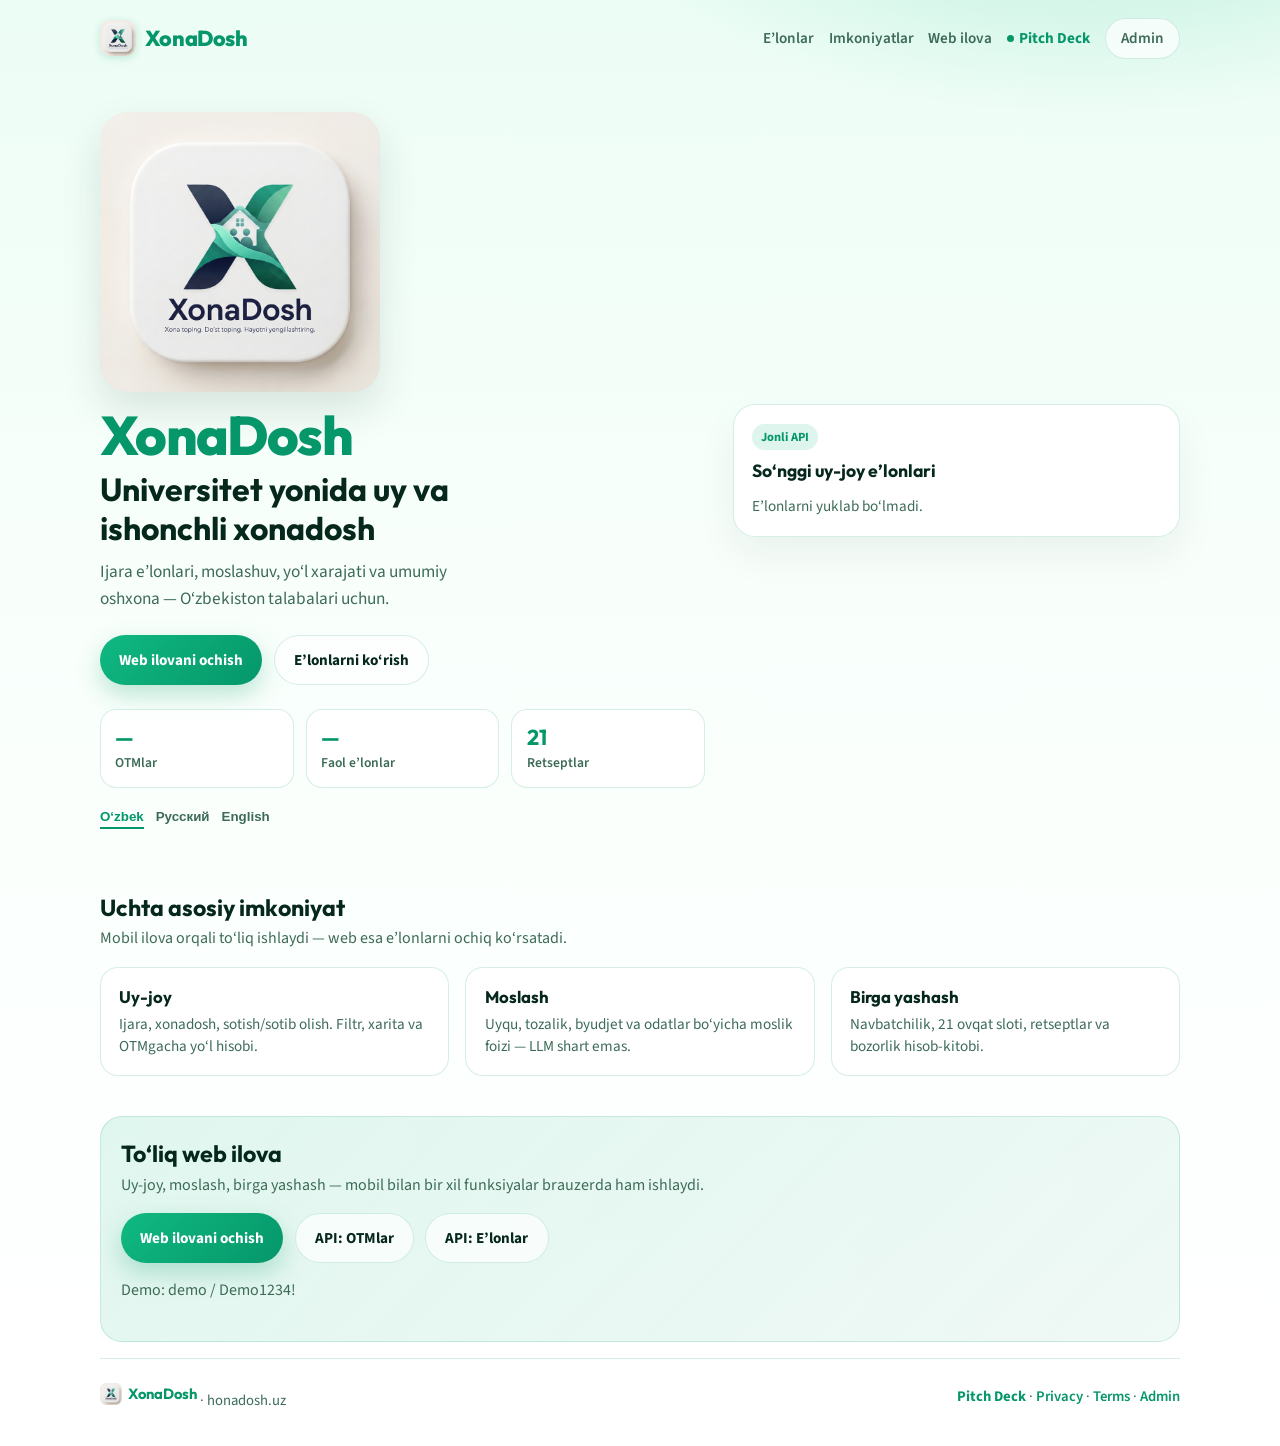
==== backend/index.html @ 7d8d8869 "Initial commit: XonaDosh Flutter app and backend" ====
<!DOCTYPE html>
<html lang="uz">
<head>
<meta charset="UTF-8">
<meta name="viewport" content="width=device-width, initial-scale=1.0">
<title>XonaDosh — Talabalar uchun uy va xonadosh</title>
<meta name="description" content="Talabalar uchun uy-joy e'lonlari, xonadosh moslash va birga yashash. O‘zbekiston.">
<meta property="og:title" content="XonaDosh">
<meta property="og:description" content="Universitet yonida uy va ishonchli xonadosh">
<meta property="og:url" content="https://honadosh.uz/">
<meta property="og:image" content="https://honadosh.uz/assets/brand/xonadosh_logo_ui.png">
<link rel="icon" type="image/png" href="/assets/brand/xonadosh_icon.png">
<link rel="apple-touch-icon" href="/assets/brand/xonadosh_icon.png">
<link rel="preconnect" href="https://fonts.googleapis.com">
<link rel="preconnect" href="https://fonts.gstatic.com" crossorigin>
<link href="https://fonts.googleapis.com/css2?family=Outfit:wght@600;700;800&family=Source+Sans+3:wght@400;600;700&display=swap" rel="stylesheet">
<style>
:root {
  --emerald: #059669;
  --emerald-2: #10b981;
  --ink: #06281c;
  --muted: #3d6b58;
  --card: #ffffff;
  --line: rgba(5,150,105,.16);
}
* { box-sizing: border-box; }
html { scroll-behavior: smooth; }
body {
  margin: 0;
  font-family: 'Source Sans 3', system-ui, sans-serif;
  color: var(--ink);
  background:
    radial-gradient(900px 420px at 85% -8%, rgba(16,185,129,.22), transparent 55%),
    linear-gradient(180deg, #ecfdf5 0%, #f8fffb 38%, #ffffff 100%);
  min-height: 100vh;
}
a { color: var(--emerald); }
.wrap { width: min(1080px, calc(100% - 2rem)); margin: 0 auto; }
.nav {
  display: flex; align-items: center; justify-content: space-between;
  padding: 1.1rem 0; gap: 1rem;
}
.logo {
  display: inline-flex; align-items: center; gap: .55rem;
  font-family: Outfit, sans-serif; font-weight: 800; font-size: 1.35rem;
  color: var(--emerald); text-decoration: none; letter-spacing: -0.02em;
}
.logo img {
  width: 36px; height: 36px; border-radius: 10px; object-fit: cover;
  box-shadow: 0 2px 8px rgba(5,150,105,.2);
}
.brand-hero {
  width: min(280px, 72vw); height: auto; aspect-ratio: 1;
  border-radius: 28px; object-fit: cover; display: block;
  margin: 0 0 1rem; box-shadow: 0 18px 40px rgba(6,40,28,.12);
  background: #fff;
}
.brand-mark {
  font-family: Outfit, sans-serif; font-weight: 800;
  font-size: clamp(2.2rem, 6vw, 3.4rem); letter-spacing: -.03em;
  color: var(--emerald); margin: 0 0 .5rem; line-height: 1;
}
.nav-links { display: flex; gap: .9rem; flex-wrap: wrap; align-items: center; }
.nav-links a { text-decoration: none; color: var(--muted); font-weight: 600; font-size: .95rem; }
.btn {
  display: inline-flex; align-items: center; justify-content: center;
  padding: .8rem 1.2rem; border-radius: 999px; font-weight: 700;
  text-decoration: none; border: 0; cursor: pointer; font-size: .95rem;
  transition: transform .15s ease, box-shadow .15s ease;
}
.btn:hover { transform: translateY(-1px); }
.btn-primary {
  background: linear-gradient(135deg, var(--emerald-2), var(--emerald));
  color: #fff; box-shadow: 0 10px 24px rgba(5,150,105,.25);
}
.btn-ghost {
  background: rgba(255,255,255,.7); color: var(--ink);
  border: 1px solid var(--line);
}
.hero { padding: 2.2rem 0 2.5rem; }
.hero-grid {
  display: grid; gap: 1.75rem;
  grid-template-columns: 1.15fr .85fr; align-items: center;
}
@media (max-width: 820px) { .hero-grid { grid-template-columns: 1fr; } }

h1 {
  font-family: Outfit, sans-serif; font-size: clamp(1.45rem, 3.4vw, 2rem);
  font-weight: 700; margin: 0 0 .75rem; line-height: 1.2; max-width: 18ch;
}
.lead { color: var(--muted); font-size: 1.08rem; line-height: 1.55; max-width: 42ch; margin: 0 0 1.4rem; }
.cta { display: flex; flex-wrap: wrap; gap: .7rem; }
.stats {
  display: grid; grid-template-columns: repeat(3, 1fr); gap: .75rem; margin-top: 1.5rem;
}
.stat {
  background: rgba(255,255,255,.72); border: 1px solid var(--line);
  border-radius: 16px; padding: .85rem .9rem;
}
.stat b { display: block; font-family: Outfit, sans-serif; font-size: 1.35rem; color: var(--emerald); }
.stat span { color: var(--muted); font-size: .85rem; font-weight: 600; }
.panel {
  background: var(--card); border: 1px solid var(--line); border-radius: 22px;
  padding: 1.15rem; box-shadow: 0 18px 40px rgba(6,40,28,.06);
}
.panel h2 { margin: 0 0 .85rem; font-family: Outfit, sans-serif; font-size: 1.1rem; }
.listing {
  display: grid; gap: .55rem; padding: .85rem 0;
  border-top: 1px solid var(--line);
}
.listing:first-of-type { border-top: 0; padding-top: 0; }
.listing .title { font-weight: 700; margin: 0; font-size: 1rem; }
.listing .meta { color: var(--muted); font-size: .88rem; margin: 0; }
.listing .price { color: var(--emerald); font-weight: 800; margin: 0; }
.empty, .err { color: var(--muted); font-size: .95rem; margin: 0; }
section.block { padding: 1.5rem 0 2.5rem; }
section.block h2 {
  font-family: Outfit, sans-serif; font-size: 1.45rem; margin: 0 0 .35rem;
}
.sub { color: var(--muted); margin: 0 0 1.1rem; }
.cards { display: grid; grid-template-columns: repeat(3, 1fr); gap: 1rem; }
@media (max-width: 820px) { .cards { grid-template-columns: 1fr; } .stats { grid-template-columns: 1fr; } }
.card {
  background: rgba(255,255,255,.85); border: 1px solid var(--line);
  border-radius: 18px; padding: 1.1rem 1.15rem;
}
.card h3 { margin: 0 0 .4rem; font-family: Outfit, sans-serif; font-size: 1.05rem; }
.card p { margin: 0; color: var(--muted); line-height: 1.45; font-size: .95rem; }
#download {
  background: linear-gradient(135deg, rgba(16,185,129,.12), rgba(5,150,105,.06));
  border: 1px solid var(--line); border-radius: 22px; padding: 1.4rem 1.25rem;
}
.langs { display: flex; gap: .75rem; margin-top: 1.1rem; flex-wrap: wrap; }
.langs button {
  border: 0; background: transparent; color: var(--muted); font-weight: 700;
  cursor: pointer; padding: .2rem 0; border-bottom: 2px solid transparent;
}
.langs button.active { color: var(--emerald); border-bottom-color: var(--emerald); }
footer {
  padding: 1.5rem 0 2.2rem; color: var(--muted); font-size: .92rem;
  border-top: 1px solid var(--line); margin-top: 1rem;
}
footer a { text-decoration: none; font-weight: 600; }
.pill {
  display: inline-block; background: rgba(16,185,129,.14); color: var(--emerald);
  font-weight: 700; font-size: .78rem; padding: .25rem .55rem; border-radius: 999px;
  margin-bottom: .55rem;
}
</style>
</head>
<body>
<div class="wrap">
  <nav class="nav">
    <a class="logo" href="/"><img src="/assets/brand/xonadosh_icon.png" width="36" height="36" alt=""> XonaDosh</a>
    <div class="nav-links">
      <a href="#listings" data-i18n="navListings">E’lonlar</a>
      <a href="#features" data-i18n="navFeatures">Imkoniyatlar</a>
      <a href="/app/" data-i18n="navApp">Web ilova</a>
      <a href="/pitch/" style="color:var(--emerald); font-weight:700; display:inline-flex; align-items:center; gap:.35rem;"><span style="width:7px; height:7px; border-radius:50%; background:var(--emerald); display:inline-block;"></span>Pitch Deck</a>
      <a class="btn btn-ghost" href="/admin/" style="padding:.55rem .95rem">Admin</a>
    </div>
  </nav>

  <header class="hero">
    <div class="hero-grid">
      <div>
        <img class="brand-hero" src="/assets/brand/xonadosh_logo_ui.png" width="280" height="280" alt="XonaDosh">
        <p class="brand-mark">XonaDosh</p>
        <h1 id="headline">Universitet yonida uy va ishonchli xonadosh</h1>
        <p class="lead" id="lead">Ijara e’lonlari, moslashuv, yo‘l xarajati va umumiy oshxona — O‘zbekiston talabalari uchun.</p>
        <div class="cta">
          <a class="btn btn-primary" href="/app/" id="ctaMain">Web ilovani ochish</a>
          <a class="btn btn-ghost" href="#listings" id="ctaListings">E’lonlarni ko‘rish</a>
        </div>
        <div class="stats">
          <div class="stat"><b id="statUnis">—</b><span data-i18n="statUnis">OTMlar</span></div>
          <div class="stat"><b id="statListings">—</b><span data-i18n="statListings">Faol e’lonlar</span></div>
          <div class="stat"><b id="statRecipes">21</b><span data-i18n="statRecipes">Retseptlar</span></div>
        </div>
        <div class="langs" role="tablist">
          <button type="button" class="active" data-lang="uz">O‘zbek</button>
          <button type="button" data-lang="ru">Русский</button>
          <button type="button" data-lang="en">English</button>
        </div>
      </div>
      <aside class="panel" id="listings">
        <span class="pill" data-i18n="livePill">Jonli API</span>
        <h2 data-i18n="liveTitle">So‘nggi uy-joy e’lonlari</h2>
        <div id="listingsBox"><p class="empty" data-i18n="loading">Yuklanmoqda…</p></div>
      </aside>
    </div>
  </header>

  <section class="block" id="features">
    <h2 data-i18n="featTitle">Uchta asosiy imkoniyat</h2>
    <p class="sub" data-i18n="featSub">Mobil ilova orqali to‘liq ishlaydi — web esa e’lonlarni ochiq ko‘rsatadi.</p>
    <div class="cards">
      <article class="card">
        <h3 data-i18n="feat1t">Uy-joy</h3>
        <p data-i18n="feat1d">Ijara, xonadosh, sotish/sotib olish. Filtr, xarita va OTMgacha yo‘l hisobi.</p>
      </article>
      <article class="card">
        <h3 data-i18n="feat2t">Moslash</h3>
        <p data-i18n="feat2d">Uyqu, tozalik, byudjet va odatlar bo‘yicha moslik foizi — LLM shart emas.</p>
      </article>
      <article class="card">
        <h3 data-i18n="feat3t">Birga yashash</h3>
        <p data-i18n="feat3d">Navbatchilik, 21 ovqat sloti, retseptlar va bozorlik hisob-kitobi.</p>
      </article>
    </div>
  </section>

  <section class="block" id="download">
    <h2 data-i18n="dlTitle">To‘liq web ilova</h2>
    <p class="sub" id="dlLead">Uy-joy, moslash, birga yashash — mobil bilan bir xil funksiyalar brauzerda ham ishlaydi.</p>
    <div class="cta">
      <a class="btn btn-primary" href="/app/" data-i18n="dlBeta">Web ilovani ochish</a>
      <a class="btn btn-ghost" href="/api/xonadosh_universities_get.php" target="_blank" rel="noopener">API: OTMlar</a>
      <a class="btn btn-ghost" href="/api/xonadosh_listings_get.php" target="_blank" rel="noopener">API: E’lonlar</a>
    </div>
    <p class="sub" style="margin-top:1rem" data-i18n="dlDemo">Demo: <b>demo</b> / <b>Demo1234!</b></p>
  </section>

  <footer>
    <div style="display:flex;flex-wrap:wrap;gap:1rem;justify-content:space-between;align-items:center">
      <div>
        <strong style="color:var(--emerald);font-family:Outfit,sans-serif;display:inline-flex;align-items:center;gap:.4rem">
          <img src="/assets/brand/xonadosh_icon.png" width="22" height="22" alt="" style="border-radius:6px;object-fit:cover">
          XonaDosh
        </strong>
        · honadosh.uz
      </div>
      <div>
        <a href="/pitch/" style="color:var(--emerald); font-weight:700;">Pitch Deck</a> ·
        <a href="/privacy/">Privacy</a> ·
        <a href="/terms/">Terms</a> ·
        <a href="/admin/">Admin</a>
      </div>
    </div>
  </footer>
</div>

<script>
const API = '/api';
const copy = {
  uz: {
    headline: 'Universitet yonida uy va ishonchli xonadosh',
    lead: 'Ijara e’lonlari, moslashuv, yo‘l xarajati va umumiy oshxona — O‘zbekiston talabalari uchun.',
    cta: 'Web ilovani ochish',
    ctaListings: 'E’lonlarni ko‘rish',
    navListings: 'E’lonlar', navFeatures: 'Imkoniyatlar', navApp: 'Web ilova',
    statUnis: 'OTMlar', statListings: 'Faol e’lonlar', statRecipes: 'Retseptlar',
    livePill: 'Jonli API', liveTitle: 'So‘nggi uy-joy e’lonlari', loading: 'Yuklanmoqda…',
    empty: 'Hozircha e’lon yo‘q.', err: 'E’lonlarni yuklab bo‘lmadi.',
    featTitle: 'Uchta asosiy imkoniyat',
    featSub: 'Mobil ilova orqali to‘liq ishlaydi — web esa e’lonlarni ochiq ko‘rsatadi.',
    feat1t: 'Uy-joy', feat1d: 'Ijara, xonadosh, sotish/sotib olish. Filtr, xarita va OTMgacha yo‘l hisobi.',
    feat2t: 'Moslash', feat2d: 'Uyqu, tozalik, byudjet va odatlar bo‘yicha moslik foizi — LLM shart emas.',
    feat3t: 'Birga yashash', feat3d: 'Navbatchilik, 21 ovqat sloti, retseptlar va bozorlik hisob-kitobi.',
    dlTitle: 'To‘liq web ilova',
    dlLead: 'Uy-joy, moslash, birga yashash — mobil bilan bir xil funksiyalar brauzerda ham ishlaydi.',
    dlBeta: 'Web ilovani ochish',
    dlDemo: 'Demo: demo / Demo1234!'
  },
  ru: {
    headline: 'Жильё рядом с вузом и надёжный сосед',
    lead: 'Аренда, совместимость, дорога до университета и общая кухня — для студентов Узбекистана.',
    cta: 'Открыть веб-приложение',
    ctaListings: 'Смотреть объявления',
    navListings: 'Объявления', navFeatures: 'Возможности', navApp: 'Веб-приложение',
    statUnis: 'ВУЗы', statListings: 'Активные объявления', statRecipes: 'Рецепты',
    livePill: 'Живой API', liveTitle: 'Последние объявления', loading: 'Загрузка…',
    empty: 'Пока нет объявлений.', err: 'Не удалось загрузить объявления.',
    featTitle: 'Три главные возможности',
    featSub: 'Полный функционал в приложении — сайт показывает открытые объявления.',
    feat1t: 'Жильё', feat1d: 'Аренда, сосед, купля/продажа. Фильтры, карта и дорога до вуза.',
    feat2t: 'Совместимость', feat2d: 'Сон, чистота, бюджет и привычки — процент совпадения без LLM.',
    feat3t: 'Совместная жизнь', feat3d: 'Дежурства, 21 слот еды, рецепты и список покупок.',
    dlTitle: 'Полное веб-приложение',
    dlLead: 'Жильё, совместимость и совместная жизнь — те же функции, что в мобильном приложении.',
    dlBeta: 'Открыть веб-приложение',
    dlDemo: 'Демо: demo / Demo1234!'
  },
  en: {
    headline: 'Housing near campus and a trusted roommate',
    lead: 'Listings, roommate matching, commute costs, and shared kitchen tools for students in Uzbekistan.',
    cta: 'Open web app',
    ctaListings: 'Browse listings',
    navListings: 'Listings', navFeatures: 'Features', navApp: 'Web app',
    statUnis: 'Universities', statListings: 'Active listings', statRecipes: 'Recipes',
    livePill: 'Live API', liveTitle: 'Latest housing listings', loading: 'Loading…',
    empty: 'No listings yet.', err: 'Could not load listings.',
    featTitle: 'Three core pillars',
    featSub: 'Full product in the mobile app — the site shows public listings.',
    feat1t: 'Housing', feat1d: 'Rent, roommate, buy/sell. Filters, map, and commute to campus.',
    feat2t: 'Matching', feat2d: 'Sleep, cleanliness, budget and habits — compatibility % without an LLM.',
    feat3t: 'Coliving', feat3d: 'Chore roster, 21 meal slots, recipes, and grocery estimates.',
    dlTitle: 'Full web app',
    dlLead: 'Housing, matching, and coliving — the same features as the mobile app, in the browser.',
    dlBeta: 'Open web app',
    dlDemo: 'Demo: demo / Demo1234!'
  }
};

let lang = 'uz';
function applyLang(code) {
  lang = code;
  const t = copy[code];
  document.getElementById('headline').textContent = t.headline;
  document.getElementById('lead').textContent = t.lead;
  document.getElementById('ctaMain').textContent = t.cta;
  document.getElementById('ctaListings').textContent = t.ctaListings;
  document.getElementById('dlLead').textContent = t.dlLead;
  document.querySelectorAll('[data-i18n]').forEach(el => {
    const key = el.getAttribute('data-i18n');
    if (t[key]) el.textContent = t[key];
  });
  document.querySelectorAll('.langs button').forEach(b => {
    b.classList.toggle('active', b.dataset.lang === code);
  });
  document.documentElement.lang = code;
}

document.querySelectorAll('.langs button').forEach(btn => {
  btn.addEventListener('click', () => applyLang(btn.dataset.lang));
});

function money(n) {
  try { return new Intl.NumberFormat('uz-UZ').format(Math.round(Number(n) || 0)); }
  catch { return String(n); }
}

async function loadPublic() {
  const box = document.getElementById('listingsBox');
  try {
    const [uRes, lRes] = await Promise.all([
      fetch(API + '/xonadosh_universities_get.php').then(r => r.json()),
      fetch(API + '/xonadosh_listings_get.php?limit=6').then(r => r.json()),
    ]);
    if (uRes && uRes.ok) {
      document.getElementById('statUnis').textContent = uRes.count ?? (uRes.universities || []).length;
    }
    if (lRes && lRes.ok) {
      const list = lRes.listings || [];
      document.getElementById('statListings').textContent = lRes.count ?? list.length;
      if (!list.length) {
        box.innerHTML = '<p class="empty">' + copy[lang].empty + '</p>';
        return;
      }
      box.innerHTML = list.map(item => {
        const title = (item.title || 'E’lon').replace(/</g, '&lt;');
        const city = (item.city || '') + (item.district ? ', ' + item.district : '');
        const price = money(item.price) + ' ' + (item.currency || 'UZS');
        const type = item.type || '';
        return '<article class="listing">' +
          '<p class="title">' + title + '</p>' +
          '<p class="meta">' + city.replace(/</g, '&lt;') + (type ? ' · ' + type : '') + '</p>' +
          '<p class="price">' + price + '</p>' +
          '</article>';
      }).join('');
    } else {
      box.innerHTML = '<p class="err">' + copy[lang].err + '</p>';
    }
  } catch (e) {
    box.innerHTML = '<p class="err">' + copy[lang].err + '</p>';
  }
}

applyLang('uz');
loadPublic();
</script>
</body>
</html>
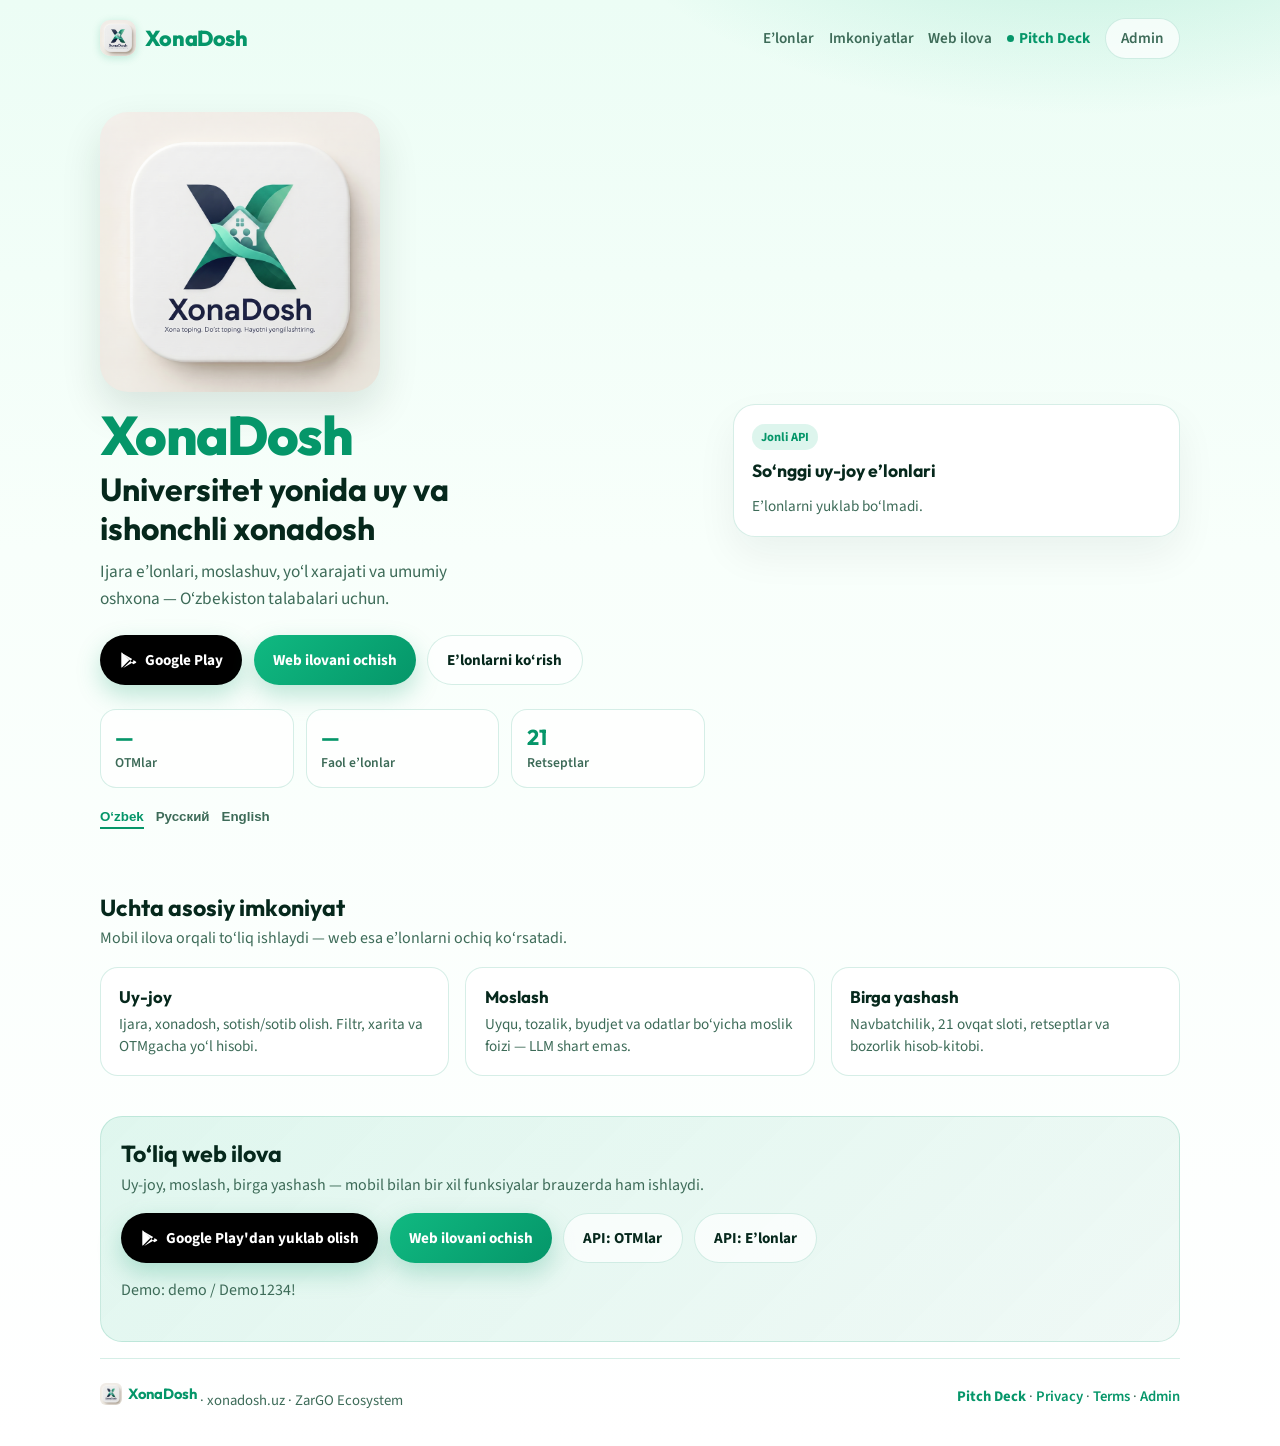
==== commit 084a0d4a: "feat(release): set dedicated applicationId uz.zargo.xonadosh (version 1.0.4+11) and update backend/a" ====
--- a/backend/index.html
+++ b/backend/index.html
@@ -4,13 +4,87 @@
 <meta charset="UTF-8">
 <meta name="viewport" content="width=device-width, initial-scale=1.0">
 <title>XonaDosh — Talabalar uchun uy va xonadosh</title>
-<meta name="description" content="Talabalar uchun uy-joy e'lonlari, xonadosh moslash va birga yashash. O‘zbekiston.">
-<meta property="og:title" content="XonaDosh">
-<meta property="og:description" content="Universitet yonida uy va ishonchli xonadosh">
-<meta property="og:url" content="https://honadosh.uz/">
-<meta property="og:image" content="https://honadosh.uz/assets/brand/xonadosh_logo_ui.png">
+<meta name="description" content="Talabalar va yoshlar uchun ijara kvartira, arzon xona va xonadosh topish ilovasi. Toshkent va butun O'zbekiston.">
+<meta name="keywords" content="xonadosh, xonadosh uz, ijara kvartira toshkent, sheriklikka uy, talabalar uyi, arzon xona, xonadosh qidirish, talabalar yotoqxonasi, kvartira sherik">
+<meta name="author" content="ZarGO Ecosystem / XonaDosh">
+<meta name="robots" content="index, follow, max-snippet:-1, max-image-preview:large, max-video-preview:-1">
+<link rel="canonical" href="https://xonadosh.uz/">
+<meta property="og:title" content="XonaDosh — Talabalar uchun uy va xonadosh">
+<meta property="og:description" content="Universitet yonida uy va ishonchli xonadosh. Google Play'dan yuklab oling!">
+<meta property="og:url" content="https://xonadosh.uz/">
+<meta property="og:image" content="https://xonadosh.uz/assets/brand/xonadosh_logo_ui.png">
 <link rel="icon" type="image/png" href="/assets/brand/xonadosh_icon.png">
 <link rel="apple-touch-icon" href="/assets/brand/xonadosh_icon.png">
+
+<!-- Schema.org JSON-LD for AI Search Engines & Google SEO -->
+<script type="application/ld+json">
+{
+  "@context": "https://schema.org",
+  "@graph": [
+    {
+      "@type": "SoftwareApplication",
+      "@id": "https://xonadosh.uz/#app",
+      "name": "XonaDosh",
+      "operatingSystem": "Android, iOS, Web",
+      "applicationCategory": "RealEstateApplication",
+      "offers": {
+        "@type": "Offer",
+        "price": "0",
+        "priceCurrency": "UZS"
+      },
+      "description": "Talabalar va yoshlar uchun ijara uy, xona va xonadosh topish platformasi.",
+      "url": "https://xonadosh.uz/",
+      "downloadUrl": "https://play.google.com/store/apps/details?id=uz.zargo.xonadosh",
+      "aggregateRating": {
+        "@type": "AggregateRating",
+        "ratingValue": "4.9",
+        "reviewCount": "1950"
+      }
+    },
+    {
+      "@type": "Organization",
+      "@id": "https://xonadosh.uz/#organization",
+      "name": "XonaDosh",
+      "url": "https://xonadosh.uz/",
+      "logo": "https://xonadosh.uz/assets/brand/xonadosh_logo_ui.png",
+      "sameAs": [
+        "https://play.google.com/store/apps/details?id=uz.zargo.xonadosh",
+        "https://hamyon-ai.uz"
+      ]
+    },
+    {
+      "@type": "FAQPage",
+      "@id": "https://xonadosh.uz/#faq",
+      "mainEntity": [
+        {
+          "@type": "Question",
+          "name": "XonaDosh ilovasi qanday ishlaydi?",
+          "acceptedAnswer": {
+            "@type": "Answer",
+            "text": "XonaDosh — bu talabalar va yoshlarga universitet yoki ish joyi yaqinidan mos ijara kvartira, bo'sh xona hamda turmush tarzi to'g'ri keladigan ishonchli xonadosh topishga yordam beruvchi platformadir."
+          }
+        },
+        {
+          "@type": "Question",
+          "name": "Xonadosh qanday mezonlar asosida tanlanadi?",
+          "acceptedAnswer": {
+            "@type": "Answer",
+            "text": "Platforma kun tartibi, uyqu rejimi, tozalik odatlari, byudjet va o'qish yo'nalishi bo'yicha maxsus algoritm orqali moslik foizini hisoblab chiqadi."
+          }
+        },
+        {
+          "@type": "Question",
+          "name": "E'lon joylashtirish pullikmi?",
+          "acceptedAnswer": {
+            "@type": "Answer",
+            "text": "Yo'q, talabalar va xonadon egalari uchun asosiy e'lon joylashtirish va mos nomzodlarni qidirish to'liq bepul."
+          }
+        }
+      ]
+    }
+  ]
+}
+</script>
 <link rel="preconnect" href="https://fonts.googleapis.com">
 <link rel="preconnect" href="https://fonts.gstatic.com" crossorigin>
 <link href="https://fonts.googleapis.com/css2?family=Outfit:wght@600;700;800&family=Source+Sans+3:wght@400;600;700&display=swap" rel="stylesheet">
@@ -169,6 +243,10 @@
         <h1 id="headline">Universitet yonida uy va ishonchli xonadosh</h1>
         <p class="lead" id="lead">Ijara e’lonlari, moslashuv, yo‘l xarajati va umumiy oshxona — O‘zbekiston talabalari uchun.</p>
         <div class="cta">
+          <a class="btn btn-primary" href="https://play.google.com/store/apps/details?id=uz.zargo.xonadosh" target="_blank" rel="noopener" style="background:#000; color:#fff; display:inline-flex; align-items:center; gap:.5rem;">
+            <svg viewBox="0 0 24 24" width="18" height="18" fill="currentColor"><path d="M3.609 1.814L13.793 12 3.61 22.186c-.337-.306-.546-.745-.546-1.24V3.054c0-.495.209-.934.545-1.24zm11.606 11.608l2.368 2.368-12.02 6.892 9.652-9.26zm2.368-2.844l-2.368 2.368-9.652-9.26 12.02 6.892zm1.488 1.488l3.197 1.833c.976.56.976 1.472 0 2.032l-3.197 1.833-2.128-2.128 2.128-2.128z"/></svg>
+            Google Play
+          </a>
           <a class="btn btn-primary" href="/app/" id="ctaMain">Web ilovani ochish</a>
           <a class="btn btn-ghost" href="#listings" id="ctaListings">E’lonlarni ko‘rish</a>
         </div>
@@ -214,6 +292,10 @@
     <h2 data-i18n="dlTitle">To‘liq web ilova</h2>
     <p class="sub" id="dlLead">Uy-joy, moslash, birga yashash — mobil bilan bir xil funksiyalar brauzerda ham ishlaydi.</p>
     <div class="cta">
+      <a class="btn btn-primary" href="https://play.google.com/store/apps/details?id=uz.zargo.xonadosh" target="_blank" rel="noopener" style="background:#000; color:#fff; display:inline-flex; align-items:center; gap:.5rem;">
+        <svg viewBox="0 0 24 24" width="18" height="18" fill="currentColor"><path d="M3.609 1.814L13.793 12 3.61 22.186c-.337-.306-.546-.745-.546-1.24V3.054c0-.495.209-.934.545-1.24zm11.606 11.608l2.368 2.368-12.02 6.892 9.652-9.26zm2.368-2.844l-2.368 2.368-9.652-9.26 12.02 6.892zm1.488 1.488l3.197 1.833c.976.56.976 1.472 0 2.032l-3.197 1.833-2.128-2.128 2.128-2.128z"/></svg>
+        Google Play'dan yuklab olish
+      </a>
       <a class="btn btn-primary" href="/app/" data-i18n="dlBeta">Web ilovani ochish</a>
       <a class="btn btn-ghost" href="/api/xonadosh_universities_get.php" target="_blank" rel="noopener">API: OTMlar</a>
       <a class="btn btn-ghost" href="/api/xonadosh_listings_get.php" target="_blank" rel="noopener">API: E’lonlar</a>
@@ -228,7 +310,7 @@
           <img src="/assets/brand/xonadosh_icon.png" width="22" height="22" alt="" style="border-radius:6px;object-fit:cover">
           XonaDosh
         </strong>
-        · honadosh.uz
+        · xonadosh.uz · ZarGO Ecosystem
       </div>
       <div>
         <a href="/pitch/" style="color:var(--emerald); font-weight:700;">Pitch Deck</a> ·
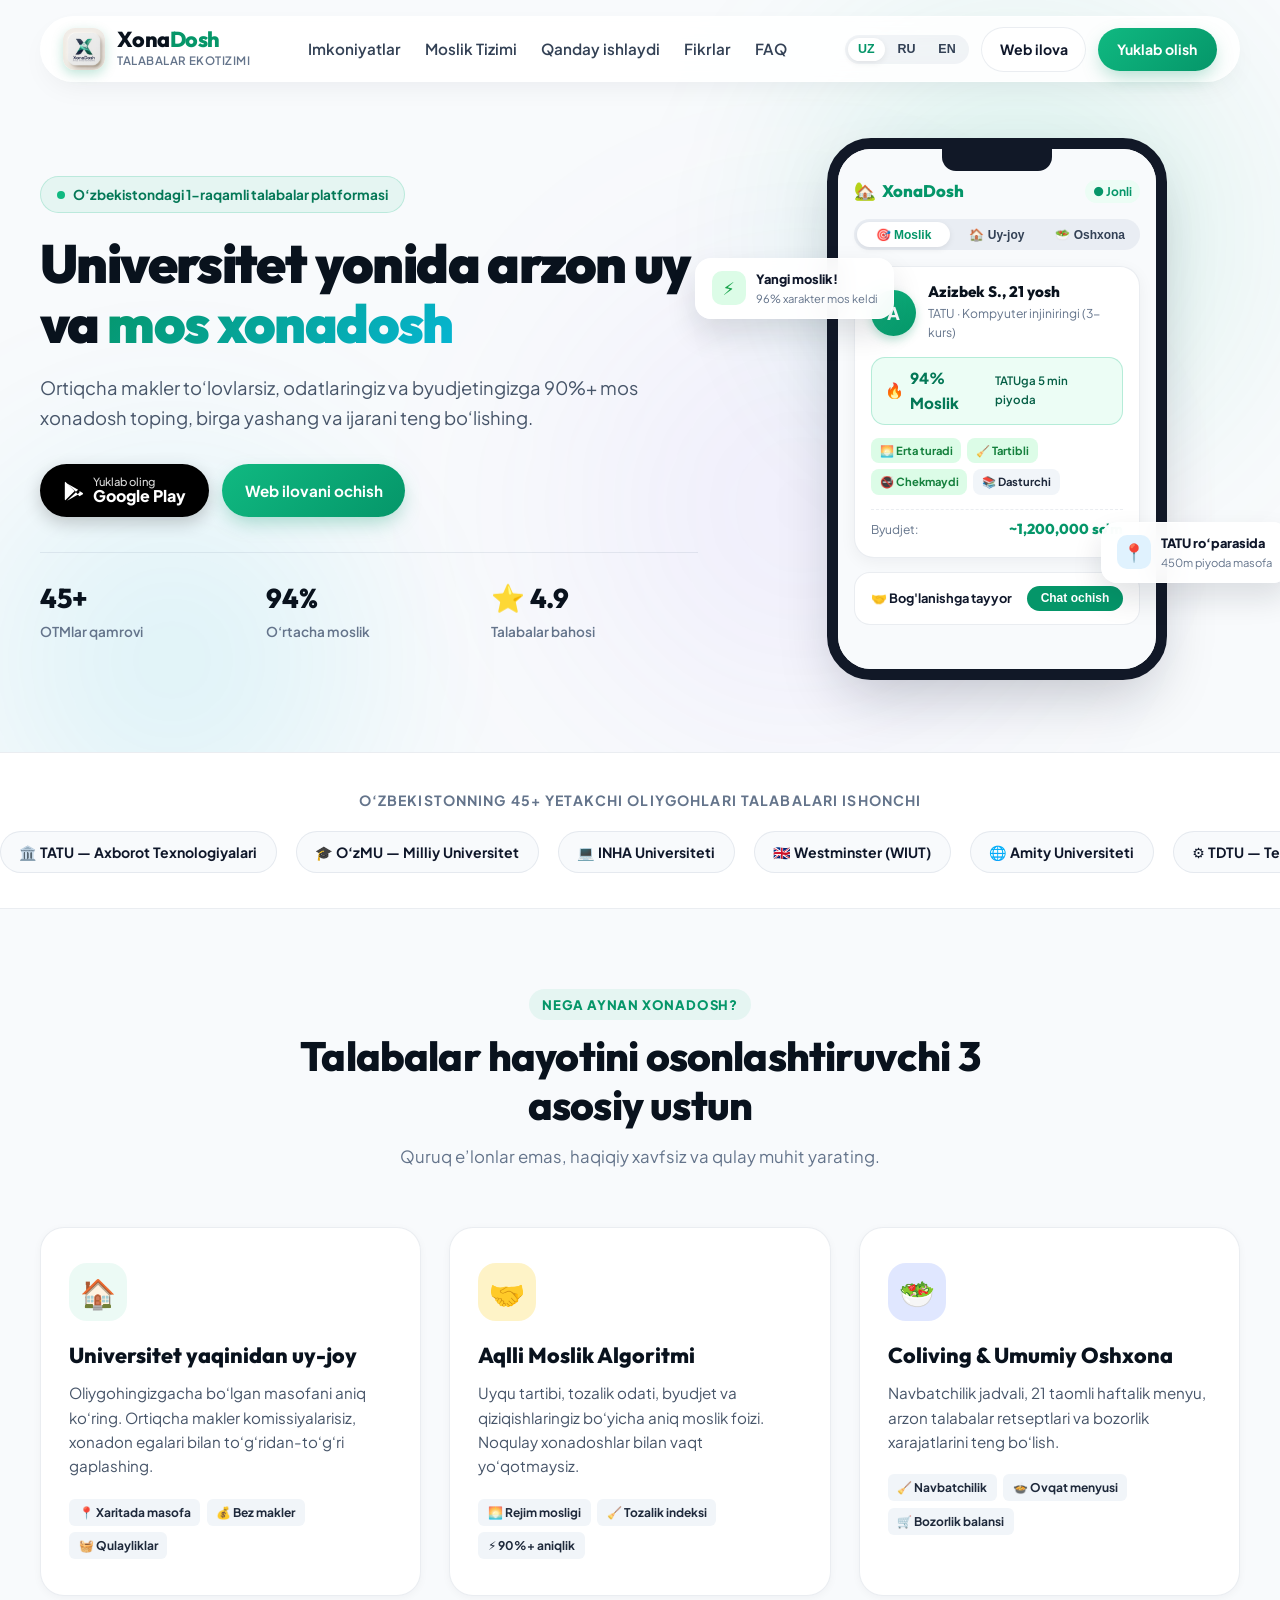
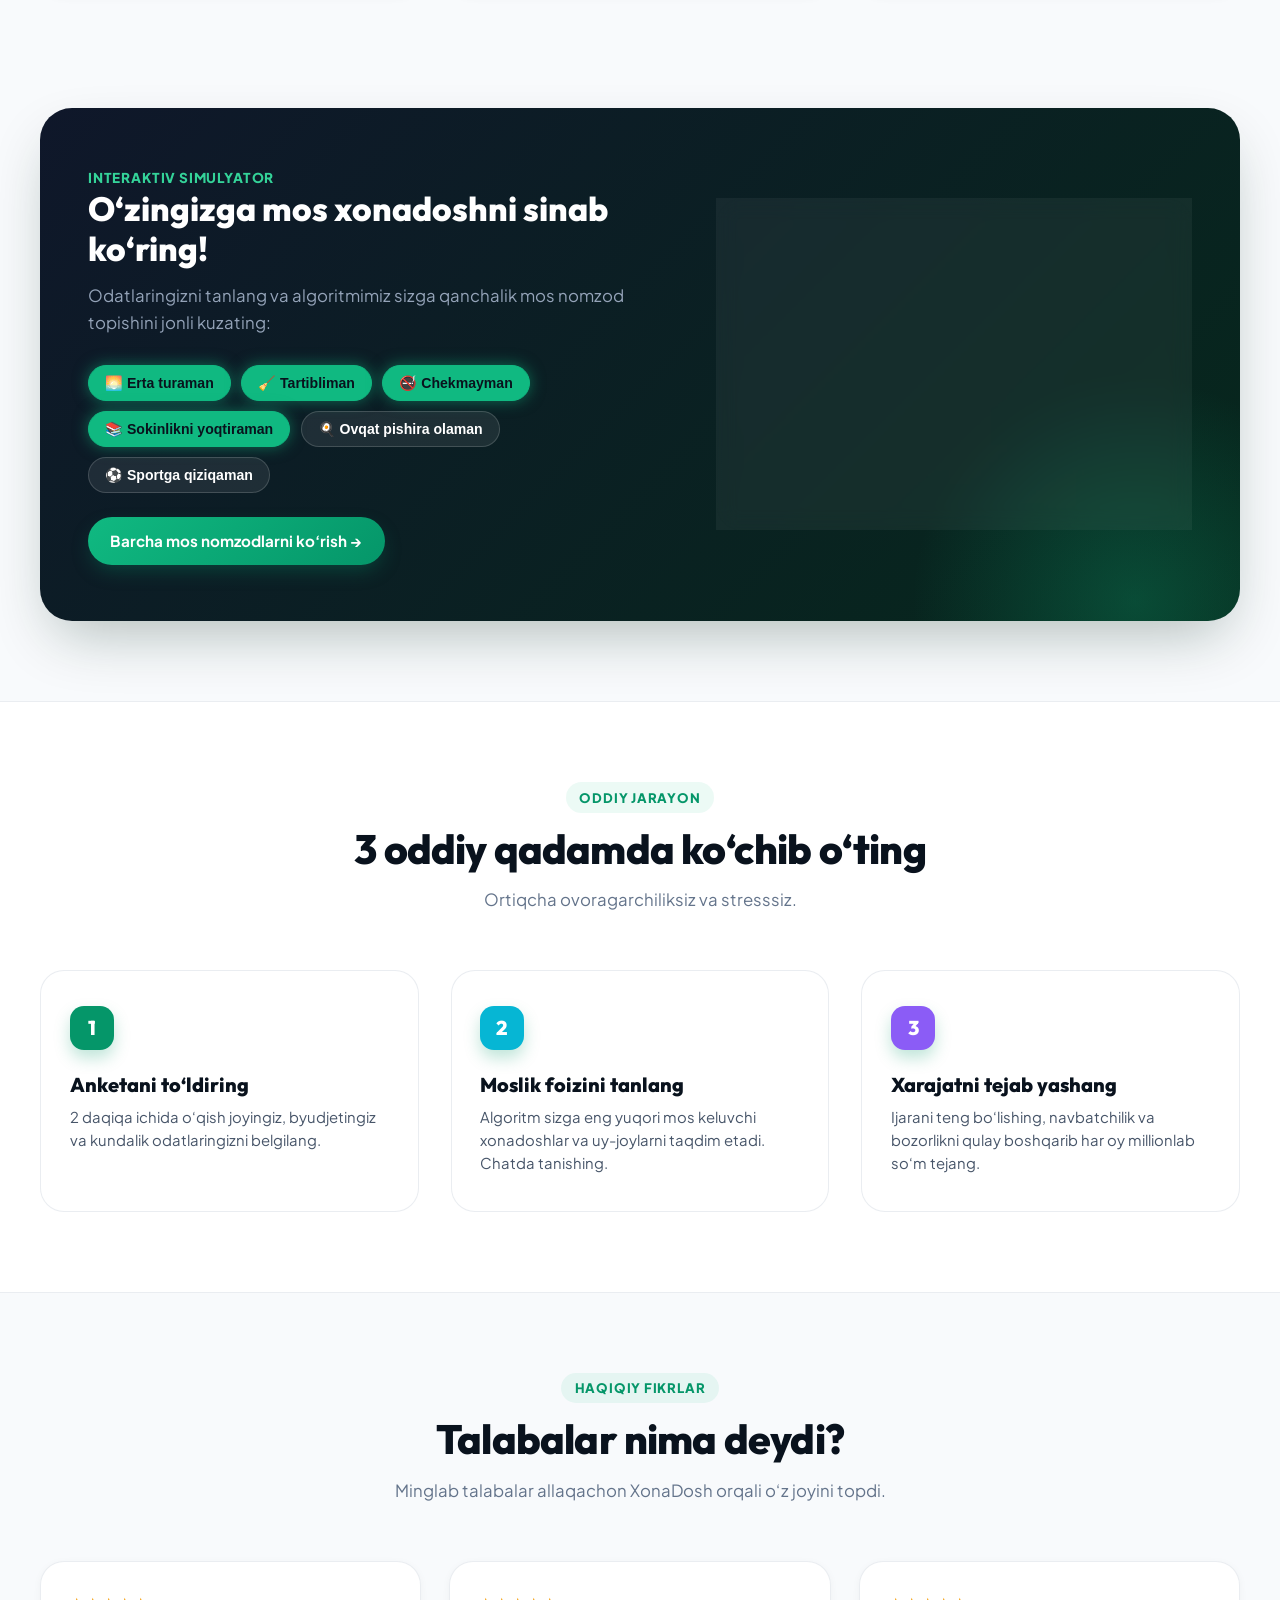
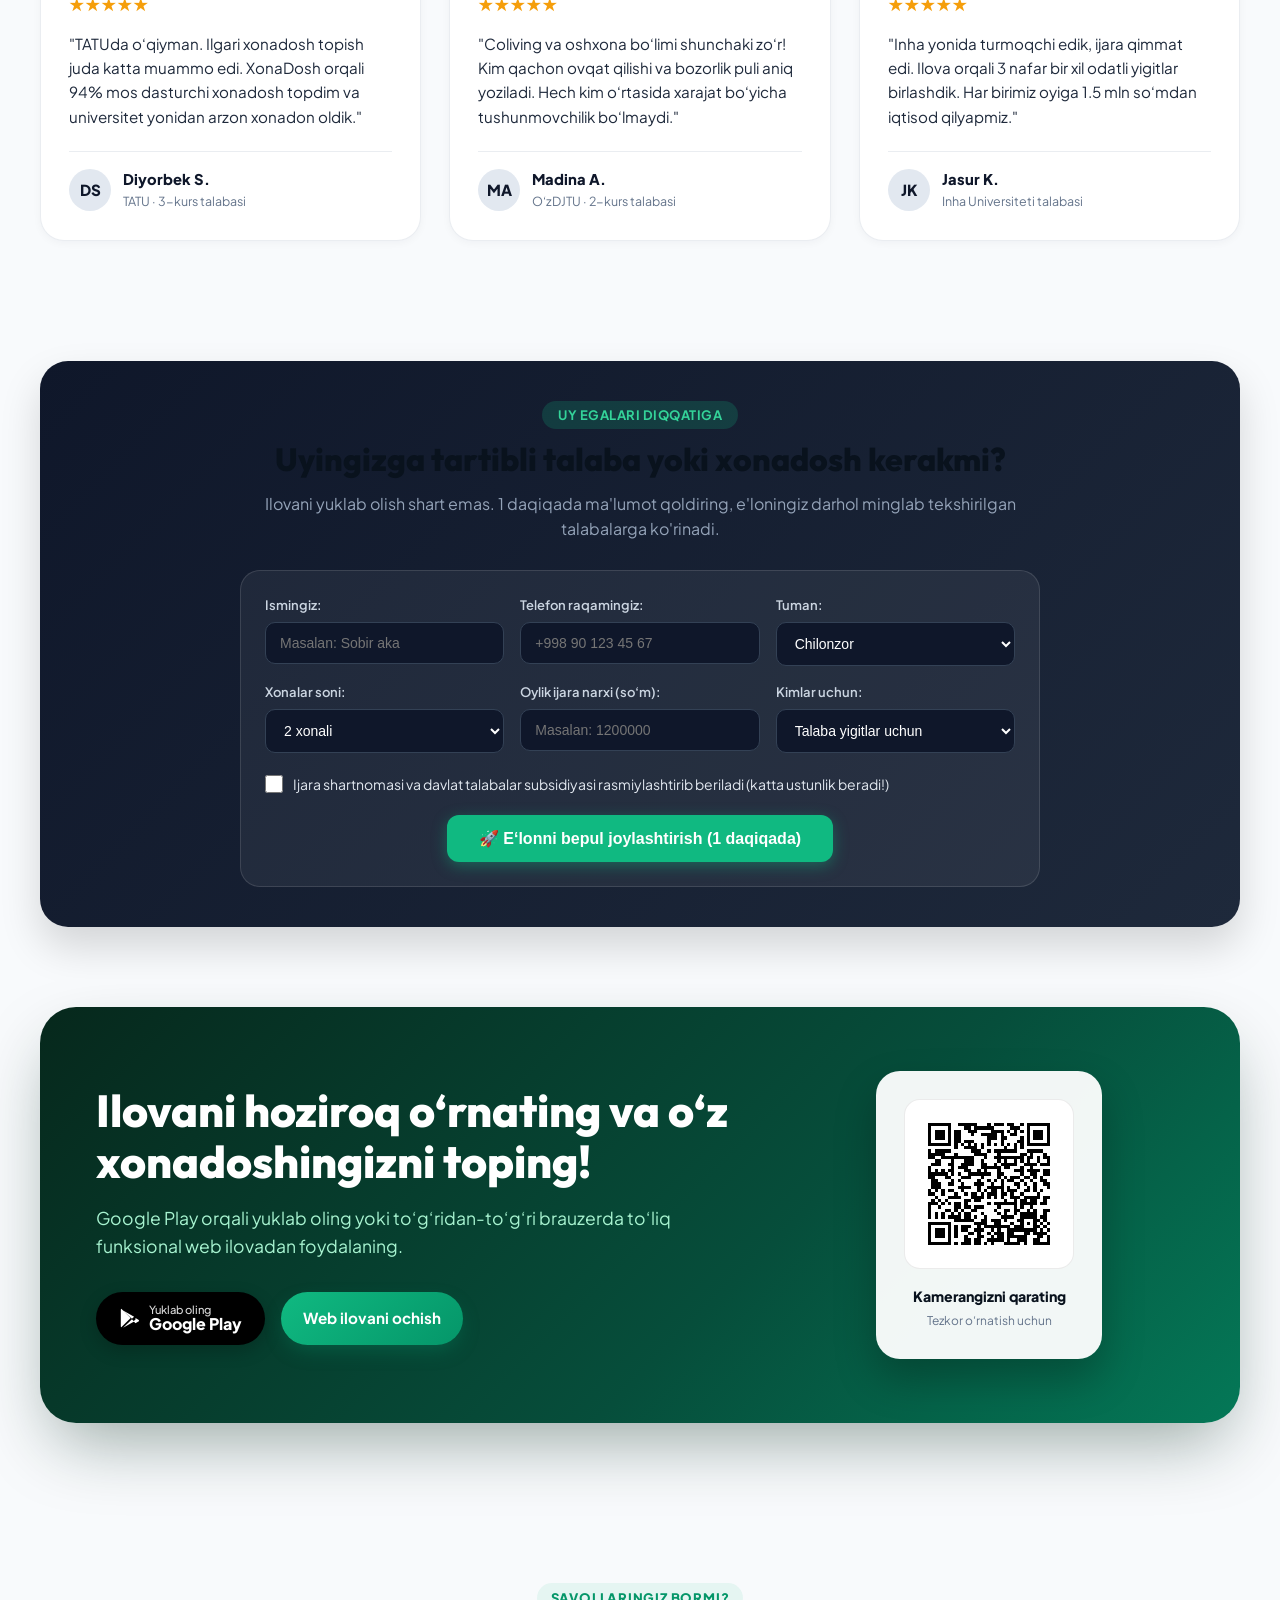
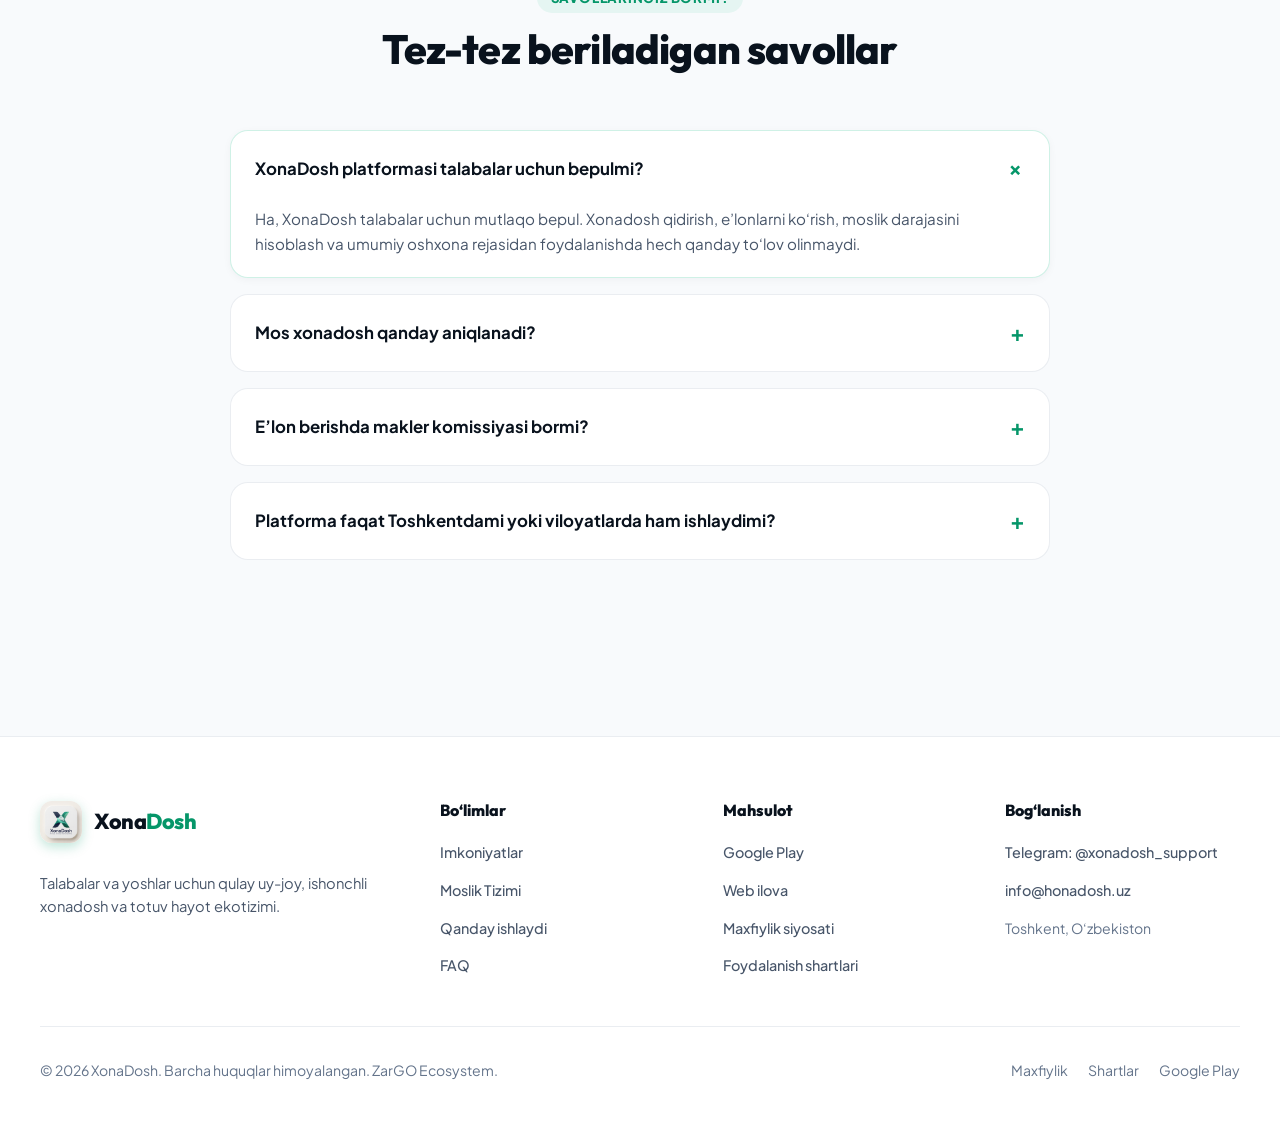
==== commit 2827fdaf: "feat(core): implement full strategic roadmap features across app, backend, and web - Anti-broker cro" ====
--- a/backend/index.html
+++ b/backend/index.html
@@ -3,18 +3,26 @@
 <head>
 <meta charset="UTF-8">
 <meta name="viewport" content="width=device-width, initial-scale=1.0">
-<title>XonaDosh — Talabalar uchun uy va xonadosh</title>
-<meta name="description" content="Talabalar va yoshlar uchun ijara kvartira, arzon xona va xonadosh topish ilovasi. Toshkent va butun O'zbekiston.">
-<meta name="keywords" content="xonadosh, xonadosh uz, ijara kvartira toshkent, sheriklikka uy, talabalar uyi, arzon xona, xonadosh qidirish, talabalar yotoqxonasi, kvartira sherik">
+<title>XonaDosh — Talabalar uchun qulay uy va ishonchli xonadosh</title>
+<meta name="description" content="O'zbekiston talabalari va yoshlari uchun ijara kvartira, arzon xona va turmush tarzi mos xonadosh topish ilovasi. Makler to'lovlarsiz, xavfsiz va qulay.">
+<meta name="keywords" content="xonadosh, xonadosh uz, ijara kvartira toshkent, sheriklikka uy, talabalar uyi, arzon xona, xonadosh qidirish, talabalar yotoqxonasi, kvartira sherik, tatu ijara, inha ijara">
 <meta name="author" content="ZarGO Ecosystem / XonaDosh">
 <meta name="robots" content="index, follow, max-snippet:-1, max-image-preview:large, max-video-preview:-1">
-<link rel="canonical" href="https://xonadosh.uz/">
-<meta property="og:title" content="XonaDosh — Talabalar uchun uy va xonadosh">
-<meta property="og:description" content="Universitet yonida uy va ishonchli xonadosh. Google Play'dan yuklab oling!">
-<meta property="og:url" content="https://xonadosh.uz/">
-<meta property="og:image" content="https://xonadosh.uz/assets/brand/xonadosh_logo_ui.png">
+<link rel="canonical" href="https://honadosh.uz/">
+<meta property="og:title" content="XonaDosh — Talabalar uchun qulay uy va ishonchli xonadosh">
+<meta property="og:description" content="Universitet yonida arzon uy va 90%+ mos xonadosh toping. Google Play'dan yuklab oling!">
+<meta property="og:url" content="https://honadosh.uz/">
+<meta property="og:image" content="https://honadosh.uz/assets/brand/xonadosh_logo_ui.png">
+<meta property="og:type" content="website">
 <link rel="icon" type="image/png" href="/assets/brand/xonadosh_icon.png">
 <link rel="apple-touch-icon" href="/assets/brand/xonadosh_icon.png">
+<script src="https://telegram.org/js/telegram-web-app.js"></script>
+<meta name="telegram:channel" content="@xonadosh_uz">
+
+<!-- Google Fonts: Plus Jakarta Sans & Outfit -->
+<link rel="preconnect" href="https://fonts.googleapis.com">
+<link rel="preconnect" href="https://fonts.gstatic.com" crossorigin>
+<link href="https://fonts.googleapis.com/css2?family=Outfit:wght@500;600;700;800;900&family=Plus+Jakarta+Sans:wght@400;500;600;700;800&display=swap" rel="stylesheet">
 
 <!-- Schema.org JSON-LD for AI Search Engines & Google SEO -->
 <script type="application/ld+json">
@@ -23,7 +31,7 @@
   "@graph": [
     {
       "@type": "SoftwareApplication",
-      "@id": "https://xonadosh.uz/#app",
+      "@id": "https://honadosh.uz/#app",
       "name": "XonaDosh",
       "operatingSystem": "Android, iOS, Web",
       "applicationCategory": "RealEstateApplication",
@@ -32,36 +40,35 @@
         "price": "0",
         "priceCurrency": "UZS"
       },
-      "description": "Talabalar va yoshlar uchun ijara uy, xona va xonadosh topish platformasi.",
-      "url": "https://xonadosh.uz/",
+      "description": "Talabalar va yoshlar uchun ijara uy, xona va mos xonadosh topish platformasi.",
+      "url": "https://honadosh.uz/",
       "downloadUrl": "https://play.google.com/store/apps/details?id=uz.zargo.xonadosh",
       "aggregateRating": {
         "@type": "AggregateRating",
         "ratingValue": "4.9",
-        "reviewCount": "1950"
+        "reviewCount": "2180"
       }
     },
     {
       "@type": "Organization",
-      "@id": "https://xonadosh.uz/#organization",
+      "@id": "https://honadosh.uz/#organization",
       "name": "XonaDosh",
-      "url": "https://xonadosh.uz/",
-      "logo": "https://xonadosh.uz/assets/brand/xonadosh_logo_ui.png",
+      "url": "https://honadosh.uz/",
+      "logo": "https://honadosh.uz/assets/brand/xonadosh_logo_ui.png",
       "sameAs": [
-        "https://play.google.com/store/apps/details?id=uz.zargo.xonadosh",
-        "https://hamyon-ai.uz"
+        "https://play.google.com/store/apps/details?id=uz.zargo.xonadosh"
       ]
     },
     {
       "@type": "FAQPage",
-      "@id": "https://xonadosh.uz/#faq",
+      "@id": "https://honadosh.uz/#faq",
       "mainEntity": [
         {
           "@type": "Question",
           "name": "XonaDosh ilovasi qanday ishlaydi?",
           "acceptedAnswer": {
             "@type": "Answer",
-            "text": "XonaDosh — bu talabalar va yoshlarga universitet yoki ish joyi yaqinidan mos ijara kvartira, bo'sh xona hamda turmush tarzi to'g'ri keladigan ishonchli xonadosh topishga yordam beruvchi platformadir."
+            "text": "XonaDosh talabalar va yoshlarga universitet yoki ish joyi yaqinidan mos ijara kvartira, bo'sh xona hamda turmush tarzi to'g'ri keladigan ishonchli xonadosh topishga yordam beradi."
           }
         },
         {
@@ -69,15 +76,15 @@
           "name": "Xonadosh qanday mezonlar asosida tanlanadi?",
           "acceptedAnswer": {
             "@type": "Answer",
-            "text": "Platforma kun tartibi, uyqu rejimi, tozalik odatlari, byudjet va o'qish yo'nalishi bo'yicha maxsus algoritm orqali moslik foizini hisoblab chiqadi."
+            "text": "Platforma kun tartibi, uyqu rejimi, tozalik odatlari, byudjet va o'qish yo'nalishi bo'yicha maxsus algoritm orqali moslik foizini hisoblab beradi."
           }
         },
         {
           "@type": "Question",
-          "name": "E'lon joylashtirish pullikmi?",
+          "name": "XonaDosh ilovasi bepulmi?",
           "acceptedAnswer": {
             "@type": "Answer",
-            "text": "Yo'q, talabalar va xonadon egalari uchun asosiy e'lon joylashtirish va mos nomzodlarni qidirish to'liq bepul."
+            "text": "Ha, barcha asosiy funksiyalar: xonadosh qidirish, e'lonlarni ko'rish va coliving vositalaridan foydalanish talabalar uchun to'liq bepul."
           }
         }
       ]
@@ -85,371 +92,2307 @@
   ]
 }
 </script>
-<link rel="preconnect" href="https://fonts.googleapis.com">
-<link rel="preconnect" href="https://fonts.gstatic.com" crossorigin>
-<link href="https://fonts.googleapis.com/css2?family=Outfit:wght@600;700;800&family=Source+Sans+3:wght@400;600;700&display=swap" rel="stylesheet">
+
 <style>
 :root {
-  --emerald: #059669;
-  --emerald-2: #10b981;
-  --ink: #06281c;
-  --muted: #3d6b58;
-  --card: #ffffff;
-  --line: rgba(5,150,105,.16);
-}
-* { box-sizing: border-box; }
-html { scroll-behavior: smooth; }
+  --primary: #059669;
+  --primary-light: #10b981;
+  --primary-dark: #047857;
+  --primary-glow: rgba(16, 185, 129, 0.28);
+  --primary-soft: rgba(16, 185, 129, 0.08);
+  --accent-cyan: #06b6d4;
+  --accent-purple: #8b5cf6;
+  --accent-amber: #f59e0b;
+  --ink-900: #09121d;
+  --ink-800: #0f172a;
+  --ink-700: #1e293b;
+  --ink-600: #334155;
+  --ink-500: #475569;
+  --ink-400: #64748b;
+  --ink-muted: #64748b;
+  --bg-page: #f8fafc;
+  --bg-card: #ffffff;
+  --line: rgba(148, 163, 184, 0.2);
+  --line-emerald: rgba(16, 185, 129, 0.2);
+  --shadow-sm: 0 2px 8px rgba(15, 23, 42, 0.04);
+  --shadow-md: 0 10px 25px -5px rgba(15, 23, 42, 0.06), 0 8px 10px -6px rgba(15, 23, 42, 0.03);
+  --shadow-lg: 0 20px 40px -10px rgba(5, 150, 105, 0.12), 0 1px 3px rgba(0, 0, 0, 0.05);
+  --shadow-glow: 0 0 40px rgba(16, 185, 129, 0.25);
+  --radius-sm: 10px;
+  --radius-md: 16px;
+  --radius-lg: 24px;
+  --radius-full: 9999px;
+}
+
+*, *::before, *::after {
+  box-sizing: border-box;
+  margin: 0;
+  padding: 0;
+}
+
+html {
+  scroll-behavior: smooth;
+  font-size: 16px;
+}
+
 body {
-  margin: 0;
-  font-family: 'Source Sans 3', system-ui, sans-serif;
-  color: var(--ink);
-  background:
-    radial-gradient(900px 420px at 85% -8%, rgba(16,185,129,.22), transparent 55%),
-    linear-gradient(180deg, #ecfdf5 0%, #f8fffb 38%, #ffffff 100%);
-  min-height: 100vh;
-}
-a { color: var(--emerald); }
-.wrap { width: min(1080px, calc(100% - 2rem)); margin: 0 auto; }
-.nav {
-  display: flex; align-items: center; justify-content: space-between;
-  padding: 1.1rem 0; gap: 1rem;
-}
-.logo {
-  display: inline-flex; align-items: center; gap: .55rem;
-  font-family: Outfit, sans-serif; font-weight: 800; font-size: 1.35rem;
-  color: var(--emerald); text-decoration: none; letter-spacing: -0.02em;
-}
-.logo img {
-  width: 36px; height: 36px; border-radius: 10px; object-fit: cover;
-  box-shadow: 0 2px 8px rgba(5,150,105,.2);
-}
-.brand-hero {
-  width: min(280px, 72vw); height: auto; aspect-ratio: 1;
-  border-radius: 28px; object-fit: cover; display: block;
-  margin: 0 0 1rem; box-shadow: 0 18px 40px rgba(6,40,28,.12);
-  background: #fff;
-}
-.brand-mark {
-  font-family: Outfit, sans-serif; font-weight: 800;
-  font-size: clamp(2.2rem, 6vw, 3.4rem); letter-spacing: -.03em;
-  color: var(--emerald); margin: 0 0 .5rem; line-height: 1;
-}
-.nav-links { display: flex; gap: .9rem; flex-wrap: wrap; align-items: center; }
-.nav-links a { text-decoration: none; color: var(--muted); font-weight: 600; font-size: .95rem; }
+  font-family: 'Plus Jakarta Sans', system-ui, -apple-system, sans-serif;
+  color: var(--ink-800);
+  background: var(--bg-page);
+  line-height: 1.6;
+  overflow-x: hidden;
+  -webkit-font-smoothing: antialiased;
+}
+
+/* Ambient Background Blobs */
+.ambient-glow {
+  position: fixed;
+  top: 0;
+  left: 0;
+  width: 100vw;
+  height: 100vh;
+  pointer-events: none;
+  z-index: 0;
+  overflow: hidden;
+}
+.glow-orb-1 {
+  position: absolute;
+  top: -10%;
+  right: -5%;
+  width: 650px;
+  height: 650px;
+  border-radius: 50%;
+  background: radial-gradient(circle, rgba(16, 185, 129, 0.15) 0%, rgba(16, 185, 129, 0) 70%);
+  filter: blur(60px);
+  animation: floatOrb 18s ease-in-out infinite alternate;
+}
+.glow-orb-2 {
+  position: absolute;
+  top: 40%;
+  left: -10%;
+  width: 600px;
+  height: 600px;
+  border-radius: 50%;
+  background: radial-gradient(circle, rgba(6, 182, 212, 0.12) 0%, rgba(6, 182, 212, 0) 70%);
+  filter: blur(70px);
+  animation: floatOrb 22s ease-in-out infinite alternate-reverse;
+}
+.glow-orb-3 {
+  position: absolute;
+  bottom: 5%;
+  right: 10%;
+  width: 700px;
+  height: 700px;
+  border-radius: 50%;
+  background: radial-gradient(circle, rgba(139, 92, 246, 0.09) 0%, rgba(139, 92, 246, 0) 70%);
+  filter: blur(80px);
+}
+
+@keyframes floatOrb {
+  0% { transform: translate(0, 0) scale(1); }
+  50% { transform: translate(40px, 30px) scale(1.08); }
+  100% { transform: translate(-30px, -40px) scale(0.95); }
+}
+
+.content-wrap {
+  position: relative;
+  z-index: 1;
+}
+
+.container {
+  width: min(1200px, calc(100% - 2.5rem));
+  margin: 0 auto;
+}
+
+/* Typography Helpers */
+h1, h2, h3, h4 {
+  font-family: 'Outfit', sans-serif;
+  font-weight: 800;
+  color: var(--ink-900);
+  line-height: 1.2;
+}
+
+/* Glassmorphism Header */
+.site-header {
+  position: sticky;
+  top: 1rem;
+  z-index: 100;
+  margin-bottom: 2rem;
+}
+.nav-shell {
+  background: rgba(255, 255, 255, 0.88);
+  backdrop-filter: blur(20px);
+  -webkit-backdrop-filter: blur(20px);
+  border: 1px solid rgba(255, 255, 255, 0.6);
+  box-shadow: 0 10px 30px -10px rgba(15, 23, 42, 0.08);
+  border-radius: var(--radius-full);
+  padding: 0.6rem 1.4rem;
+  display: flex;
+  align-items: center;
+  justify-content: space-between;
+  gap: 1.5rem;
+  transition: all 0.3s ease;
+}
+.brand-link {
+  display: inline-flex;
+  align-items: center;
+  gap: 0.75rem;
+  text-decoration: none;
+}
+.brand-icon {
+  width: 42px;
+  height: 42px;
+  border-radius: 12px;
+  object-fit: cover;
+  box-shadow: 0 4px 12px rgba(5, 150, 105, 0.25);
+  transition: transform 0.2s ease;
+}
+.brand-link:hover .brand-icon {
+  transform: rotate(-4deg) scale(1.05);
+}
+.brand-text {
+  display: flex;
+  flex-direction: column;
+}
+.brand-title {
+  font-family: 'Outfit', sans-serif;
+  font-weight: 800;
+  font-size: 1.35rem;
+  color: var(--ink-900);
+  letter-spacing: -0.02em;
+  line-height: 1.1;
+}
+.brand-title span {
+  color: var(--primary);
+}
+.brand-tag {
+  font-size: 0.72rem;
+  font-weight: 600;
+  color: var(--ink-muted);
+  text-transform: uppercase;
+  letter-spacing: 0.04em;
+}
+
+.nav-menu {
+  display: flex;
+  align-items: center;
+  gap: 1.5rem;
+  list-style: none;
+}
+.nav-menu a {
+  text-decoration: none;
+  color: var(--ink-600);
+  font-size: 0.95rem;
+  font-weight: 600;
+  transition: color 0.2s ease;
+  position: relative;
+}
+.nav-menu a:hover {
+  color: var(--primary);
+}
+.nav-menu a::after {
+  content: '';
+  position: absolute;
+  left: 0;
+  bottom: -4px;
+  width: 0%;
+  height: 2px;
+  background: var(--primary);
+  border-radius: 2px;
+  transition: width 0.2s ease;
+}
+.nav-menu a:hover::after {
+  width: 100%;
+}
+
+.nav-actions {
+  display: flex;
+  align-items: center;
+  gap: 0.75rem;
+}
+
+/* Lang Switcher */
+.lang-picker {
+  display: inline-flex;
+  background: rgba(148, 163, 184, 0.12);
+  border-radius: var(--radius-full);
+  padding: 3px;
+  gap: 2px;
+}
+.lang-btn {
+  border: 0;
+  background: transparent;
+  color: var(--ink-600);
+  font-size: 0.78rem;
+  font-weight: 700;
+  padding: 0.28rem 0.65rem;
+  border-radius: var(--radius-full);
+  cursor: pointer;
+  transition: all 0.2s ease;
+}
+.lang-btn.active {
+  background: #ffffff;
+  color: var(--primary);
+  box-shadow: 0 2px 6px rgba(0, 0, 0, 0.08);
+}
+
+/* Buttons */
 .btn {
-  display: inline-flex; align-items: center; justify-content: center;
-  padding: .8rem 1.2rem; border-radius: 999px; font-weight: 700;
-  text-decoration: none; border: 0; cursor: pointer; font-size: .95rem;
-  transition: transform .15s ease, box-shadow .15s ease;
-}
-.btn:hover { transform: translateY(-1px); }
+  display: inline-flex;
+  align-items: center;
+  justify-content: center;
+  gap: 0.55rem;
+  padding: 0.75rem 1.4rem;
+  border-radius: var(--radius-full);
+  font-weight: 700;
+  font-size: 0.95rem;
+  text-decoration: none;
+  cursor: pointer;
+  border: 0;
+  transition: all 0.2s cubic-bezier(0.16, 1, 0.3, 1);
+  white-space: nowrap;
+}
+.btn:hover {
+  transform: translateY(-2px);
+}
+.btn:active {
+  transform: translateY(0);
+}
 .btn-primary {
-  background: linear-gradient(135deg, var(--emerald-2), var(--emerald));
-  color: #fff; box-shadow: 0 10px 24px rgba(5,150,105,.25);
+  background: linear-gradient(135deg, var(--primary-light), var(--primary));
+  color: #ffffff;
+  box-shadow: 0 8px 20px -4px rgba(5, 150, 105, 0.35);
+}
+.btn-primary:hover {
+  box-shadow: 0 12px 28px -4px rgba(5, 150, 105, 0.45);
+}
+.btn-dark {
+  background: #000000;
+  color: #ffffff;
+  box-shadow: 0 6px 18px rgba(0, 0, 0, 0.2);
+}
+.btn-dark:hover {
+  background: #111827;
+  box-shadow: 0 10px 24px rgba(0, 0, 0, 0.28);
 }
 .btn-ghost {
-  background: rgba(255,255,255,.7); color: var(--ink);
+  background: rgba(255, 255, 255, 0.9);
+  color: var(--ink-800);
   border: 1px solid var(--line);
 }
-.hero { padding: 2.2rem 0 2.5rem; }
+.btn-ghost:hover {
+  background: #ffffff;
+  border-color: var(--primary-light);
+  color: var(--primary);
+}
+
+.mobile-toggle {
+  display: none;
+  background: transparent;
+  border: 0;
+  font-size: 1.6rem;
+  color: var(--ink-900);
+  cursor: pointer;
+  padding: 0.3rem;
+}
+
+/* Hero Section */
+.hero-section {
+  padding: 2.5rem 0 4.5rem;
+}
 .hero-grid {
-  display: grid; gap: 1.75rem;
-  grid-template-columns: 1.15fr .85fr; align-items: center;
-}
-@media (max-width: 820px) { .hero-grid { grid-template-columns: 1fr; } }
-
-h1 {
-  font-family: Outfit, sans-serif; font-size: clamp(1.45rem, 3.4vw, 2rem);
-  font-weight: 700; margin: 0 0 .75rem; line-height: 1.2; max-width: 18ch;
-}
-.lead { color: var(--muted); font-size: 1.08rem; line-height: 1.55; max-width: 42ch; margin: 0 0 1.4rem; }
-.cta { display: flex; flex-wrap: wrap; gap: .7rem; }
-.stats {
-  display: grid; grid-template-columns: repeat(3, 1fr); gap: .75rem; margin-top: 1.5rem;
-}
-.stat {
-  background: rgba(255,255,255,.72); border: 1px solid var(--line);
-  border-radius: 16px; padding: .85rem .9rem;
-}
-.stat b { display: block; font-family: Outfit, sans-serif; font-size: 1.35rem; color: var(--emerald); }
-.stat span { color: var(--muted); font-size: .85rem; font-weight: 600; }
-.panel {
-  background: var(--card); border: 1px solid var(--line); border-radius: 22px;
-  padding: 1.15rem; box-shadow: 0 18px 40px rgba(6,40,28,.06);
-}
-.panel h2 { margin: 0 0 .85rem; font-family: Outfit, sans-serif; font-size: 1.1rem; }
-.listing {
-  display: grid; gap: .55rem; padding: .85rem 0;
+  display: grid;
+  grid-template-columns: 1.15fr 0.85fr;
+  align-items: center;
+  gap: 3.5rem;
+}
+
+.hero-pill {
+  display: inline-flex;
+  align-items: center;
+  gap: 0.5rem;
+  background: var(--primary-soft);
+  border: 1px solid var(--line-emerald);
+  padding: 0.4rem 1rem;
+  border-radius: var(--radius-full);
+  color: var(--primary-dark);
+  font-size: 0.85rem;
+  font-weight: 700;
+  margin-bottom: 1.25rem;
+}
+.pulsing-dot {
+  width: 8px;
+  height: 8px;
+  border-radius: 50%;
+  background: var(--primary-light);
+  box-shadow: 0 0 0 0 rgba(16, 185, 129, 0.7);
+  animation: pulseDot 1.8s infinite;
+}
+@keyframes pulseDot {
+  0% { box-shadow: 0 0 0 0 rgba(16, 185, 129, 0.7); }
+  70% { box-shadow: 0 0 0 9px rgba(16, 185, 129, 0); }
+  100% { box-shadow: 0 0 0 0 rgba(16, 185, 129, 0); }
+}
+
+.hero-title {
+  font-size: clamp(2.3rem, 4.2vw, 3.7rem);
+  font-weight: 900;
+  letter-spacing: -0.03em;
+  margin-bottom: 1.25rem;
+  line-height: 1.12;
+}
+.hero-title .gradient-text {
+  background: linear-gradient(135deg, var(--primary) 0%, #06b6d4 100%);
+  -webkit-background-clip: text;
+  -webkit-text-fill-color: transparent;
+}
+.hero-desc {
+  font-size: 1.15rem;
+  color: var(--ink-500);
+  margin-bottom: 2rem;
+  max-width: 52ch;
+  line-height: 1.6;
+}
+
+.hero-cta-group {
+  display: flex;
+  flex-wrap: wrap;
+  gap: 0.85rem;
+  margin-bottom: 2.2rem;
+}
+
+.play-badge-sub {
+  font-size: 0.7rem;
+  font-weight: 500;
+  display: block;
+  opacity: 0.85;
+  line-height: 1;
+}
+.play-badge-main {
+  font-size: 1rem;
+  font-weight: 800;
+  display: block;
+  line-height: 1.1;
+}
+
+.hero-stats-row {
+  display: grid;
+  grid-template-columns: repeat(3, 1fr);
+  gap: 1.2rem;
+  padding-top: 1.5rem;
   border-top: 1px solid var(--line);
 }
-.listing:first-of-type { border-top: 0; padding-top: 0; }
-.listing .title { font-weight: 700; margin: 0; font-size: 1rem; }
-.listing .meta { color: var(--muted); font-size: .88rem; margin: 0; }
-.listing .price { color: var(--emerald); font-weight: 800; margin: 0; }
-.empty, .err { color: var(--muted); font-size: .95rem; margin: 0; }
-section.block { padding: 1.5rem 0 2.5rem; }
-section.block h2 {
-  font-family: Outfit, sans-serif; font-size: 1.45rem; margin: 0 0 .35rem;
-}
-.sub { color: var(--muted); margin: 0 0 1.1rem; }
-.cards { display: grid; grid-template-columns: repeat(3, 1fr); gap: 1rem; }
-@media (max-width: 820px) { .cards { grid-template-columns: 1fr; } .stats { grid-template-columns: 1fr; } }
-.card {
-  background: rgba(255,255,255,.85); border: 1px solid var(--line);
-  border-radius: 18px; padding: 1.1rem 1.15rem;
-}
-.card h3 { margin: 0 0 .4rem; font-family: Outfit, sans-serif; font-size: 1.05rem; }
-.card p { margin: 0; color: var(--muted); line-height: 1.45; font-size: .95rem; }
-#download {
-  background: linear-gradient(135deg, rgba(16,185,129,.12), rgba(5,150,105,.06));
-  border: 1px solid var(--line); border-radius: 22px; padding: 1.4rem 1.25rem;
-}
-.langs { display: flex; gap: .75rem; margin-top: 1.1rem; flex-wrap: wrap; }
-.langs button {
-  border: 0; background: transparent; color: var(--muted); font-weight: 700;
-  cursor: pointer; padding: .2rem 0; border-bottom: 2px solid transparent;
-}
-.langs button.active { color: var(--emerald); border-bottom-color: var(--emerald); }
-footer {
-  padding: 1.5rem 0 2.2rem; color: var(--muted); font-size: .92rem;
-  border-top: 1px solid var(--line); margin-top: 1rem;
-}
-footer a { text-decoration: none; font-weight: 600; }
-.pill {
-  display: inline-block; background: rgba(16,185,129,.14); color: var(--emerald);
-  font-weight: 700; font-size: .78rem; padding: .25rem .55rem; border-radius: 999px;
-  margin-bottom: .55rem;
+.hero-stat-card {
+  display: flex;
+  flex-direction: column;
+}
+.hero-stat-val {
+  font-family: 'Outfit', sans-serif;
+  font-size: 1.7rem;
+  font-weight: 800;
+  color: var(--ink-900);
+}
+.hero-stat-val span {
+  color: var(--primary);
+}
+.hero-stat-label {
+  font-size: 0.85rem;
+  color: var(--ink-muted);
+  font-weight: 600;
+}
+
+/* Smartphone Mockup */
+.mockup-wrap {
+  position: relative;
+  display: flex;
+  justify-content: center;
+}
+.phone-device {
+  width: min(340px, 90vw);
+  background: #ffffff;
+  border-radius: 44px;
+  border: 11px solid #111827;
+  box-shadow: 0 25px 60px -15px rgba(15, 23, 42, 0.25), 0 0 0 1px rgba(255, 255, 255, 0.4) inset;
+  overflow: hidden;
+  position: relative;
+  transition: transform 0.4s ease, box-shadow 0.4s ease;
+}
+.phone-device:hover {
+  transform: translateY(-6px) scale(1.01);
+  box-shadow: 0 32px 70px -15px rgba(5, 150, 105, 0.25);
+}
+.phone-notch {
+  width: 110px;
+  height: 22px;
+  background: #111827;
+  position: absolute;
+  top: 0;
+  left: 50%;
+  transform: translateX(-50%);
+  border-bottom-left-radius: 14px;
+  border-bottom-right-radius: 14px;
+  z-index: 10;
+}
+
+.app-screen {
+  background: #f8fafc;
+  min-height: 520px;
+  padding: 1.75rem 1rem 1rem;
+  display: flex;
+  flex-direction: column;
+}
+.app-header {
+  display: flex;
+  align-items: center;
+  justify-content: space-between;
+  margin-bottom: 0.85rem;
+}
+.app-logo-pill {
+  display: flex;
+  align-items: center;
+  gap: 0.4rem;
+  font-family: 'Outfit', sans-serif;
+  font-weight: 800;
+  font-size: 1.05rem;
+  color: var(--primary);
+}
+.app-nav-tabs {
+  display: flex;
+  background: rgba(148, 163, 184, 0.15);
+  border-radius: var(--radius-full);
+  padding: 3px;
+  margin-bottom: 1rem;
+}
+.app-tab-btn {
+  flex: 1;
+  border: 0;
+  background: transparent;
+  font-size: 0.75rem;
+  font-weight: 700;
+  color: var(--ink-600);
+  padding: 0.35rem 0.2rem;
+  border-radius: var(--radius-full);
+  cursor: pointer;
+  transition: all 0.2s ease;
+}
+.app-tab-btn.active {
+  background: #ffffff;
+  color: var(--primary);
+  box-shadow: 0 2px 6px rgba(0, 0, 0, 0.08);
+}
+
+.app-screen-content {
+  flex: 1;
+  display: flex;
+  flex-direction: column;
+}
+
+/* Matching Tab Visual Preview */
+.matching-card {
+  background: #ffffff;
+  border-radius: 20px;
+  padding: 1rem;
+  box-shadow: 0 4px 16px rgba(15, 23, 42, 0.05);
+  border: 1px solid var(--line);
+  margin-bottom: 0.85rem;
+}
+.profile-row {
+  display: flex;
+  align-items: center;
+  gap: 0.75rem;
+  margin-bottom: 0.85rem;
+}
+.avatar-circle {
+  width: 46px;
+  height: 46px;
+  border-radius: 50%;
+  background: linear-gradient(135deg, #10b981, #059669);
+  color: #fff;
+  display: flex;
+  align-items: center;
+  justify-content: center;
+  font-weight: 800;
+  font-size: 1.1rem;
+  box-shadow: 0 4px 10px rgba(5, 150, 105, 0.25);
+}
+.profile-meta h4 {
+  font-size: 0.95rem;
+  margin-bottom: 0.15rem;
+}
+.profile-meta p {
+  font-size: 0.76rem;
+  color: var(--ink-muted);
+}
+
+.compat-meter-row {
+  display: flex;
+  align-items: center;
+  justify-content: space-between;
+  background: #ecfdf5;
+  border: 1px solid rgba(16, 185, 129, 0.25);
+  border-radius: 14px;
+  padding: 0.55rem 0.8rem;
+  margin-bottom: 0.8rem;
+}
+.compat-badge {
+  display: flex;
+  align-items: center;
+  gap: 0.4rem;
+  color: #047857;
+  font-weight: 800;
+  font-size: 0.95rem;
+}
+.compat-sparkle {
+  color: #f59e0b;
+}
+.compat-uni {
+  font-size: 0.72rem;
+  color: #065f46;
+  font-weight: 600;
+}
+
+.habit-pills-wrap {
+  display: flex;
+  flex-wrap: wrap;
+  gap: 0.35rem;
+  margin-bottom: 0.85rem;
+}
+.habit-pill {
+  background: #f1f5f9;
+  font-size: 0.7rem;
+  font-weight: 700;
+  color: var(--ink-700);
+  padding: 0.25rem 0.55rem;
+  border-radius: 8px;
+}
+.habit-pill.highlight {
+  background: #dcfce7;
+  color: #15803d;
+}
+
+.card-foot-row {
+  display: flex;
+  justify-content: space-between;
+  align-items: center;
+  padding-top: 0.55rem;
+  border-top: 1px dashed var(--line);
+}
+.card-price-pill {
+  font-family: 'Outfit', sans-serif;
+  font-size: 0.9rem;
+  font-weight: 800;
+  color: var(--primary);
+}
+
+/* Floating Badges around Phone */
+.floating-chip {
+  position: absolute;
+  background: rgba(255, 255, 255, 0.95);
+  backdrop-filter: blur(12px);
+  padding: 0.65rem 0.95rem;
+  border-radius: 16px;
+  box-shadow: 0 15px 30px rgba(15, 23, 42, 0.12);
+  border: 1px solid rgba(255, 255, 255, 0.8);
+  display: flex;
+  align-items: center;
+  gap: 0.65rem;
+  z-index: 20;
+  animation: floatChip 4.5s ease-in-out infinite alternate;
+}
+.chip-left {
+  top: 22%;
+  left: -12%;
+  animation-delay: 0.2s;
+}
+.chip-right {
+  bottom: 18%;
+  right: -10%;
+  animation-delay: 1.5s;
+}
+@keyframes floatChip {
+  0% { transform: translateY(0); }
+  100% { transform: translateY(-10px); }
+}
+.chip-icon {
+  width: 34px;
+  height: 34px;
+  border-radius: 10px;
+  display: flex;
+  align-items: center;
+  justify-content: center;
+  font-size: 1.1rem;
+}
+.chip-icon.green { background: #dcfce7; color: #16a34a; }
+.chip-icon.blue { background: #e0f2fe; color: #0284c7; }
+.chip-text h5 {
+  font-size: 0.8rem;
+  font-weight: 800;
+}
+.chip-text p {
+  font-size: 0.7rem;
+  color: var(--ink-muted);
+}
+
+/* Infinite Marquee Section */
+.marquee-section {
+  padding: 2.2rem 0;
+  background: #ffffff;
+  border-top: 1px solid var(--line);
+  border-bottom: 1px solid var(--line);
+  overflow: hidden;
+}
+.marquee-title {
+  text-align: center;
+  font-size: 0.88rem;
+  font-weight: 700;
+  color: var(--ink-muted);
+  text-transform: uppercase;
+  letter-spacing: 0.08em;
+  margin-bottom: 1.25rem;
+}
+.marquee-track {
+  display: flex;
+  gap: 1.2rem;
+  width: max-content;
+  animation: marqueeScroll 35s linear infinite;
+}
+.marquee-track:hover {
+  animation-play-state: paused;
+}
+@keyframes marqueeScroll {
+  0% { transform: translateX(0); }
+  100% { transform: translateX(-50%); }
+}
+.uni-badge-item {
+  display: inline-flex;
+  align-items: center;
+  gap: 0.6rem;
+  background: #f8fafc;
+  border: 1px solid var(--line);
+  padding: 0.55rem 1.15rem;
+  border-radius: var(--radius-full);
+  font-size: 0.88rem;
+  font-weight: 700;
+  color: var(--ink-800);
+  white-space: nowrap;
+  transition: all 0.2s ease;
+}
+.uni-badge-item:hover {
+  background: #ecfdf5;
+  border-color: var(--line-emerald);
+  color: var(--primary);
+  transform: translateY(-2px);
+}
+
+/* Feature Pillars Section */
+.section-pad {
+  padding: 5rem 0;
+}
+.section-head {
+  text-align: center;
+  max-width: 680px;
+  margin: 0 auto 3.5rem;
+}
+.section-tag {
+  display: inline-block;
+  background: var(--primary-soft);
+  color: var(--primary);
+  font-size: 0.82rem;
+  font-weight: 800;
+  padding: 0.3rem 0.85rem;
+  border-radius: var(--radius-full);
+  text-transform: uppercase;
+  letter-spacing: 0.06em;
+  margin-bottom: 0.75rem;
+}
+.section-title {
+  font-size: clamp(1.8rem, 3.2vw, 2.6rem);
+  font-weight: 800;
+  letter-spacing: -0.02em;
+  margin-bottom: 0.85rem;
+}
+.section-desc {
+  font-size: 1.05rem;
+  color: var(--ink-muted);
+}
+
+.feature-cards-grid {
+  display: grid;
+  grid-template-columns: repeat(3, 1fr);
+  gap: 1.75rem;
+}
+.feature-box {
+  background: #ffffff;
+  border-radius: var(--radius-lg);
+  border: 1px solid var(--line);
+  padding: 2.2rem 1.75rem;
+  position: relative;
+  transition: all 0.3s cubic-bezier(0.16, 1, 0.3, 1);
+  overflow: hidden;
+  box-shadow: var(--shadow-sm);
+}
+.feature-box:hover {
+  transform: translateY(-6px);
+  border-color: var(--line-emerald);
+  box-shadow: var(--shadow-lg);
+}
+.feature-box::before {
+  content: '';
+  position: absolute;
+  top: 0;
+  left: 0;
+  right: 0;
+  height: 4px;
+  background: linear-gradient(90deg, var(--primary-light), var(--accent-cyan));
+  opacity: 0;
+  transition: opacity 0.3s ease;
+}
+.feature-box:hover::before {
+  opacity: 1;
+}
+.feature-icon-box {
+  width: 58px;
+  height: 58px;
+  border-radius: 18px;
+  display: flex;
+  align-items: center;
+  justify-content: center;
+  font-size: 1.8rem;
+  margin-bottom: 1.4rem;
+  background: var(--primary-soft);
+  color: var(--primary);
+}
+.feature-box h3 {
+  font-size: 1.35rem;
+  margin-bottom: 0.75rem;
+}
+.feature-box p {
+  color: var(--ink-500);
+  font-size: 0.95rem;
+  line-height: 1.6;
+  margin-bottom: 1.25rem;
+}
+.feature-mini-pills {
+  display: flex;
+  flex-wrap: wrap;
+  gap: 0.4rem;
+}
+.f-mini-pill {
+  font-size: 0.75rem;
+  font-weight: 700;
+  background: #f1f5f9;
+  color: var(--ink-700);
+  padding: 0.25rem 0.6rem;
+  border-radius: 6px;
+}
+
+/* Interactive Compatibility Simulator */
+.simulator-box {
+  background: linear-gradient(135deg, #0f172a 0%, #06281c 100%);
+  border-radius: 32px;
+  padding: 3.5rem 3rem;
+  color: #ffffff;
+  margin: 2rem 0 5rem;
+  box-shadow: 0 25px 60px -15px rgba(6, 40, 28, 0.3);
+  position: relative;
+  overflow: hidden;
+}
+.simulator-box::after {
+  content: '';
+  position: absolute;
+  bottom: -40%;
+  right: -10%;
+  width: 450px;
+  height: 450px;
+  border-radius: 50%;
+  background: radial-gradient(circle, rgba(16, 185, 129, 0.25) 0%, transparent 70%);
+  pointer-events: none;
+}
+.sim-grid {
+  display: grid;
+  grid-template-columns: 1.1fr 0.9fr;
+  gap: 3rem;
+  align-items: center;
+  position: relative;
+  z-index: 2;
+}
+.sim-left h3 {
+  color: #ffffff;
+  font-size: 2.1rem;
+  margin-bottom: 0.85rem;
+}
+.sim-left p {
+  color: #94a3b8;
+  font-size: 1.05rem;
+  margin-bottom: 1.75rem;
+}
+.sim-habit-selectors {
+  display: flex;
+  flex-wrap: wrap;
+  gap: 0.65rem;
+  margin-bottom: 1.5rem;
+}
+.sim-toggle-btn {
+  background: rgba(255, 255, 255, 0.08);
+  border: 1px solid rgba(255, 255, 255, 0.16);
+  color: #ffffff;
+  padding: 0.55rem 1rem;
+  border-radius: var(--radius-full);
+  font-size: 0.88rem;
+  font-weight: 600;
+  cursor: pointer;
+  display: inline-flex;
+  align-items: center;
+  gap: 0.45rem;
+  transition: all 0.2s ease;
+}
+.sim-toggle-btn:hover {
+  background: rgba(255, 255, 255, 0.16);
+}
+.sim-toggle-btn.active {
+  background: var(--primary-light);
+  border-color: var(--primary-light);
+  color: #09121d;
+  font-weight: 800;
+  box-shadow: 0 0 15px rgba(16, 185, 129, 0.5);
+}
+
+.sim-right {
+  display: flex;
+  flex-direction: column;
+  align-items: center;
+  background: rgba(255, 255, 255, 0.05);
+  border: 1px solid rgba(255, 255, 255, 0.12);
+  border-radius: 24px;
+  padding: 2.2rem;
+  text-align: center;
+  backdrop-filter: blur(10px);
+}
+.gauge-wrap {
+  position: relative;
+  width: 170px;
+  height: 170px;
+  margin-bottom: 1.25rem;
+}
+.gauge-svg {
+  transform: rotate(-90deg);
+  width: 100%;
+  height: 100%;
+}
+.gauge-bg {
+  fill: none;
+  stroke: rgba(255, 255, 255, 0.12);
+  stroke-width: 12;
+}
+.gauge-val {
+  fill: none;
+  stroke: #10b981;
+  stroke-width: 12;
+  stroke-linecap: round;
+  stroke-dasharray: 440;
+  stroke-dashoffset: 44; /* ~90% */
+  transition: stroke-dashoffset 0.6s cubic-bezier(0.16, 1, 0.3, 1), stroke 0.4s ease;
+}
+.gauge-text-inner {
+  position: absolute;
+  top: 50%;
+  left: 50%;
+  transform: translate(-50%, -50%);
+  display: flex;
+  flex-direction: column;
+  align-items: center;
+}
+.gauge-num {
+  font-family: 'Outfit', sans-serif;
+  font-size: 2.6rem;
+  font-weight: 900;
+  color: #ffffff;
+  line-height: 1;
+}
+.gauge-label {
+  font-size: 0.75rem;
+  font-weight: 700;
+  color: #10b981;
+  text-transform: uppercase;
+  letter-spacing: 0.05em;
+}
+.sim-match-count {
+  font-size: 0.95rem;
+  color: #cbd5e1;
+  margin-bottom: 1.25rem;
+}
+.sim-match-count strong {
+  color: #10b981;
+}
+
+/* Steps / How It Works */
+.steps-grid {
+  display: grid;
+  grid-template-columns: repeat(3, 1fr);
+  gap: 2rem;
+}
+.step-card {
+  background: #ffffff;
+  border: 1px solid var(--line);
+  border-radius: var(--radius-lg);
+  padding: 2.2rem 1.8rem;
+  position: relative;
+  transition: transform 0.2s ease;
+}
+.step-card:hover {
+  transform: translateY(-4px);
+}
+.step-num-badge {
+  width: 44px;
+  height: 44px;
+  border-radius: 14px;
+  background: var(--primary);
+  color: #ffffff;
+  font-family: 'Outfit', sans-serif;
+  font-size: 1.25rem;
+  font-weight: 800;
+  display: flex;
+  align-items: center;
+  justify-content: center;
+  margin-bottom: 1.4rem;
+  box-shadow: 0 8px 16px rgba(5, 150, 105, 0.25);
+}
+.step-card h3 {
+  font-size: 1.25rem;
+  margin-bottom: 0.6rem;
+}
+.step-card p {
+  color: var(--ink-500);
+  font-size: 0.93rem;
+  line-height: 1.55;
+}
+
+/* Testimonials */
+.reviews-grid {
+  display: grid;
+  grid-template-columns: repeat(3, 1fr);
+  gap: 1.75rem;
+}
+.review-card {
+  background: #ffffff;
+  border: 1px solid var(--line);
+  border-radius: var(--radius-lg);
+  padding: 1.75rem;
+  display: flex;
+  flex-direction: column;
+  justify-content: space-between;
+  box-shadow: var(--shadow-sm);
+}
+.stars {
+  color: #f59e0b;
+  font-size: 1.1rem;
+  margin-bottom: 0.85rem;
+}
+.review-text {
+  font-size: 0.95rem;
+  color: var(--ink-700);
+  line-height: 1.6;
+  margin-bottom: 1.4rem;
+}
+.reviewer-info {
+  display: flex;
+  align-items: center;
+  gap: 0.75rem;
+  padding-top: 1rem;
+  border-top: 1px solid var(--line);
+}
+.reviewer-avatar {
+  width: 42px;
+  height: 42px;
+  border-radius: 50%;
+  background: #e2e8f0;
+  display: flex;
+  align-items: center;
+  justify-content: center;
+  font-weight: 800;
+  color: var(--ink-800);
+  font-size: 0.95rem;
+}
+.reviewer-name {
+  font-weight: 800;
+  font-size: 0.92rem;
+}
+.reviewer-uni {
+  font-size: 0.78rem;
+  color: var(--ink-muted);
+}
+
+/* High Conversion Download Banner */
+.download-cta-banner {
+  background: linear-gradient(135deg, #06281c 0%, #064e3b 60%, #047857 100%);
+  border-radius: 36px;
+  padding: 4rem 3.5rem;
+  color: #ffffff;
+  margin: 5rem 0;
+  box-shadow: 0 30px 70px -15px rgba(6, 40, 28, 0.4);
+  position: relative;
+  overflow: hidden;
+}
+.dl-banner-grid {
+  display: grid;
+  grid-template-columns: 1.25fr 0.75fr;
+  gap: 3rem;
+  align-items: center;
+  position: relative;
+  z-index: 2;
+}
+.dl-left h2 {
+  color: #ffffff;
+  font-size: clamp(2rem, 3.5vw, 2.8rem);
+  margin-bottom: 1rem;
+  line-height: 1.15;
+}
+.dl-left p {
+  color: #a7f3d0;
+  font-size: 1.1rem;
+  margin-bottom: 2rem;
+  max-width: 50ch;
+}
+.dl-btns {
+  display: flex;
+  flex-wrap: wrap;
+  gap: 1rem;
+}
+
+.qr-card {
+  background: rgba(255, 255, 255, 0.95);
+  color: var(--ink-900);
+  border-radius: 24px;
+  padding: 1.75rem;
+  text-align: center;
+  display: flex;
+  flex-direction: column;
+  align-items: center;
+  box-shadow: 0 20px 40px rgba(0, 0, 0, 0.25);
+}
+.qr-frame {
+  width: 170px;
+  height: 170px;
+  background: #ffffff;
+  padding: 10px;
+  border-radius: 16px;
+  border: 1px solid rgba(0, 0, 0, 0.08);
+  margin-bottom: 1rem;
+  display: flex;
+  align-items: center;
+  justify-content: center;
+}
+.qr-frame img {
+  width: 100%;
+  height: 100%;
+  object-fit: contain;
+}
+.qr-tag {
+  font-size: 0.88rem;
+  font-weight: 800;
+  color: var(--ink-900);
+  margin-bottom: 0.25rem;
+}
+.qr-sub {
+  font-size: 0.75rem;
+  color: var(--ink-muted);
+}
+
+/* FAQ Accordion */
+.faq-section {
+  max-width: 820px;
+  margin: 0 auto;
+}
+.faq-item {
+  background: #ffffff;
+  border: 1px solid var(--line);
+  border-radius: 18px;
+  margin-bottom: 1rem;
+  overflow: hidden;
+  transition: all 0.2s ease;
+}
+.faq-item.active {
+  border-color: var(--line-emerald);
+  box-shadow: var(--shadow-sm);
+}
+.faq-header {
+  padding: 1.25rem 1.5rem;
+  display: flex;
+  justify-content: space-between;
+  align-items: center;
+  cursor: pointer;
+  font-weight: 700;
+  font-size: 1.05rem;
+  color: var(--ink-900);
+  user-select: none;
+}
+.faq-icon {
+  font-size: 1.4rem;
+  color: var(--primary);
+  transition: transform 0.25s ease;
+}
+.faq-item.active .faq-icon {
+  transform: rotate(45deg);
+}
+.faq-body {
+  max-height: 0;
+  overflow: hidden;
+  transition: max-height 0.3s cubic-bezier(0.16, 1, 0.3, 1), padding 0.3s ease;
+  padding: 0 1.5rem;
+  color: var(--ink-500);
+  font-size: 0.95rem;
+  line-height: 1.6;
+}
+.faq-item.active .faq-body {
+  max-height: 300px;
+  padding-bottom: 1.35rem;
+}
+
+/* Footer */
+.site-footer {
+  background: #ffffff;
+  border-top: 1px solid var(--line);
+  padding: 4rem 0 2.5rem;
+  margin-top: 5rem;
+}
+.footer-top {
+  display: grid;
+  grid-template-columns: 1.5fr 1fr 1fr 1fr;
+  gap: 3rem;
+  margin-bottom: 3rem;
+}
+.footer-desc {
+  color: var(--ink-500);
+  font-size: 0.92rem;
+  margin: 1rem 0 1.5rem;
+  max-width: 32ch;
+}
+.footer-col h4 {
+  font-size: 1rem;
+  font-weight: 800;
+  margin-bottom: 1.2rem;
+}
+.footer-col ul {
+  list-style: none;
+  display: flex;
+  flex-direction: column;
+  gap: 0.75rem;
+}
+.footer-col ul a {
+  text-decoration: none;
+  color: var(--ink-500);
+  font-size: 0.9rem;
+  font-weight: 500;
+  transition: color 0.2s ease;
+}
+.footer-col ul a:hover {
+  color: var(--primary);
+}
+
+.footer-bottom {
+  display: flex;
+  justify-content: space-between;
+  align-items: center;
+  padding-top: 2rem;
+  border-top: 1px solid var(--line);
+  font-size: 0.88rem;
+  color: var(--ink-muted);
+}
+.footer-bottom a {
+  color: var(--ink-muted);
+  text-decoration: none;
+}
+.footer-bottom a:hover {
+  color: var(--primary);
+}
+
+/* Responsive */
+@media (max-width: 992px) {
+  .hero-grid { grid-template-columns: 1fr; gap: 3rem; text-align: center; }
+  .hero-desc { margin-left: auto; margin-right: auto; }
+  .hero-cta-group { justify-content: center; }
+  .hero-stats-row { justify-content: center; }
+  .feature-cards-grid, .steps-grid, .reviews-grid { grid-template-columns: 1fr; }
+  .sim-grid, .dl-banner-grid { grid-template-columns: 1fr; }
+  .footer-top { grid-template-columns: 1fr 1fr; gap: 2rem; }
+}
+
+@media (max-width: 768px) {
+  .nav-menu { display: none; }
+  .nav-menu.mobile-open {
+    display: flex;
+    flex-direction: column;
+    position: absolute;
+    top: 100%;
+    left: 1rem;
+    right: 1rem;
+    margin-top: 0.75rem;
+    background: #ffffff;
+    border-radius: 20px;
+    padding: 1.5rem;
+    box-shadow: 0 15px 35px rgba(0, 0, 0, 0.15);
+    border: 1px solid var(--line);
+    z-index: 100;
+  }
+  .mobile-toggle { display: block; }
+  .footer-top { grid-template-columns: 1fr; }
+  .footer-bottom { flex-direction: column; gap: 1rem; text-align: center; }
+  .floating-chip { display: none; }
+  .hero-stats-row { grid-template-columns: 1fr; gap: 1rem; }
+  .simulator-box, .download-cta-banner { padding: 2.5rem 1.5rem; }
 }
 </style>
 </head>
 <body>
-<div class="wrap">
-  <nav class="nav">
-    <a class="logo" href="/"><img src="/assets/brand/xonadosh_icon.png" width="36" height="36" alt=""> XonaDosh</a>
-    <div class="nav-links">
-      <a href="#listings" data-i18n="navListings">E’lonlar</a>
-      <a href="#features" data-i18n="navFeatures">Imkoniyatlar</a>
-      <a href="/app/" data-i18n="navApp">Web ilova</a>
-      <a href="/pitch/" style="color:var(--emerald); font-weight:700; display:inline-flex; align-items:center; gap:.35rem;"><span style="width:7px; height:7px; border-radius:50%; background:var(--emerald); display:inline-block;"></span>Pitch Deck</a>
-      <a class="btn btn-ghost" href="/admin/" style="padding:.55rem .95rem">Admin</a>
-    </div>
-  </nav>
-
-  <header class="hero">
-    <div class="hero-grid">
-      <div>
-        <img class="brand-hero" src="/assets/brand/xonadosh_logo_ui.png" width="280" height="280" alt="XonaDosh">
-        <p class="brand-mark">XonaDosh</p>
-        <h1 id="headline">Universitet yonida uy va ishonchli xonadosh</h1>
-        <p class="lead" id="lead">Ijara e’lonlari, moslashuv, yo‘l xarajati va umumiy oshxona — O‘zbekiston talabalari uchun.</p>
-        <div class="cta">
-          <a class="btn btn-primary" href="https://play.google.com/store/apps/details?id=uz.zargo.xonadosh" target="_blank" rel="noopener" style="background:#000; color:#fff; display:inline-flex; align-items:center; gap:.5rem;">
-            <svg viewBox="0 0 24 24" width="18" height="18" fill="currentColor"><path d="M3.609 1.814L13.793 12 3.61 22.186c-.337-.306-.546-.745-.546-1.24V3.054c0-.495.209-.934.545-1.24zm11.606 11.608l2.368 2.368-12.02 6.892 9.652-9.26zm2.368-2.844l-2.368 2.368-9.652-9.26 12.02 6.892zm1.488 1.488l3.197 1.833c.976.56.976 1.472 0 2.032l-3.197 1.833-2.128-2.128 2.128-2.128z"/></svg>
-            Google Play
-          </a>
-          <a class="btn btn-primary" href="/app/" id="ctaMain">Web ilovani ochish</a>
-          <a class="btn btn-ghost" href="#listings" id="ctaListings">E’lonlarni ko‘rish</a>
-        </div>
-        <div class="stats">
-          <div class="stat"><b id="statUnis">—</b><span data-i18n="statUnis">OTMlar</span></div>
-          <div class="stat"><b id="statListings">—</b><span data-i18n="statListings">Faol e’lonlar</span></div>
-          <div class="stat"><b id="statRecipes">21</b><span data-i18n="statRecipes">Retseptlar</span></div>
-        </div>
-        <div class="langs" role="tablist">
-          <button type="button" class="active" data-lang="uz">O‘zbek</button>
-          <button type="button" data-lang="ru">Русский</button>
-          <button type="button" data-lang="en">English</button>
-        </div>
-      </div>
-      <aside class="panel" id="listings">
-        <span class="pill" data-i18n="livePill">Jonli API</span>
-        <h2 data-i18n="liveTitle">So‘nggi uy-joy e’lonlari</h2>
-        <div id="listingsBox"><p class="empty" data-i18n="loading">Yuklanmoqda…</p></div>
-      </aside>
+
+<div class="ambient-glow">
+  <div class="glow-orb-1"></div>
+  <div class="glow-orb-2"></div>
+  <div class="glow-orb-3"></div>
+</div>
+
+<div class="content-wrap">
+
+  <!-- Header -->
+  <header class="site-header">
+    <div class="container">
+      <nav class="nav-shell">
+        <a href="/" class="brand-link">
+          <img src="/assets/brand/xonadosh_icon.png" class="brand-icon" width="42" height="42" alt="XonaDosh">
+          <div class="brand-text">
+            <span class="brand-title">Xona<span>Dosh</span></span>
+            <span class="brand-tag" data-i18n="brandSubtitle">Talabalar Ekotizimi</span>
+          </div>
+        </a>
+
+        <ul class="nav-menu" id="navMenu">
+          <li><a href="#features" data-i18n="navFeatures">Imkoniyatlar</a></li>
+          <li><a href="#simulator" data-i18n="navSimulator">Moslik Tizimi</a></li>
+          <li><a href="#how" data-i18n="navHow">Qanday ishlaydi</a></li>
+          <li><a href="#reviews" data-i18n="navReviews">Fikrlar</a></li>
+          <li><a href="#faq" data-i18n="navFaq">FAQ</a></li>
+        </ul>
+
+        <div class="nav-actions">
+          <div class="lang-picker">
+            <button class="lang-btn active" data-lang="uz">UZ</button>
+            <button class="lang-btn" data-lang="ru">RU</button>
+            <button class="lang-btn" data-lang="en">EN</button>
+          </div>
+          <a href="/app/" class="btn btn-ghost" style="padding: 0.65rem 1.1rem; font-size: 0.88rem;" data-i18n="navWebApp">Web ilova</a>
+          <a href="#download" class="btn btn-primary" style="padding: 0.65rem 1.2rem; font-size: 0.88rem;" data-i18n="navDownload">Yuklab olish</a>
+          <button class="mobile-toggle" id="mobileToggle" aria-label="Menu">☰</button>
+        </div>
+      </nav>
     </div>
   </header>
 
-  <section class="block" id="features">
-    <h2 data-i18n="featTitle">Uchta asosiy imkoniyat</h2>
-    <p class="sub" data-i18n="featSub">Mobil ilova orqali to‘liq ishlaydi — web esa e’lonlarni ochiq ko‘rsatadi.</p>
-    <div class="cards">
-      <article class="card">
-        <h3 data-i18n="feat1t">Uy-joy</h3>
-        <p data-i18n="feat1d">Ijara, xonadosh, sotish/sotib olish. Filtr, xarita va OTMgacha yo‘l hisobi.</p>
-      </article>
-      <article class="card">
-        <h3 data-i18n="feat2t">Moslash</h3>
-        <p data-i18n="feat2d">Uyqu, tozalik, byudjet va odatlar bo‘yicha moslik foizi — LLM shart emas.</p>
-      </article>
-      <article class="card">
-        <h3 data-i18n="feat3t">Birga yashash</h3>
-        <p data-i18n="feat3d">Navbatchilik, 21 ovqat sloti, retseptlar va bozorlik hisob-kitobi.</p>
-      </article>
+  <!-- Hero Section -->
+  <section class="hero-section">
+    <div class="container">
+      <div class="hero-grid">
+        <div class="hero-content">
+          <div class="hero-pill">
+            <span class="pulsing-dot"></span>
+            <span data-i18n="heroBadge">O‘zbekistondagi 1-raqamli talabalar platformasi</span>
+          </div>
+          <h1 class="hero-title" id="heroHeadline">
+            Universitet yonida arzon uy va <span class="gradient-text">mos xonadosh</span>
+          </h1>
+          <p class="hero-desc" id="heroDesc">
+            Ortiqcha makler to‘lovlarsiz, odatlaringiz va byudjetingizga 90%+ mos xonadosh toping, birga yashang va ijarani teng bo‘lishing.
+          </p>
+          <div class="hero-cta-group">
+            <a class="btn btn-dark" href="https://play.google.com/store/apps/details?id=uz.zargo.xonadosh" target="_blank" rel="noopener">
+              <svg viewBox="0 0 24 24" width="22" height="22" fill="currentColor"><path d="M3.609 1.814L13.793 12 3.61 22.186c-.337-.306-.546-.745-.546-1.24V3.054c0-.495.209-.934.545-1.24zm11.606 11.608l2.368 2.368-12.02 6.892 9.652-9.26zm2.368-2.844l-2.368 2.368-9.652-9.26 12.02 6.892zm1.488 1.488l3.197 1.833c.976.56.976 1.472 0 2.032l-3.197 1.833-2.128-2.128 2.128-2.128z"/></svg>
+              <div style="text-align:left;">
+                <span class="play-badge-sub" data-i18n="badgeGooglePlaySub">Yuklab oling</span>
+                <span class="play-badge-main">Google Play</span>
+              </div>
+            </a>
+            <a class="btn btn-primary" href="/app/" data-i18n="heroWebBtn">
+              <svg width="18" height="18" viewBox="0 0 24 24" fill="none" stroke="currentColor" stroke-width="2.2" stroke-linecap="round" stroke-linejoin="round"><path d="M18 13v6a2 2 0 0 1-2 2H5a2 2 0 0 1-2-2V8a2 2 0 0 1 2-2h6"></path><polyline points="15 3 21 3 21 9"></polyline><line x1="10" y1="14" x2="21" y2="3"></line></svg>
+              <span>Web ilovani ochish</span>
+            </a>
+          </div>
+
+          <div class="hero-stats-row">
+            <div class="hero-stat-card">
+              <span class="hero-stat-val">45+</span>
+              <span class="hero-stat-label" data-i18n="statUnis">OTMlar qamrovi</span>
+            </div>
+            <div class="hero-stat-card">
+              <span class="hero-stat-val">94%</span>
+              <span class="hero-stat-label" data-i18n="statMatch">O'rtacha moslik</span>
+            </div>
+            <div class="hero-stat-card">
+              <span class="hero-stat-val">⭐ 4.9</span>
+              <span class="hero-stat-label" data-i18n="statRating">Talabalar bahosi</span>
+            </div>
+          </div>
+        </div>
+
+        <!-- Phone Visual Mockup -->
+        <div class="mockup-wrap">
+          <div class="floating-chip chip-left">
+            <div class="chip-icon green">⚡</div>
+            <div class="chip-text">
+              <h5 data-i18n="chip1Title">Yangi moslik!</h5>
+              <p data-i18n="chip1Sub">96% xarakter mos keldi</p>
+            </div>
+          </div>
+
+          <div class="floating-chip chip-right">
+            <div class="chip-icon blue">📍</div>
+            <div class="chip-text">
+              <h5 data-i18n="chip2Title">TATU ro‘parasida</h5>
+              <p data-i18n="chip2Sub">450m piyoda masofa</p>
+            </div>
+          </div>
+
+          <div class="phone-device">
+            <div class="phone-notch"></div>
+            <div class="app-screen">
+              <div class="app-header">
+                <div class="app-logo-pill">
+                  <span style="font-size:1.1rem">🏡</span> XonaDosh
+                </div>
+                <div style="font-size:0.75rem; font-weight:700; color:var(--primary); background:#ecfdf5; padding:2px 8px; border-radius:99px;">
+                  ● Jonli
+                </div>
+              </div>
+
+              <div class="app-nav-tabs">
+                <button class="app-tab-btn active" onclick="switchMockupTab('match')">🎯 Moslik</button>
+                <button class="app-tab-btn" onclick="switchMockupTab('housing')">🏠 Uy-joy</button>
+                <button class="app-tab-btn" onclick="switchMockupTab('coliving')">🥗 Oshxona</button>
+              </div>
+
+              <!-- Phone Screen Content (Dynamic Tabs) -->
+              <div class="app-screen-content" id="phoneTabContent">
+                <!-- Match Tab (Default) -->
+                <div class="matching-card">
+                  <div class="profile-row">
+                    <div class="avatar-circle">A</div>
+                    <div class="profile-meta">
+                      <h4>Azizbek S., 21 yosh</h4>
+                      <p>TATU · Kompyuter injiniringi (3-kurs)</p>
+                    </div>
+                  </div>
+
+                  <div class="compat-meter-row">
+                    <div class="compat-badge">
+                      <span class="compat-sparkle">🔥</span> 94% Moslik
+                    </div>
+                    <span class="compat-uni">TATUga 5 min piyoda</span>
+                  </div>
+
+                  <div class="habit-pills-wrap">
+                    <span class="habit-pill highlight">🌅 Erta turadi</span>
+                    <span class="habit-pill highlight">🧹 Tartibli</span>
+                    <span class="habit-pill highlight">🚭 Chekmaydi</span>
+                    <span class="habit-pill">📚 Dasturchi</span>
+                  </div>
+
+                  <div class="card-foot-row">
+                    <span style="font-size:0.75rem; color:var(--ink-muted);">Byudjet:</span>
+                    <span class="card-price-pill">~1,200,000 so'm</span>
+                  </div>
+                </div>
+
+                <div style="background:#ffffff; border-radius:16px; padding:0.8rem 1rem; border:1px solid var(--line); display:flex; align-items:center; justify-content:space-between;">
+                  <span style="font-size:0.8rem; font-weight:700;">🤝 Bog'lanishga tayyor</span>
+                  <button style="border:0; background:var(--primary); color:#fff; font-size:0.75rem; font-weight:700; padding:0.35rem 0.85rem; border-radius:99px;">Chat ochish</button>
+                </div>
+              </div>
+            </div>
+          </div>
+        </div>
+      </div>
     </div>
   </section>
 
-  <section class="block" id="download">
-    <h2 data-i18n="dlTitle">To‘liq web ilova</h2>
-    <p class="sub" id="dlLead">Uy-joy, moslash, birga yashash — mobil bilan bir xil funksiyalar brauzerda ham ishlaydi.</p>
-    <div class="cta">
-      <a class="btn btn-primary" href="https://play.google.com/store/apps/details?id=uz.zargo.xonadosh" target="_blank" rel="noopener" style="background:#000; color:#fff; display:inline-flex; align-items:center; gap:.5rem;">
-        <svg viewBox="0 0 24 24" width="18" height="18" fill="currentColor"><path d="M3.609 1.814L13.793 12 3.61 22.186c-.337-.306-.546-.745-.546-1.24V3.054c0-.495.209-.934.545-1.24zm11.606 11.608l2.368 2.368-12.02 6.892 9.652-9.26zm2.368-2.844l-2.368 2.368-9.652-9.26 12.02 6.892zm1.488 1.488l3.197 1.833c.976.56.976 1.472 0 2.032l-3.197 1.833-2.128-2.128 2.128-2.128z"/></svg>
-        Google Play'dan yuklab olish
-      </a>
-      <a class="btn btn-primary" href="/app/" data-i18n="dlBeta">Web ilovani ochish</a>
-      <a class="btn btn-ghost" href="/api/xonadosh_universities_get.php" target="_blank" rel="noopener">API: OTMlar</a>
-      <a class="btn btn-ghost" href="/api/xonadosh_listings_get.php" target="_blank" rel="noopener">API: E’lonlar</a>
+  <!-- Marquee Universities Section -->
+  <section class="marquee-section">
+    <p class="marquee-title" data-i18n="marqueeTitle">O‘zbekistonning 45+ yetakchi oliygohlari talabalari ishonchi</p>
+    <div class="marquee-track">
+      <div class="uni-badge-item">🏛️ TATU — Axborot Texnologiyalari</div>
+      <div class="uni-badge-item">🎓 O‘zMU — Milliy Universitet</div>
+      <div class="uni-badge-item">💻 INHA Universiteti</div>
+      <div class="uni-badge-item">🇬🇧 Westminster (WIUT)</div>
+      <div class="uni-badge-item">🌐 Amity Universiteti</div>
+      <div class="uni-badge-item">⚙️ TDTU — Texnika Universiteti</div>
+      <div class="uni-badge-item">📈 TDIU — Iqtisodiyot (Narxoz)</div>
+      <div class="uni-badge-item">🩺 TMA — Tibbiyot Akademiyasi</div>
+      <div class="uni-badge-item">🌍 O‘zDJTU — Jahon Tillari</div>
+      <div class="uni-badge-item">⚖️ TDYU — Yuridik Universiteti</div>
+      <!-- Duplicate for seamless infinite loop -->
+      <div class="uni-badge-item">🏛️ TATU — Axborot Texnologiyalari</div>
+      <div class="uni-badge-item">🎓 O‘zMU — Milliy Universitet</div>
+      <div class="uni-badge-item">💻 INHA Universiteti</div>
+      <div class="uni-badge-item">🇬🇧 Westminster (WIUT)</div>
+      <div class="uni-badge-item">🌐 Amity Universiteti</div>
+      <div class="uni-badge-item">⚙️ TDTU — Texnika Universiteti</div>
+      <div class="uni-badge-item">📈 TDIU — Iqtisodiyot (Narxoz)</div>
+      <div class="uni-badge-item">🩺 TMA — Tibbiyot Akademiyasi</div>
+      <div class="uni-badge-item">🌍 O‘zDJTU — Jahon Tillari</div>
+      <div class="uni-badge-item">⚖️ TDYU — Yuridik Universiteti</div>
     </div>
-    <p class="sub" style="margin-top:1rem" data-i18n="dlDemo">Demo: <b>demo</b> / <b>Demo1234!</b></p>
   </section>
 
-  <footer>
-    <div style="display:flex;flex-wrap:wrap;gap:1rem;justify-content:space-between;align-items:center">
-      <div>
-        <strong style="color:var(--emerald);font-family:Outfit,sans-serif;display:inline-flex;align-items:center;gap:.4rem">
-          <img src="/assets/brand/xonadosh_icon.png" width="22" height="22" alt="" style="border-radius:6px;object-fit:cover">
-          XonaDosh
-        </strong>
-        · xonadosh.uz · ZarGO Ecosystem
+  <!-- Core Features Section -->
+  <section class="section-pad" id="features">
+    <div class="container">
+      <div class="section-head">
+        <span class="section-tag" data-i18n="featTag">Nega aynan XonaDosh?</span>
+        <h2 class="section-title" data-i18n="featHead">Talabalar hayotini osonlashtiruvchi 3 asosiy ustun</h2>
+        <p class="section-desc" data-i18n="featDesc">Quruq e’lonlar emas, haqiqiy xavfsiz va qulay muhit yarating.</p>
       </div>
-      <div>
-        <a href="/pitch/" style="color:var(--emerald); font-weight:700;">Pitch Deck</a> ·
-        <a href="/privacy/">Privacy</a> ·
-        <a href="/terms/">Terms</a> ·
-        <a href="/admin/">Admin</a>
+
+      <div class="feature-cards-grid">
+        <!-- Feature 1 -->
+        <div class="feature-box">
+          <div class="feature-icon-box">🏠</div>
+          <h3 data-i18n="feat1Title">Universitet yaqinidan uy-joy</h3>
+          <p data-i18n="feat1Desc">Oliygohingizgacha bo‘lgan masofani aniq ko‘ring. Ortiqcha makler komissiyalarisiz, xonadon egalari bilan to‘g‘ridan-to‘g‘ri gaplashing.</p>
+          <div class="feature-mini-pills">
+            <span class="f-mini-pill">📍 Xaritada masofa</span>
+            <span class="f-mini-pill">💰 Bez makler</span>
+            <span class="f-mini-pill">🧺 Qulayliklar</span>
+          </div>
+        </div>
+
+        <!-- Feature 2 -->
+        <div class="feature-box">
+          <div class="feature-icon-box" style="background:#fef3c7; color:#d97706;">🤝</div>
+          <h3 data-i18n="feat2Title">Aqlli Moslik Algoritmi</h3>
+          <p data-i18n="feat2Desc">Uyqu tartibi (erta turar yoki boyqush), tozalik odati, byudjet va qiziqishlaringiz bo‘yicha aniq moslik foizi. Noqulay xonadoshlar bilan vaqt yo‘qotmaysiz.</p>
+          <div class="feature-mini-pills">
+            <span class="f-mini-pill">🌅 Rejim mosligi</span>
+            <span class="f-mini-pill">🧹 Tozalik indeksi</span>
+            <span class="f-mini-pill">⚡ 90%+ aniqlik</span>
+          </div>
+        </div>
+
+        <!-- Feature 3 -->
+        <div class="feature-box">
+          <div class="feature-icon-box" style="background:#e0e7ff; color:#4f46e5;">🥗</div>
+          <h3 data-i18n="feat3Title">Coliving & Umumiy Oshxona</h3>
+          <p data-i18n="feat3Desc">Navbatchilik jadvali (kim qachon idish yuvadi), 21 taomli haftalik menyu, arzon talabalar retseptlari va bozorlik xarajatlarini 50/50 teng bo‘lish.</p>
+          <div class="feature-mini-pills">
+            <span class="f-mini-pill">🧹 Navbatchilik</span>
+            <span class="f-mini-pill">🍲 Ovqat menyusi</span>
+            <span class="f-mini-pill">🛒 Bozorlik balansi</span>
+          </div>
+        </div>
+      </div>
+    </div>
+  </section>
+
+  <!-- Interactive Simulator Widget -->
+  <section class="container" id="simulator">
+    <div class="simulator-box">
+      <div class="sim-grid">
+        <div class="sim-left">
+          <span style="color:#34d399; font-weight:800; font-size:0.85rem; text-transform:uppercase; letter-spacing:0.06em;" data-i18n="simTag">Interaktiv Simulyator</span>
+          <h3 data-i18n="simTitle">O‘zingizga mos xonadoshni sinab ko‘ring!</h3>
+          <p data-i18n="simDesc">Odatlaringizni tanlang va algoritmimiz sizga qanchalik mos nomzod topishini jonli kuzating:</p>
+
+          <div class="sim-habit-selectors">
+            <button class="sim-toggle-btn active" onclick="toggleSimHabit(this, 12)">🌅 Erta turaman</button>
+            <button class="sim-toggle-btn active" onclick="toggleSimHabit(this, 15)">🧹 Tartibliman</button>
+            <button class="sim-toggle-btn active" onclick="toggleSimHabit(this, 18)">🚭 Chekmayman</button>
+            <button class="sim-toggle-btn active" onclick="toggleSimHabit(this, 14)">📚 Sokinlikni yoqtiraman</button>
+            <button class="sim-toggle-btn" onclick="toggleSimHabit(this, 10)">🍳 Ovqat pishira olaman</button>
+            <button class="sim-toggle-btn" onclick="toggleSimHabit(this, 8)">⚽ Sportga qiziqaman</button>
+          </div>
+
+          <a href="/app/" class="btn btn-primary" data-i18n="simCta">Barcha mos nomzodlarni ko‘rish →</a>
+        </div>
+
+        <div class="sim-right">
+          <div class="gauge-wrap">
+            <svg class="gauge-svg" viewBox="0 0 160 160">
+              <circle class="gauge-bg" cx="80" cy="80" r="70" />
+              <circle class="gauge-val" id="simGaugeCircle" cx="80" cy="80" r="70" />
+            </svg>
+            <div class="gauge-text-inner">
+              <span class="gauge-num" id="simGaugeText">94%</span>
+              <span class="gauge-label" data-i18n="simMatchLabel">Moslik</span>
+            </div>
+          </div>
+          <p class="sim-match-count" id="simMatchCount">
+            Sizning parametrlaringiz bo‘yicha <strong>48 ta</strong> mos xonadosh topildi!
+          </p>
+        </div>
+      </div>
+    </div>
+  </section>
+
+  <!-- How It Works Section -->
+  <section class="section-pad" id="how" style="background:#ffffff; border-top:1px solid var(--line); border-bottom:1px solid var(--line);">
+    <div class="container">
+      <div class="section-head">
+        <span class="section-tag" data-i18n="howTag">Oddiy jarayon</span>
+        <h2 class="section-title" data-i18n="howHead">3 oddiy qadamda ko‘chib o‘ting</h2>
+        <p class="section-desc" data-i18n="howDesc">Ortiqcha ovoragarchiliksiz va stresssiz.</p>
+      </div>
+
+      <div class="steps-grid">
+        <div class="step-card">
+          <div class="step-num-badge">1</div>
+          <h3 data-i18n="step1Title">Anketani to‘ldiring</h3>
+          <p data-i18n="step1Desc">2 daqiqa ichida o‘qish joyingiz, byudjetingiz va kundalik odatlaringizni belgilang.</p>
+        </div>
+
+        <div class="step-card">
+          <div class="step-num-badge" style="background:var(--accent-cyan);">2</div>
+          <h3 data-i18n="step2Title">Moslik foizini tanlang</h3>
+          <p data-i18n="step2Desc">Algoritm sizga eng yuqori mos keluvchi xonadoshlar va uy-joylarni taqdim etadi. Chatda tanishing.</p>
+        </div>
+
+        <div class="step-card">
+          <div class="step-num-badge" style="background:var(--accent-purple);">3</div>
+          <h3 data-i18n="step3Title">Xarajatni tejab yashang</h3>
+          <p data-i18n="step3Desc">Ijarani teng bo‘lishing, navbatchilik va bozorlikni qulay boshqarib har oy millionlab so‘m tejang.</p>
+        </div>
+      </div>
+    </div>
+  </section>
+
+  <!-- Testimonials Section -->
+  <section class="section-pad" id="reviews">
+    <div class="container">
+      <div class="section-head">
+        <span class="section-tag" data-i18n="revTag">Haqiqiy fikrlar</span>
+        <h2 class="section-title" data-i18n="revHead">Talabalar nima deydi?</h2>
+        <p class="section-desc" data-i18n="revDesc">Minglab talabalar allaqachon XonaDosh orqali o‘z joyini topdi.</p>
+      </div>
+
+      <div class="reviews-grid">
+        <div class="review-card">
+          <div>
+            <div class="stars">★★★★★</div>
+            <p class="review-text" data-i18n="rev1Text">"TATUda o‘qiyman. Ilgari xonadosh topish juda katta muammo edi. XonaDosh orqali 94% mos dasturchi xonadosh topdim va universitet yonidan arzon xonadon oldik."</p>
+          </div>
+          <div class="reviewer-info">
+            <div class="reviewer-avatar">DS</div>
+            <div>
+              <div class="reviewer-name">Diyorbek S.</div>
+              <div class="reviewer-uni">TATU · 3-kurs talabasi</div>
+            </div>
+          </div>
+        </div>
+
+        <div class="review-card">
+          <div>
+            <div class="stars">★★★★★</div>
+            <p class="review-text" data-i18n="rev2Text">"Coliving va oshxona bo‘limi shunchaki zo‘r! Kim qachon ovqat qilishi va bozorlik puli aniq yoziladi. Hech kim o‘rtasida xarajat bo‘yicha tushunmovchilik bo‘lmaydi."</p>
+          </div>
+          <div class="reviewer-info">
+            <div class="reviewer-avatar">MA</div>
+            <div>
+              <div class="reviewer-name">Madina A.</div>
+              <div class="reviewer-uni">O‘zDJTU · 2-kurs talabasi</div>
+            </div>
+          </div>
+        </div>
+
+        <div class="review-card">
+          <div>
+            <div class="stars">★★★★★</div>
+            <p class="review-text" data-i18n="rev3Text">"Inha yonida turmoqchi edik, ijara qimmat edi. Ilova orqali 3 nafar bir xil odatli yigitlar birlashdik. Har birimiz oyiga 1.5 mln so‘mdan iqtisod qilyapmiz."</p>
+          </div>
+          <div class="reviewer-info">
+            <div class="reviewer-avatar">JK</div>
+            <div>
+              <div class="reviewer-name">Jasur K.</div>
+              <div class="reviewer-uni">Inha Universiteti talabasi</div>
+            </div>
+          </div>
+        </div>
+      </div>
+    </div>
+  </section>
+
+  <!-- Uy Egalari uchun 1 Daqiqalik E'lon Formasi -->
+  <section class="container" id="landlord-quick" style="margin-top:40px; margin-bottom:40px;">
+    <div style="background: linear-gradient(135deg, #0F172A 0%, #1E293B 100%); border-radius: 28px; padding: 40px; color: #fff; box-shadow: 0 20px 40px rgba(0,0,0,0.15);">
+      <div style="max-width: 800px; margin: 0 auto; text-align: center;">
+        <span style="background: rgba(16, 185, 129, 0.2); color: #34D399; padding: 6px 16px; border-radius: 20px; font-weight: 700; font-size: 13px; text-transform: uppercase; letter-spacing: 0.5px;">Uy egalari diqqatiga</span>
+        <h2 style="font-size: 32px; font-weight: 800; margin-top: 14px; margin-bottom: 12px; font-family: 'Outfit', sans-serif;">Uyingizga tartibli talaba yoki xonadosh kerakmi?</h2>
+        <p style="color: #94A3B8; font-size: 16px; margin-bottom: 28px;">Ilovani yuklab olish shart emas. 1 daqiqada ma'lumot qoldiring, e'loningiz darhol minglab tekshirilgan talabalarga ko'rinadi.</p>
+        
+        <form id="quickListingForm" onsubmit="submitQuickListing(event)" style="background: rgba(255,255,255,0.06); border: 1px solid rgba(255,255,255,0.12); border-radius: 20px; padding: 24px; text-align: left;">
+          <div style="display: grid; grid-template-columns: repeat(auto-fit, minmax(220px, 1fr)); gap: 16px; margin-bottom: 16px;">
+            <div>
+              <label style="display:block; font-size:13px; font-weight:600; color:#CBD5E1; margin-bottom:6px;">Ismingiz:</label>
+              <input type="text" id="qlName" required placeholder="Masalan: Sobir aka" style="width:100%; padding:12px 14px; border-radius:10px; border:1px solid #334155; background:#0F172A; color:#fff; font-size:14px;">
+            </div>
+            <div>
+              <label style="display:block; font-size:13px; font-weight:600; color:#CBD5E1; margin-bottom:6px;">Telefon raqamingiz:</label>
+              <input type="tel" id="qlPhone" required placeholder="+998 90 123 45 67" style="width:100%; padding:12px 14px; border-radius:10px; border:1px solid #334155; background:#0F172A; color:#fff; font-size:14px;">
+            </div>
+            <div>
+              <label style="display:block; font-size:13px; font-weight:600; color:#CBD5E1; margin-bottom:6px;">Tuman:</label>
+              <select id="qlDistrict" style="width:100%; padding:12px 14px; border-radius:10px; border:1px solid #334155; background:#0F172A; color:#fff; font-size:14px;">
+                <option value="Chilonzor">Chilonzor</option>
+                <option value="Yunusobod">Yunusobod</option>
+                <option value="Olmazor">Olmazor</option>
+                <option value="Mirzo Ulug‘bek">Mirzo Ulug‘bek</option>
+                <option value="Mirobod">Mirobod</option>
+                <option value="Shayxontohur">Shayxontohur</option>
+                <option value="Uchtepa">Uchtepa</option>
+                <option value="Yakkasaroy">Yakkasaroy</option>
+                <option value="Yashnobod">Yashnobod</option>
+                <option value="Sergeli">Sergeli</option>
+              </select>
+            </div>
+          </div>
+
+          <div style="display: grid; grid-template-columns: repeat(auto-fit, minmax(220px, 1fr)); gap: 16px; margin-bottom: 20px;">
+            <div>
+              <label style="display:block; font-size:13px; font-weight:600; color:#CBD5E1; margin-bottom:6px;">Xonalar soni:</label>
+              <select id="qlRooms" style="width:100%; padding:12px 14px; border-radius:10px; border:1px solid #334155; background:#0F172A; color:#fff; font-size:14px;">
+                <option value="1">1 xona (sheriklik)</option>
+                <option value="2" selected>2 xonali</option>
+                <option value="3">3 xonali</option>
+                <option value="4">4+ xonali</option>
+              </select>
+            </div>
+            <div>
+              <label style="display:block; font-size:13px; font-weight:600; color:#CBD5E1; margin-bottom:6px;">Oylik ijara narxi (so‘m):</label>
+              <input type="number" id="qlPrice" required placeholder="Masalan: 1200000" style="width:100%; padding:12px 14px; border-radius:10px; border:1px solid #334155; background:#0F172A; color:#fff; font-size:14px;">
+            </div>
+            <div>
+              <label style="display:block; font-size:13px; font-weight:600; color:#CBD5E1; margin-bottom:6px;">Kimlar uchun:</label>
+              <select id="qlTenant" style="width:100%; padding:12px 14px; border-radius:10px; border:1px solid #334155; background:#0F172A; color:#fff; font-size:14px;">
+                <option value="Talaba yigitlar">Talaba yigitlar uchun</option>
+                <option value="Talaba qizlar">Talaba qizlar uchun</option>
+                <option value="Barchaga">Farqi yo‘q / Barchaga</option>
+              </select>
+            </div>
+          </div>
+
+          <div style="display: flex; align-items: center; gap: 10px; margin-bottom: 20px;">
+            <input type="checkbox" id="qlSubsidy" style="width: 18px; height: 18px; accent-color: #10B981;">
+            <label for="qlSubsidy" style="font-size: 14px; color: #E2E8F0; cursor: pointer;">
+              Ijara shartnomasi va davlat talabalar subsidiyasi rasmiylashtirib beriladi (katta ustunlik beradi!)
+            </label>
+          </div>
+
+          <div style="text-align: center;">
+            <button type="submit" id="qlSubmitBtn" style="background: #10B981; color: #fff; border: none; padding: 14px 32px; border-radius: 12px; font-size: 16px; font-weight: 700; cursor: pointer; transition: 0.2s; box-shadow: 0 4px 15px rgba(16, 185, 129, 0.4);">
+              🚀 E‘lonni bepul joylashtirish (1 daqiqada)
+            </button>
+            <div id="qlStatus" style="margin-top: 14px; font-size: 14px; font-weight: 600; display: none;"></div>
+          </div>
+        </form>
+      </div>
+    </div>
+  </section>
+
+  <!-- Download Banner with Real QR Code -->
+  <section class="container" id="download">
+    <div class="download-cta-banner">
+      <div class="dl-banner-grid">
+        <div class="dl-left">
+          <h2 data-i18n="dlHead">Ilovani hoziroq o‘rnating va o‘z xonadoshingizni toping!</h2>
+          <p data-i18n="dlDesc">Google Play orqali yuklab oling yoki to‘g‘ridan-to‘g‘ri brauzerda to‘liq funksional web ilovadan foydalaning.</p>
+          <div class="dl-btns">
+            <a class="btn btn-dark" href="https://play.google.com/store/apps/details?id=uz.zargo.xonadosh" target="_blank" rel="noopener">
+              <svg viewBox="0 0 24 24" width="22" height="22" fill="currentColor"><path d="M3.609 1.814L13.793 12 3.61 22.186c-.337-.306-.546-.745-.546-1.24V3.054c0-.495.209-.934.545-1.24zm11.606 11.608l2.368 2.368-12.02 6.892 9.652-9.26zm2.368-2.844l-2.368 2.368-9.652-9.26 12.02 6.892zm1.488 1.488l3.197 1.833c.976.56.976 1.472 0 2.032l-3.197 1.833-2.128-2.128 2.128-2.128z"/></svg>
+              <div>
+                <span class="play-badge-sub" data-i18n="badgeGooglePlaySub">Yuklab oling</span>
+                <span class="play-badge-main">Google Play</span>
+              </div>
+            </a>
+            <a class="btn btn-primary" href="/app/" data-i18n="heroWebBtn">
+              <svg width="18" height="18" viewBox="0 0 24 24" fill="none" stroke="currentColor" stroke-width="2.2" stroke-linecap="round" stroke-linejoin="round"><path d="M18 13v6a2 2 0 0 1-2 2H5a2 2 0 0 1-2-2V8a2 2 0 0 1 2-2h6"></path><polyline points="15 3 21 3 21 9"></polyline><line x1="10" y1="14" x2="21" y2="3"></line></svg>
+              <span>Web ilovani ochish</span>
+            </a>
+          </div>
+        </div>
+
+        <div class="dl-right" style="display:flex; justify-content:center;">
+          <div class="qr-card">
+            <div class="qr-frame">
+              <img src="/assets/brand/google_play_qr.svg" alt="Google Play QR Code">
+            </div>
+            <div class="qr-tag" data-i18n="qrScanTag">Kamerangizni qarating</div>
+            <div class="qr-sub" data-i18n="qrScanSub">Tezkor o‘rnatish uchun</div>
+          </div>
+        </div>
+      </div>
+    </div>
+  </section>
+
+  <!-- FAQ Accordion -->
+  <section class="section-pad" id="faq">
+    <div class="container faq-section">
+      <div class="section-head">
+        <span class="section-tag" data-i18n="faqTag">Savollaringiz bormi?</span>
+        <h2 class="section-title" data-i18n="faqHead">Tez-tez beriladigan savollar</h2>
+      </div>
+
+      <div class="faq-list">
+        <div class="faq-item active">
+          <div class="faq-header" onclick="toggleFaq(this)">
+            <span data-i18n="faq1Q">XonaDosh platformasi talabalar uchun bepulmi?</span>
+            <span class="faq-icon">+</span>
+          </div>
+          <div class="faq-body" data-i18n="faq1A">
+            Ha, XonaDosh talabalar uchun mutlaqo bepul. Xonadosh qidirish, e’lonlarni ko‘rish, moslik darajasini hisoblash va umumiy oshxona rejasidan foydalanishda hech qanday to‘lov olinmaydi.
+          </div>
+        </div>
+
+        <div class="faq-item">
+          <div class="faq-header" onclick="toggleFaq(this)">
+            <span data-i18n="faq2Q">Mos xonadosh qanday aniqlanadi?</span>
+            <span class="faq-icon">+</span>
+          </div>
+          <div class="faq-body" data-i18n="faq2A">
+            Platforma siz to‘ldirgan anketa: uyqu vaqti, tozalik darajasi, byudjet, o‘qish joyi va qiziqishlaringiz bo‘yicha matematik algoritm orqali moslik foizini (0% dan 100% gacha) aniqlab beradi.
+          </div>
+        </div>
+
+        <div class="faq-item">
+          <div class="faq-header" onclick="toggleFaq(this)">
+            <span data-i18n="faq3Q">E’lon berishda makler komissiyasi bormi?</span>
+            <span class="faq-icon">+</span>
+          </div>
+          <div class="faq-body" data-i18n="faq3A">
+            Yo‘q! XonaDosh vositachilar va ortiqcha makler to‘lovlarini bartaraf etadi. E’lon egalari va talabalar to‘g‘ridan-to‘g‘ri telefon yoki telegram orqali bog‘lanishadi.
+          </div>
+        </div>
+
+        <div class="faq-item">
+          <div class="faq-header" onclick="toggleFaq(this)">
+            <span data-i18n="faq4Q">Platforma faqat Toshkentdami yoki viloyatlarda ham ishlaydimi?</span>
+            <span class="faq-icon">+</span>
+          </div>
+          <div class="faq-body" data-i18n="faq4A">
+            XonaDosh butun O‘zbekiston bo‘ylab ishlaydi. Samarqand, Farg‘ona, Buxoro, Andijon va boshqa barcha talabalar shaharchalaridagi oliygohlar bazaga kiritilgan.
+          </div>
+        </div>
+      </div>
+    </div>
+  </section>
+
+  <!-- Modern Clean Footer -->
+  <footer class="site-footer">
+    <div class="container">
+      <div class="footer-top">
+        <div>
+          <a href="/" class="brand-link" style="margin-bottom:0.8rem;">
+            <img src="/assets/brand/xonadosh_icon.png" class="brand-icon" width="36" height="36" alt="">
+            <span class="brand-title">Xona<span>Dosh</span></span>
+          </a>
+          <p class="footer-desc" data-i18n="footerDesc">
+            Talabalar va yoshlar uchun qulay uy-joy, ishonchli xonadosh va totuv hayot ekotizimi.
+          </p>
+        </div>
+
+        <div class="footer-col">
+          <h4 data-i18n="footerNavTitle">Bo‘limlar</h4>
+          <ul>
+            <li><a href="#features" data-i18n="navFeatures">Imkoniyatlar</a></li>
+            <li><a href="#simulator" data-i18n="navSimulator">Moslik Tizimi</a></li>
+            <li><a href="#how" data-i18n="navHow">Qanday ishlaydi</a></li>
+            <li><a href="#faq" data-i18n="navFaq">FAQ</a></li>
+          </ul>
+        </div>
+
+        <div class="footer-col">
+          <h4 data-i18n="footerProdTitle">Mahsulot</h4>
+          <ul>
+            <li><a href="https://play.google.com/store/apps/details?id=uz.zargo.xonadosh" target="_blank" rel="noopener">Google Play</a></li>
+            <li><a href="/app/" data-i18n="navWebApp">Web ilova</a></li>
+            <li><a href="/privacy/">Maxfiylik siyosati</a></li>
+            <li><a href="/terms/">Foydalanish shartlari</a></li>
+          </ul>
+        </div>
+
+        <div class="footer-col">
+          <h4 data-i18n="footerContactTitle">Bog‘lanish</h4>
+          <ul>
+            <li><a href="https://t.me/xonadosh_support" target="_blank" rel="noopener">Telegram: @xonadosh_support</a></li>
+            <li><a href="mailto:info@honadosh.uz">info@honadosh.uz</a></li>
+            <li><span style="font-size:0.88rem; color:var(--ink-muted);">Toshkent, O‘zbekiston</span></li>
+          </ul>
+        </div>
+      </div>
+
+      <div class="footer-bottom">
+        <div>© 2026 XonaDosh. Barcha huquqlar himoyalangan. ZarGO Ecosystem.</div>
+        <div style="display:flex; gap:1.25rem;">
+          <a href="/privacy/">Maxfiylik</a>
+          <a href="/terms/">Shartlar</a>
+          <a href="https://play.google.com/store/apps/details?id=uz.zargo.xonadosh" target="_blank" rel="noopener">Google Play</a>
+        </div>
       </div>
     </div>
   </footer>
+
 </div>
 
+<!-- Multi-Language & Interactive Logic -->
 <script>
-const API = '/api';
-const copy = {
+const translations = {
   uz: {
-    headline: 'Universitet yonida uy va ishonchli xonadosh',
-    lead: 'Ijara e’lonlari, moslashuv, yo‘l xarajati va umumiy oshxona — O‘zbekiston talabalari uchun.',
-    cta: 'Web ilovani ochish',
-    ctaListings: 'E’lonlarni ko‘rish',
-    navListings: 'E’lonlar', navFeatures: 'Imkoniyatlar', navApp: 'Web ilova',
-    statUnis: 'OTMlar', statListings: 'Faol e’lonlar', statRecipes: 'Retseptlar',
-    livePill: 'Jonli API', liveTitle: 'So‘nggi uy-joy e’lonlari', loading: 'Yuklanmoqda…',
-    empty: 'Hozircha e’lon yo‘q.', err: 'E’lonlarni yuklab bo‘lmadi.',
-    featTitle: 'Uchta asosiy imkoniyat',
-    featSub: 'Mobil ilova orqali to‘liq ishlaydi — web esa e’lonlarni ochiq ko‘rsatadi.',
-    feat1t: 'Uy-joy', feat1d: 'Ijara, xonadosh, sotish/sotib olish. Filtr, xarita va OTMgacha yo‘l hisobi.',
-    feat2t: 'Moslash', feat2d: 'Uyqu, tozalik, byudjet va odatlar bo‘yicha moslik foizi — LLM shart emas.',
-    feat3t: 'Birga yashash', feat3d: 'Navbatchilik, 21 ovqat sloti, retseptlar va bozorlik hisob-kitobi.',
-    dlTitle: 'To‘liq web ilova',
-    dlLead: 'Uy-joy, moslash, birga yashash — mobil bilan bir xil funksiyalar brauzerda ham ishlaydi.',
-    dlBeta: 'Web ilovani ochish',
-    dlDemo: 'Demo: demo / Demo1234!'
+    brandSubtitle: 'Talabalar Ekotizimi',
+    navFeatures: 'Imkoniyatlar',
+    navSimulator: 'Moslik Tizimi',
+    navHow: 'Qanday ishlaydi',
+    navReviews: 'Fikrlar',
+    navFaq: 'FAQ',
+    navWebApp: 'Web ilova',
+    navDownload: 'Yuklab olish',
+    heroBadge: 'O‘zbekistondagi 1-raqamli talabalar platformasi',
+    heroHeadline: 'Universitet yonida arzon uy va <span class="gradient-text">mos xonadosh</span>',
+    heroDesc: 'Ortiqcha makler to‘lovlarsiz, odatlaringiz va byudjetingizga 90%+ mos xonadosh toping, birga yashang va ijarani teng bo‘lishing.',
+    badgeGooglePlaySub: 'Yuklab oling',
+    heroWebBtn: 'Web ilovani ochish',
+    statUnis: 'OTMlar qamrovi',
+    statMatch: 'O‘rtacha moslik',
+    statRating: 'Talabalar bahosi',
+    chip1Title: 'Yangi moslik!',
+    chip1Sub: '96% xarakter mos keldi',
+    chip2Title: 'TATU ro‘parasida',
+    chip2Sub: '450m piyoda masofa',
+    marqueeTitle: 'O‘zbekistonning 45+ yetakchi oliygohlari talabalari ishonchi',
+    featTag: 'Nega aynan XonaDosh?',
+    featHead: 'Talabalar hayotini osonlashtiruvchi 3 asosiy ustun',
+    featDesc: 'Quruq e’lonlar emas, haqiqiy xavfsiz va qulay muhit yarating.',
+    feat1Title: 'Universitet yaqinidan uy-joy',
+    feat1Desc: 'Oliygohingizgacha bo‘lgan masofani aniq ko‘ring. Ortiqcha makler komissiyalarisiz, xonadon egalari bilan to‘g‘ridan-to‘g‘ri gaplashing.',
+    feat2Title: 'Aqlli Moslik Algoritmi',
+    feat2Desc: 'Uyqu tartibi, tozalik odati, byudjet va qiziqishlaringiz bo‘yicha aniq moslik foizi. Noqulay xonadoshlar bilan vaqt yo‘qotmaysiz.',
+    feat3Title: 'Coliving & Umumiy Oshxona',
+    feat3Desc: 'Navbatchilik jadvali, 21 taomli haftalik menyu, arzon talabalar retseptlari va bozorlik xarajatlarini teng bo‘lish.',
+    simTag: 'Interaktiv Simulyator',
+    simTitle: 'O‘zingizga mos xonadoshni sinab ko‘ring!',
+    simDesc: 'Odatlaringizni tanlang va algoritmimiz sizga qanchalik mos nomzod topishini jonli kuzating:',
+    simCta: 'Barcha mos nomzodlarni ko‘rish →',
+    simMatchLabel: 'Moslik',
+    howTag: 'Oddiy jarayon',
+    howHead: '3 oddiy qadamda ko‘chib o‘ting',
+    howDesc: 'Ortiqcha ovoragarchiliksiz va stresssiz.',
+    step1Title: 'Anketani to‘ldiring',
+    step1Desc: '2 daqiqa ichida o‘qish joyingiz, byudjetingiz va kundalik odatlaringizni belgilang.',
+    step2Title: 'Moslik foizini tanlang',
+    step2Desc: 'Algoritm sizga eng yuqori mos keluvchi xonadoshlar va uy-joylarni taqdim etadi. Chatda tanishing.',
+    step3Title: 'Xarajatni tejab yashang',
+    step3Desc: 'Ijarani teng bo‘lishing, navbatchilik va bozorlikni qulay boshqarib har oy millionlab so‘m tejang.',
+    revTag: 'Haqiqiy fikrlar',
+    revHead: 'Talabalar nima deydi?',
+    revDesc: 'Minglab talabalar allaqachon XonaDosh orqali o‘z joyini topdi.',
+    rev1Text: '"TATUda o‘qiyman. Ilgari xonadosh topish juda katta muammo edi. XonaDosh orqali 94% mos dasturchi xonadosh topdim va universitet yonidan arzon xonadon oldik."',
+    rev2Text: '"Coliving va oshxona bo‘limi shunchaki zo‘r! Kim qachon ovqat qilishi va bozorlik puli aniq yoziladi. Hech kim o‘rtasida xarajat bo‘yicha tushunmovchilik bo‘lmaydi."',
+    rev3Text: '"Inha yonida turmoqchi edik, ijara qimmat edi. Ilova orqali 3 nafar bir xil odatli yigitlar birlashdik. Har birimiz oyiga 1.5 mln so‘mdan iqtisod qilyapmiz."',
+    dlHead: 'Ilovani hoziroq o‘rnating va o‘z xonadoshingizni toping!',
+    dlDesc: 'Google Play orqali yuklab oling yoki to‘g‘ridan-to‘g‘ri brauzerda to‘liq funksional web ilovadan foydalaning.',
+    qrScanTag: 'Kamerangizni qarating',
+    qrScanSub: 'Tezkor o‘rnatish uchun',
+    faqTag: 'Savollaringiz bormi?',
+    faqHead: 'Tez-tez beriladigan savollar',
+    faq1Q: 'XonaDosh platformasi talabalar uchun bepulmi?',
+    faq1A: 'Ha, XonaDosh talabalar uchun mutlaqo bepul. Xonadosh qidirish, e’lonlarni ko‘rish, moslik darajasini hisoblash va umumiy oshxona rejasidan foydalanishda hech qanday to‘lov olinmaydi.',
+    faq2Q: 'Mos xonadosh qanday aniqlanadi?',
+    faq2A: 'Platforma siz to‘ldirgan anketa: uyqu vaqti, tozalik darajasi, byudjet, o‘qish joyi va qiziqishlaringiz bo‘yicha matematik algoritm orqali moslik foizini (0% dan 100% gacha) aniqlab beradi.',
+    faq3Q: 'E’lon berishda makler komissiyasi bormi?',
+    faq3A: 'Yo‘q! XonaDosh vositachilar va ortiqcha makler to‘lovlarini bartaraf etadi. E’lon egalari va talabalar to‘g‘ridan-to‘g‘ri bog‘lanishadi.',
+    faq4Q: 'Platforma faqat Toshkentdami yoki viloyatlarda ham ishlaydimi?',
+    faq4A: 'XonaDosh butun O‘zbekiston bo‘ylab ishlaydi. Samarqand, Farg‘ona, Buxoro, Andijon va boshqa barcha talabalar shaharchalaridagi oliygohlar bazaga kiritilgan.',
+    footerDesc: 'Talabalar va yoshlar uchun qulay uy-joy, ishonchli xonadosh va totuv hayot ekotizimi.',
+    footerNavTitle: 'Bo‘limlar',
+    footerProdTitle: 'Mahsulot',
+    footerContactTitle: 'Bog‘lanish'
   },
   ru: {
-    headline: 'Жильё рядом с вузом и надёжный сосед',
-    lead: 'Аренда, совместимость, дорога до университета и общая кухня — для студентов Узбекистана.',
-    cta: 'Открыть веб-приложение',
-    ctaListings: 'Смотреть объявления',
-    navListings: 'Объявления', navFeatures: 'Возможности', navApp: 'Веб-приложение',
-    statUnis: 'ВУЗы', statListings: 'Активные объявления', statRecipes: 'Рецепты',
-    livePill: 'Живой API', liveTitle: 'Последние объявления', loading: 'Загрузка…',
-    empty: 'Пока нет объявлений.', err: 'Не удалось загрузить объявления.',
-    featTitle: 'Три главные возможности',
-    featSub: 'Полный функционал в приложении — сайт показывает открытые объявления.',
-    feat1t: 'Жильё', feat1d: 'Аренда, сосед, купля/продажа. Фильтры, карта и дорога до вуза.',
-    feat2t: 'Совместимость', feat2d: 'Сон, чистота, бюджет и привычки — процент совпадения без LLM.',
-    feat3t: 'Совместная жизнь', feat3d: 'Дежурства, 21 слот еды, рецепты и список покупок.',
-    dlTitle: 'Полное веб-приложение',
-    dlLead: 'Жильё, совместимость и совместная жизнь — те же функции, что в мобильном приложении.',
-    dlBeta: 'Открыть веб-приложение',
-    dlDemo: 'Демо: demo / Demo1234!'
+    brandSubtitle: 'Студенческая Экосистема',
+    navFeatures: 'Возможности',
+    navSimulator: 'Совместимость',
+    navHow: 'Как работает',
+    navReviews: 'Отзывы',
+    navFaq: 'Частые вопросы',
+    navWebApp: 'Веб-приложение',
+    navDownload: 'Скачать',
+    heroBadge: 'Платформа №1 для студентов в Узбекистане',
+    heroHeadline: 'Жильё у вуза и <span class="gradient-text">надёжный сосед</span>',
+    heroDesc: 'Без комиссии риелтора найдите соседа с совместимостью 90%+, делите аренду пополам и управляйте совместным бытом.',
+    badgeGooglePlaySub: 'Скачать в',
+    heroWebBtn: 'Открыть веб-версию',
+    statUnis: 'Охват вузов',
+    statMatch: 'Средняя совместимость',
+    statRating: 'Оценка студентов',
+    chip1Title: 'Новое совпадение!',
+    chip1Sub: '96% совпадение привычек',
+    chip2Title: 'Напротив ТУИТ',
+    chip2Sub: '450м пешком до корпуса',
+    marqueeTitle: 'Нам доверяют студенты более 45 ведущих вузов Узбекистана',
+    featTag: 'Почему именно XonaDosh?',
+    featHead: '3 главные опоры студенческого комфорта',
+    featDesc: 'Не просто доска объявлений, а полноценная безопасная экосистема.',
+    feat1Title: 'Жильё рядом с вашим вузом',
+    feat1Desc: 'Точное расстояние до университета на карте. Связывайтесь напрямую с собственниками жилья без переплат посредникам.',
+    feat2Title: 'Умный алгоритм совместимости',
+    feat2Desc: 'Режим сна (жаворонок/сова), отношение к чистоте, бюджет и хобби. Никаких разногласий и сюрпризов при заселении.',
+    feat3Title: 'Коливинг и общая кухня',
+    feat3Desc: 'График дежурств по уборке, меню из 21 блюда на неделю, экономные рецепты и совместный список покупок.',
+    simTag: 'Интерактивный Симулятор',
+    simTitle: 'Проверьте совместимость прямо сейчас!',
+    simDesc: 'Выберите свои привычки и посмотрите в реальном времени, сколько кандидатов вам идеально подходят:',
+    simCta: 'Смотреть всех кандидатов →',
+    simMatchLabel: 'Совпадение',
+    howTag: 'Простой процесс',
+    howHead: 'Переезжайте за 3 простых шага',
+    howDesc: 'Быстро, комфортно и без стресса.',
+    step1Title: 'Заполните анкету',
+    step1Desc: 'За 2 минуты укажите университет, бюджет и свои повседневные привычки.',
+    step2Title: 'Выберите лучшего соседа',
+    step2Desc: 'Алгоритм рассчитает процент совместимости и подберёт идеальные варианты.',
+    step3Title: 'Экономьте на расходах',
+    step3Desc: 'Делите аренду пополам и экономьте более 1.5 млн сумов каждый месяц.',
+    revTag: 'Отзывы',
+    revHead: 'Что говорят студенты?',
+    revDesc: 'Тысячи студентов уже нашли жильё и соседей через XonaDosh.',
+    rev1Text: '"Учусь в ТУИТ. Раньше найти нормального соседа было катастрофой. В XonaDosh нашёл соседа-разработчика с совместимостью 94% прямо у универа!"',
+    rev2Text: '"Раздел коливинга — это находка! График дежурств и покупок наглядно виден обоим, никаких споров, кто моет посуду."',
+    rev3Text: '"Сняли отличную квартиру втроем возле Инха. Каждый экономит приличные деньги, а главное — живём дружно."',
+    dlHead: 'Установите приложение и найдите идеального соседа!',
+    dlDesc: 'Скачайте в Google Play или пользуйтесь полнофункциональной веб-версией прямо в браузере.',
+    qrScanTag: 'Наведите камеру',
+    qrScanSub: 'Для быстрой установки',
+    faqTag: 'Есть вопросы?',
+    faqHead: 'Часто задаваемые вопросы',
+    faq1Q: 'Платформа бесплатна для студентов?',
+    faq1A: 'Да, XonaDosh полностью бесплатен для студентов. Поиск жилья, расчет совместимости и коливинг-инструменты работают без оплаты.',
+    faq2Q: 'Как рассчитывается процент совпадения?',
+    faq2A: 'Специальный алгоритм сопоставляет режим дня, уровень чистоты, бюджет, университет и привычки каждого пользователя.',
+    faq3Q: 'Есть ли комиссия риелтора?',
+    faq3A: 'Нет! Все объявления публикуются напрямую без посредников и комиссионных.',
+    faq4Q: 'Работает ли сервис в других городах?',
+    faq4A: 'Да, сервис доступен в Ташкенте, Самарканде, Бухаре, Фергане и всех студенческих центрах страны.',
+    footerDesc: 'Комфортное жильё, надёжные соседи и гармоничная жизнь для студентов и молодёжи.',
+    footerNavTitle: 'Разделы',
+    footerProdTitle: 'Продукт',
+    footerContactTitle: 'Контакты'
   },
   en: {
-    headline: 'Housing near campus and a trusted roommate',
-    lead: 'Listings, roommate matching, commute costs, and shared kitchen tools for students in Uzbekistan.',
-    cta: 'Open web app',
-    ctaListings: 'Browse listings',
-    navListings: 'Listings', navFeatures: 'Features', navApp: 'Web app',
-    statUnis: 'Universities', statListings: 'Active listings', statRecipes: 'Recipes',
-    livePill: 'Live API', liveTitle: 'Latest housing listings', loading: 'Loading…',
-    empty: 'No listings yet.', err: 'Could not load listings.',
-    featTitle: 'Three core pillars',
-    featSub: 'Full product in the mobile app — the site shows public listings.',
-    feat1t: 'Housing', feat1d: 'Rent, roommate, buy/sell. Filters, map, and commute to campus.',
-    feat2t: 'Matching', feat2d: 'Sleep, cleanliness, budget and habits — compatibility % without an LLM.',
-    feat3t: 'Coliving', feat3d: 'Chore roster, 21 meal slots, recipes, and grocery estimates.',
-    dlTitle: 'Full web app',
-    dlLead: 'Housing, matching, and coliving — the same features as the mobile app, in the browser.',
-    dlBeta: 'Open web app',
-    dlDemo: 'Demo: demo / Demo1234!'
+    brandSubtitle: 'Student Ecosystem',
+    navFeatures: 'Features',
+    navSimulator: 'Matching',
+    navHow: 'How it works',
+    navReviews: 'Reviews',
+    navFaq: 'FAQ',
+    navWebApp: 'Web App',
+    navDownload: 'Download',
+    heroBadge: '#1 Student Coliving Platform in Uzbekistan',
+    heroHeadline: 'Campus housing and a <span class="gradient-text">compatible roommate</span>',
+    heroDesc: 'Skip broker fees. Find verified student apartments and roommates with 90%+ lifestyle compatibility, split rent, and live together peacefully.',
+    badgeGooglePlaySub: 'Get it on',
+    heroWebBtn: 'Open Web App',
+    statUnis: 'Universities',
+    statMatch: 'Avg Match Rate',
+    statRating: 'Student Rating',
+    chip1Title: 'New Match!',
+    chip1Sub: '96% compatibility score',
+    chip2Title: 'Across from TUIT',
+    chip2Sub: '450m walking distance',
+    marqueeTitle: 'Trusted by students across 45+ top universities in Uzbekistan',
+    featTag: 'Why XonaDosh?',
+    featHead: '3 Core Pillars for Better Student Living',
+    featDesc: 'Not just classifieds, but a complete coliving experience.',
+    feat1Title: 'Housing near your campus',
+    feat1Desc: 'Visual distance calculator to your university. Connect directly with apartment owners without any middleman fees.',
+    feat2Title: 'Smart Compatibility Matching',
+    feat2Desc: 'Calculates true lifestyle compatibility based on sleep routines, cleanliness standards, budget, and major.',
+    feat3Title: 'Coliving & Shared Kitchen',
+    feat3Desc: 'Chore rosters, 21-slot weekly meal planner, budget recipes, and seamless 50/50 grocery expense splitting.',
+    simTag: 'Interactive Simulator',
+    simTitle: 'Test your roommate compatibility!',
+    simDesc: 'Select your habits and watch our algorithm calculate your match score live:',
+    simCta: 'Browse all matching candidates →',
+    simMatchLabel: 'Match',
+    howTag: 'Simple Process',
+    howHead: 'Move in within 3 easy steps',
+    howDesc: 'Zero stress, zero hassle.',
+    step1Title: 'Fill out your profile',
+    step1Desc: 'Take 2 minutes to share your campus, budget, and daily living habits.',
+    step2Title: 'Review your matches',
+    step2Desc: 'Our algorithm presents your highest-compatibility roommates and housing options.',
+    step3Title: 'Split expenses & save',
+    step3Desc: 'Split rent fairly, organize daily chores, and save upwards of 1.5M UZS every month.',
+    revTag: 'Testimonials',
+    revHead: 'What students say',
+    revDesc: 'Thousands of students found their ideal living space through XonaDosh.',
+    rev1Text: '"I study at TUIT. Finding a decent roommate used to be a nightmare. Through XonaDosh, I found a 94% compatible fellow programmer right next to campus!"',
+    rev2Text: '"The coliving tools are incredible! Chore schedules and grocery split tracking completely eliminate household disagreements."',
+    rev3Text: '"We rented a great apartment near Inha with 3 like-minded students. We each save a significant amount on rent every single month."',
+    dlHead: 'Download the app and find your ideal roommate today!',
+    dlDesc: 'Available on Google Play or directly in your browser with our full-featured web app.',
+    qrScanTag: 'Scan with camera',
+    qrScanSub: 'For instant download',
+    faqTag: 'Got questions?',
+    faqHead: 'Frequently Asked Questions',
+    faq1Q: 'Is XonaDosh free for students?',
+    faq1A: 'Yes, XonaDosh is 100% free for students. Browsing, compatibility calculations, and coliving tools require zero fees.',
+    faq2Q: 'How is the compatibility score calculated?',
+    faq2A: 'Our algorithm evaluates sleep schedules, cleanliness habits, budget limits, university campus, and daily interests.',
+    faq3Q: 'Are there any broker commission fees?',
+    faq3A: 'No! XonaDosh connects students directly with roommates and verified owners, eliminating middleman fees.',
+    faq4Q: 'Does XonaDosh work across Uzbekistan?',
+    faq4A: 'Yes, XonaDosh covers Tashkent, Samarkand, Bukhara, Fergana, and all university student hubs in Uzbekistan.',
+    footerDesc: 'Empowering students and young professionals with comfortable housing and trusted roommates.',
+    footerNavTitle: 'Sections',
+    footerProdTitle: 'Product',
+    footerContactTitle: 'Contact'
   }
 };
 
-let lang = 'uz';
-function applyLang(code) {
-  lang = code;
-  const t = copy[code];
-  document.getElementById('headline').textContent = t.headline;
-  document.getElementById('lead').textContent = t.lead;
-  document.getElementById('ctaMain').textContent = t.cta;
-  document.getElementById('ctaListings').textContent = t.ctaListings;
-  document.getElementById('dlLead').textContent = t.dlLead;
+let currentLang = 'uz';
+
+function setLanguage(lang) {
+  if (!translations[lang]) return;
+  currentLang = lang;
+  localStorage.setItem('xd_lang', lang);
+
+  const t = translations[lang];
+
+  // Update text nodes
   document.querySelectorAll('[data-i18n]').forEach(el => {
     const key = el.getAttribute('data-i18n');
-    if (t[key]) el.textContent = t[key];
+    if (t[key]) {
+      el.innerHTML = t[key];
+    }
   });
-  document.querySelectorAll('.langs button').forEach(b => {
-    b.classList.toggle('active', b.dataset.lang === code);
+
+  // Update headline & desc if present
+  const headline = document.getElementById('heroHeadline');
+  if (headline && t.heroHeadline) headline.innerHTML = t.heroHeadline;
+
+  const desc = document.getElementById('heroDesc');
+  if (desc && t.heroDesc) desc.innerHTML = t.heroDesc;
+
+  // Update buttons
+  document.querySelectorAll('.lang-btn').forEach(btn => {
+    btn.classList.toggle('active', btn.dataset.lang === lang);
   });
-  document.documentElement.lang = code;
-}
-
-document.querySelectorAll('.langs button').forEach(btn => {
-  btn.addEventListener('click', () => applyLang(btn.dataset.lang));
+
+  document.documentElement.lang = lang;
+}
+
+// Language Picker Listeners
+document.querySelectorAll('.lang-btn').forEach(btn => {
+  btn.addEventListener('click', () => setLanguage(btn.dataset.lang));
 });
 
-function money(n) {
-  try { return new Intl.NumberFormat('uz-UZ').format(Math.round(Number(n) || 0)); }
-  catch { return String(n); }
-}
-
-async function loadPublic() {
-  const box = document.getElementById('listingsBox');
+// Mobile menu toggle
+const mobileToggle = document.getElementById('mobileToggle');
+const navMenu = document.getElementById('navMenu');
+if (mobileToggle && navMenu) {
+  mobileToggle.addEventListener('click', () => {
+    navMenu.classList.toggle('mobile-open');
+  });
+  // Close menu when clicking link
+  navMenu.querySelectorAll('a').forEach(a => {
+    a.addEventListener('click', () => navMenu.classList.remove('mobile-open'));
+  });
+}
+
+// Interactive Simulator Logic
+let activeSimScore = 94;
+function toggleSimHabit(btn, delta) {
+  btn.classList.toggle('active');
+  const isActive = btn.classList.contains('active');
+  
+  if (isActive) {
+    activeSimScore = Math.min(99, activeSimScore + Math.round(delta * 0.4));
+  } else {
+    activeSimScore = Math.max(68, activeSimScore - Math.round(delta * 0.5));
+  }
+
+  const gaugeCircle = document.getElementById('simGaugeCircle');
+  const gaugeText = document.getElementById('simGaugeText');
+  const matchCount = document.getElementById('simMatchCount');
+
+  if (gaugeText) gaugeText.textContent = activeSimScore + '%';
+
+  // Circle circumference is ~440 (2 * PI * 70)
+  // offset = 440 * (1 - score / 100)
+  if (gaugeCircle) {
+    const offset = 440 * (1 - (activeSimScore / 100));
+    gaugeCircle.style.strokeDashoffset = offset;
+  }
+
+  if (matchCount) {
+    const count = Math.max(12, Math.round((activeSimScore / 2) + 3));
+    matchCount.innerHTML = (currentLang === 'ru' 
+      ? `По вашим параметрам найдено <strong>${count}</strong> подходящих соседей!`
+      : (currentLang === 'en'
+        ? `Found <strong>${count}</strong> matching roommates based on your criteria!`
+        : `Sizning parametrlaringiz bo‘yicha <strong>${count} ta</strong> mos xonadosh topildi!`));
+  }
+}
+
+// FAQ Accordion Toggle
+function toggleFaq(header) {
+  const item = header.parentElement;
+  const wasActive = item.classList.contains('active');
+  
+  document.querySelectorAll('.faq-item').forEach(i => i.classList.remove('active'));
+  
+  if (!wasActive) {
+    item.classList.add('active');
+  }
+}
+
+// Mockup Tabs Switcher
+function switchMockupTab(type) {
+  const content = document.getElementById('phoneTabContent');
+  const buttons = document.querySelectorAll('.app-tab-btn');
+  buttons.forEach(b => b.classList.remove('active'));
+
+  if (type === 'match') {
+    buttons[0].classList.add('active');
+    content.innerHTML = `
+      <div class="matching-card">
+        <div class="profile-row">
+          <div class="avatar-circle">A</div>
+          <div class="profile-meta">
+            <h4>Azizbek S., 21 yosh</h4>
+            <p>TATU · Kompyuter injiniringi (3-kurs)</p>
+          </div>
+        </div>
+        <div class="compat-meter-row">
+          <div class="compat-badge"><span class="compat-sparkle">🔥</span> 94% Moslik</div>
+          <span class="compat-uni">TATUga 5 min piyoda</span>
+        </div>
+        <div class="habit-pills-wrap">
+          <span class="habit-pill highlight">🌅 Erta turadi</span>
+          <span class="habit-pill highlight">🧹 Tartibli</span>
+          <span class="habit-pill highlight">🚭 Chekmaydi</span>
+          <span class="habit-pill">📚 Dasturchi</span>
+        </div>
+        <div class="card-foot-row">
+          <span style="font-size:0.75rem; color:var(--ink-muted);">Byudjet:</span>
+          <span class="card-price-pill">~1,200,000 so'm</span>
+        </div>
+      </div>
+      <div style="background:#ffffff; border-radius:16px; padding:0.8rem 1rem; border:1px solid var(--line); display:flex; align-items:center; justify-content:space-between;">
+        <span style="font-size:0.8rem; font-weight:700;">🤝 Bog'lanishga tayyor</span>
+        <button style="border:0; background:var(--primary); color:#fff; font-size:0.75rem; font-weight:700; padding:0.35rem 0.85rem; border-radius:99px;">Chat ochish</button>
+      </div>
+    `;
+  } else if (type === 'housing') {
+    buttons[1].classList.add('active');
+    content.innerHTML = `
+      <div class="matching-card">
+        <div style="display:flex; justify-content:space-between; margin-bottom:0.5rem;">
+          <span style="background:#059669; color:#fff; font-size:0.68rem; font-weight:800; padding:2px 7px; border-radius:6px;">Bez Makler</span>
+          <span style="background:#0284c7; color:#fff; font-size:0.68rem; font-weight:800; padding:2px 7px; border-radius:6px;">Kommunal ichida</span>
+        </div>
+        <h4 style="font-size:0.95rem; margin-bottom:0.25rem;">Yunusobod 4-mavze, 2 xonali</h4>
+        <p style="font-size:0.75rem; color:var(--ink-muted); margin-bottom:0.7rem;">📍 TATU bosh binosiga 450m piyoda</p>
+        <div class="habit-pills-wrap" style="margin-bottom:0.7rem;">
+          <span class="habit-pill">📶 Wi-Fi</span>
+          <span class="habit-pill">🧺 Kir mashina</span>
+          <span class="habit-pill">🧊 Muzlatgich</span>
+          <span class="habit-pill">🔥 Issiq suv</span>
+        </div>
+        <div class="card-foot-row">
+          <span style="font-size:0.75rem; color:var(--ink-muted);">Xona narxi:</span>
+          <span class="card-price-pill">1,100,000 UZS/oy</span>
+        </div>
+      </div>
+      <div style="background:#ecfdf5; border-radius:14px; padding:0.75rem 1rem; border:1px solid rgba(16,185,129,0.3); display:flex; align-items:center; justify-content:space-between;">
+        <span style="font-size:0.8rem; font-weight:700; color:#047857;">📞 Egasiga qo'ng'iroq</span>
+        <span style="font-size:0.75rem; font-weight:800; color:#047857;">+998 90 ••• •• 77</span>
+      </div>
+    `;
+  } else if (type === 'coliving') {
+    buttons[2].classList.add('active');
+    content.innerHTML = `
+      <div class="matching-card">
+        <div style="display:flex; justify-content:space-between; align-items:center; margin-bottom:0.6rem;">
+          <h4 style="font-size:0.88rem;">🎯 Haftalik Tartib & Reja</h4>
+          <span style="font-size:0.75rem; font-weight:800; color:#059669;">10/12 (83%)</span>
+        </div>
+        <div style="background:#f1f5f9; border-radius:99px; height:6px; overflow:hidden; margin-bottom:0.85rem;">
+          <div style="width:83%; height:100%; background:linear-gradient(90deg, #10b981, #059669);"></div>
+        </div>
+        <div style="display:flex; flex-direction:column; gap:0.5rem; font-size:0.78rem;">
+          <div style="display:flex; justify-content:space-between; align-items:center; background:#f8fafc; padding:0.4rem 0.6rem; border-radius:8px;">
+            <span>🧹 Oshxona tozalash (Azizbek)</span>
+            <span style="color:#059669; font-weight:800;">✓ Bajarildi</span>
+          </div>
+          <div style="display:flex; justify-content:space-between; align-items:center; background:#f8fafc; padding:0.4rem 0.6rem; border-radius:8px;">
+            <span>🍲 Kechki ovqat: Palov (Jasur)</span>
+            <span style="color:#d97706; font-weight:800;">Bugun 19:30</span>
+          </div>
+        </div>
+      </div>
+      <div style="background:#ffffff; border-radius:14px; padding:0.7rem 1rem; border:1px solid var(--line); display:flex; justify-content:space-between; align-items:center;">
+        <span style="font-size:0.78rem; font-weight:700;">🛒 Bozorlik balansi (50/50):</span>
+        <span style="font-size:0.85rem; font-weight:800; color:#059669;">85,000 UZS</span>
+      </div>
+    `;
+  }
+}
+
+// Quick Landlord Listing Handler
+async function submitQuickListing(e) {
+  e.preventDefault();
+  const btn = document.getElementById('qlSubmitBtn');
+  const status = document.getElementById('qlStatus');
+  btn.disabled = true;
+  btn.innerText = 'Joylashtirilmoqda...';
+  status.style.display = 'none';
+
+  const data = {
+    owner_name: document.getElementById('qlName').value,
+    phone_number: document.getElementById('qlPhone').value,
+    district: document.getElementById('qlDistrict').value,
+    rooms_count: document.getElementById('qlRooms').value,
+    price: document.getElementById('qlPrice').value,
+    target_tenant: document.getElementById('qlTenant').value,
+    has_subsidy_contract: document.getElementById('qlSubsidy').checked ? 1 : 0
+  };
+
   try {
-    const [uRes, lRes] = await Promise.all([
-      fetch(API + '/xonadosh_universities_get.php').then(r => r.json()),
-      fetch(API + '/xonadosh_listings_get.php?limit=6').then(r => r.json()),
-    ]);
-    if (uRes && uRes.ok) {
-      document.getElementById('statUnis').textContent = uRes.count ?? (uRes.universities || []).length;
+    const res = await fetch('/api/xonadosh_quick_web_listing.php', {
+      method: 'POST',
+      headers: { 'Content-Type': 'application/json' },
+      body: JSON.stringify(data)
+    });
+    const result = await res.json();
+    if (result.ok) {
+      status.style.color = '#34D399';
+      status.innerText = '✓ ' + result.message;
+      status.style.display = 'block';
+      document.getElementById('quickListingForm').reset();
+      btn.innerText = 'E‘lon joylashtirildi!';
+    } else {
+      status.style.color = '#F87171';
+      status.innerText = 'Xatolik: ' + (result.error || 'Xatolik yuz berdi');
+      status.style.display = 'block';
+      btn.disabled = false;
+      btn.innerText = 'Qayta urinish';
     }
-    if (lRes && lRes.ok) {
-      const list = lRes.listings || [];
-      document.getElementById('statListings').textContent = lRes.count ?? list.length;
-      if (!list.length) {
-        box.innerHTML = '<p class="empty">' + copy[lang].empty + '</p>';
-        return;
-      }
-      box.innerHTML = list.map(item => {
-        const title = (item.title || 'E’lon').replace(/</g, '&lt;');
-        const city = (item.city || '') + (item.district ? ', ' + item.district : '');
-        const price = money(item.price) + ' ' + (item.currency || 'UZS');
-        const type = item.type || '';
-        return '<article class="listing">' +
-          '<p class="title">' + title + '</p>' +
-          '<p class="meta">' + city.replace(/</g, '&lt;') + (type ? ' · ' + type : '') + '</p>' +
-          '<p class="price">' + price + '</p>' +
-          '</article>';
-      }).join('');
-    } else {
-      box.innerHTML = '<p class="err">' + copy[lang].err + '</p>';
-    }
-  } catch (e) {
-    box.innerHTML = '<p class="err">' + copy[lang].err + '</p>';
+  } catch (err) {
+    status.style.color = '#F87171';
+    status.innerText = 'Aloqa xatosi: ' + err.message;
+    status.style.display = 'block';
+    btn.disabled = false;
+    btn.innerText = 'Qayta urinish';
   }
 }
 
-applyLang('uz');
-loadPublic();
+// Initialize Language on Load
+const savedLang = localStorage.getItem('xd_lang') || 'uz';
+setLanguage(savedLang);
 </script>
+
 </body>
 </html>
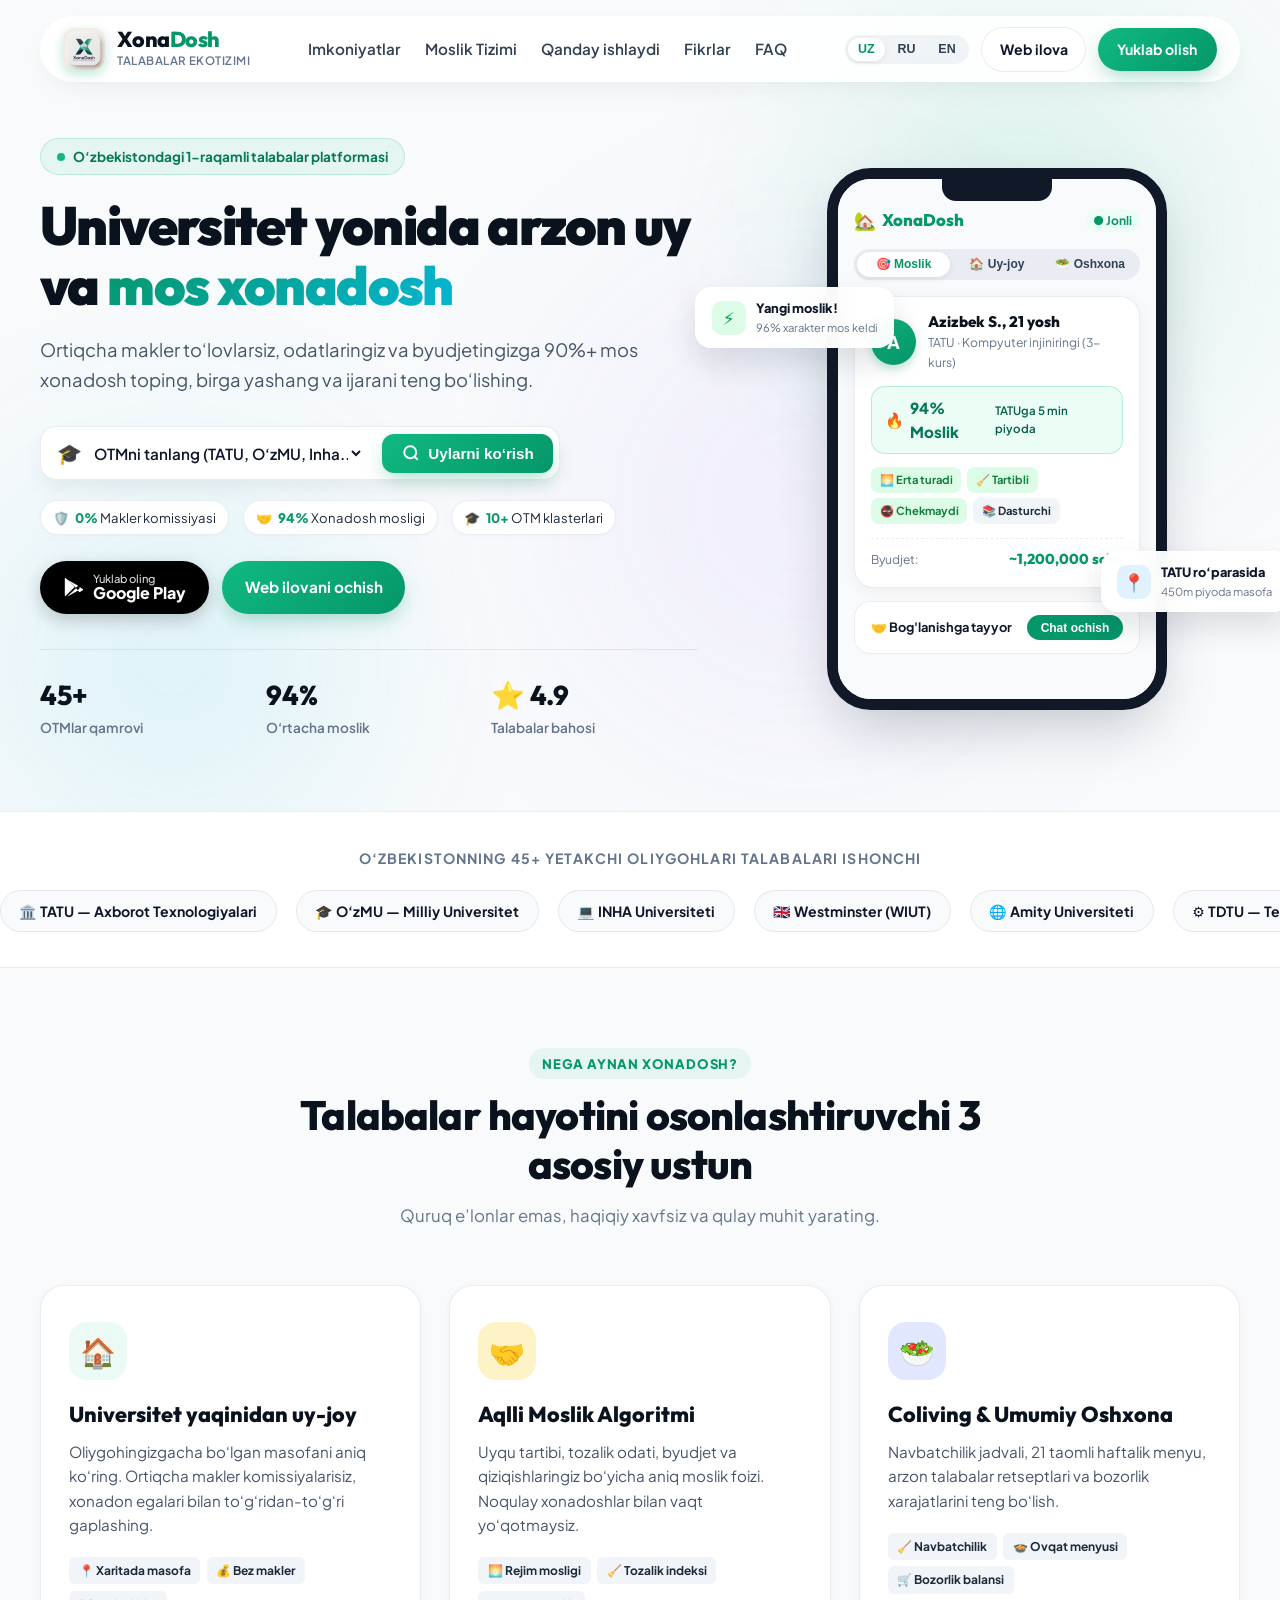
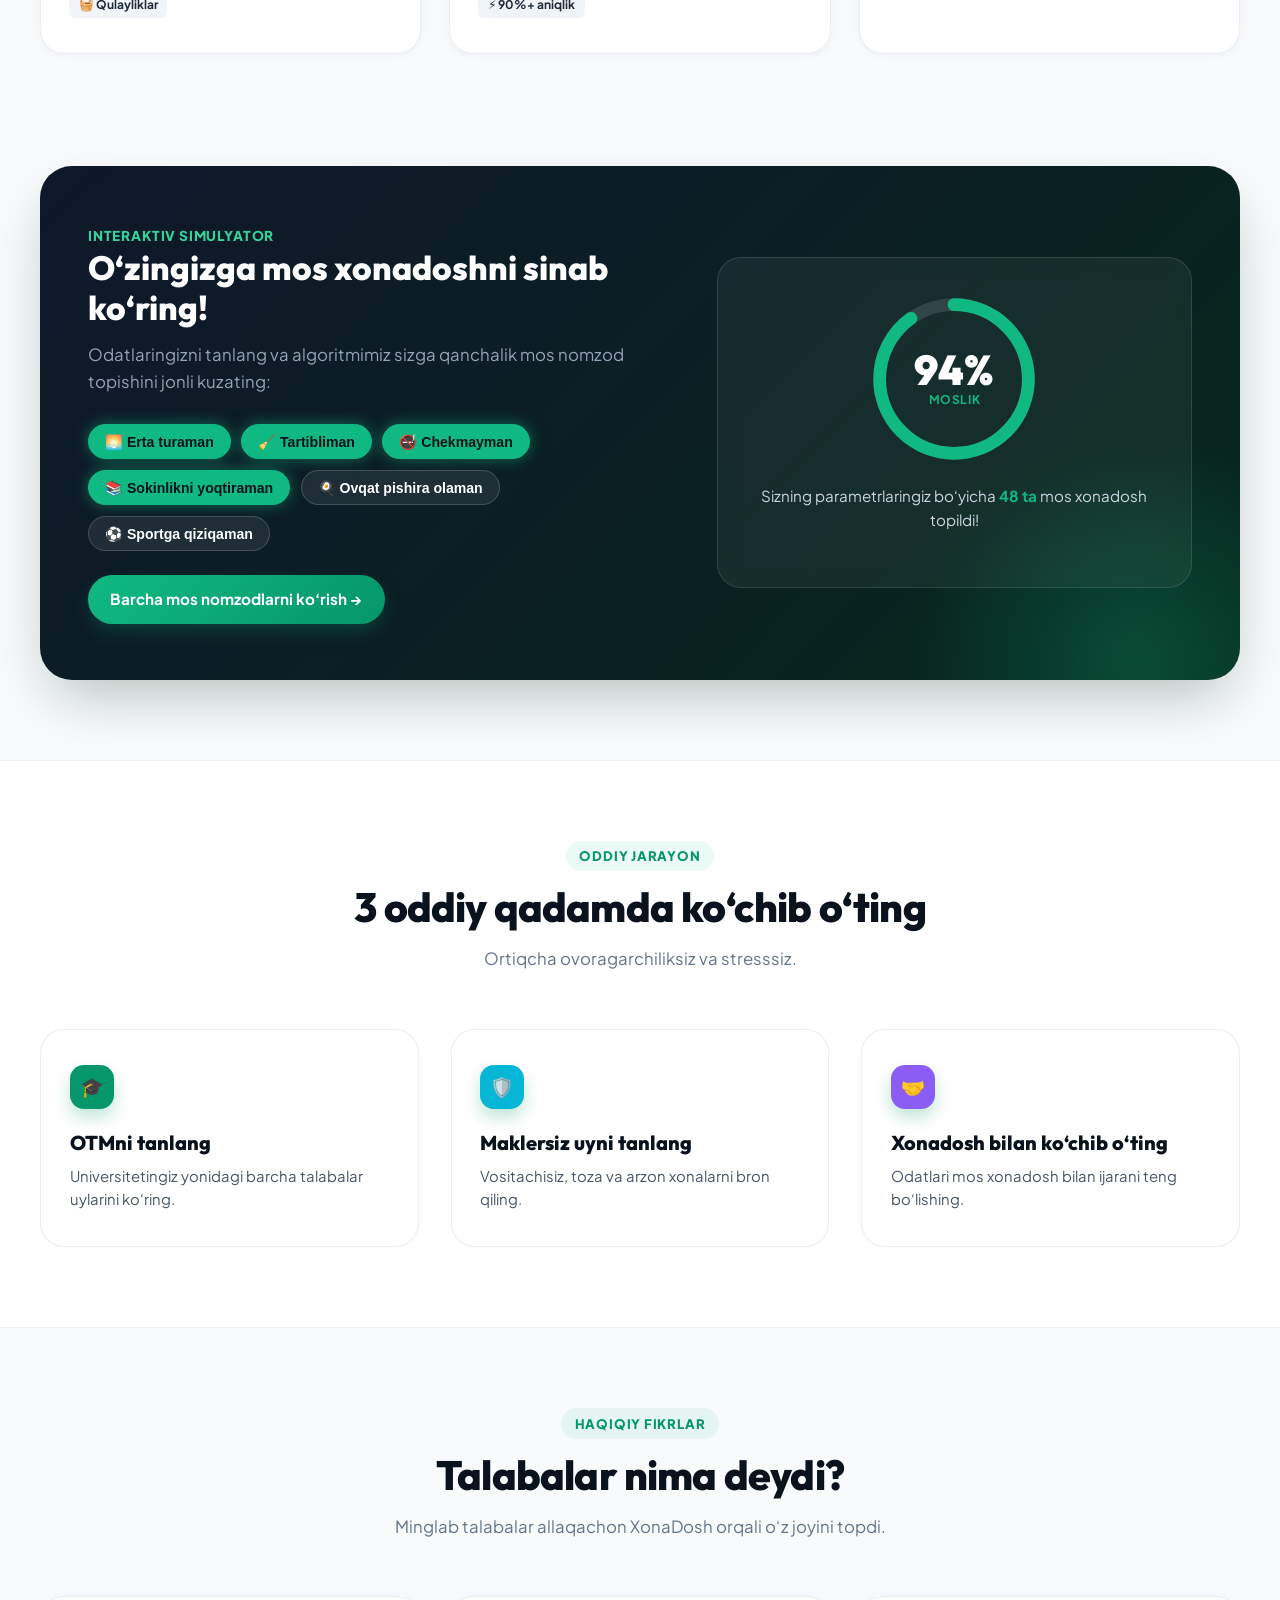
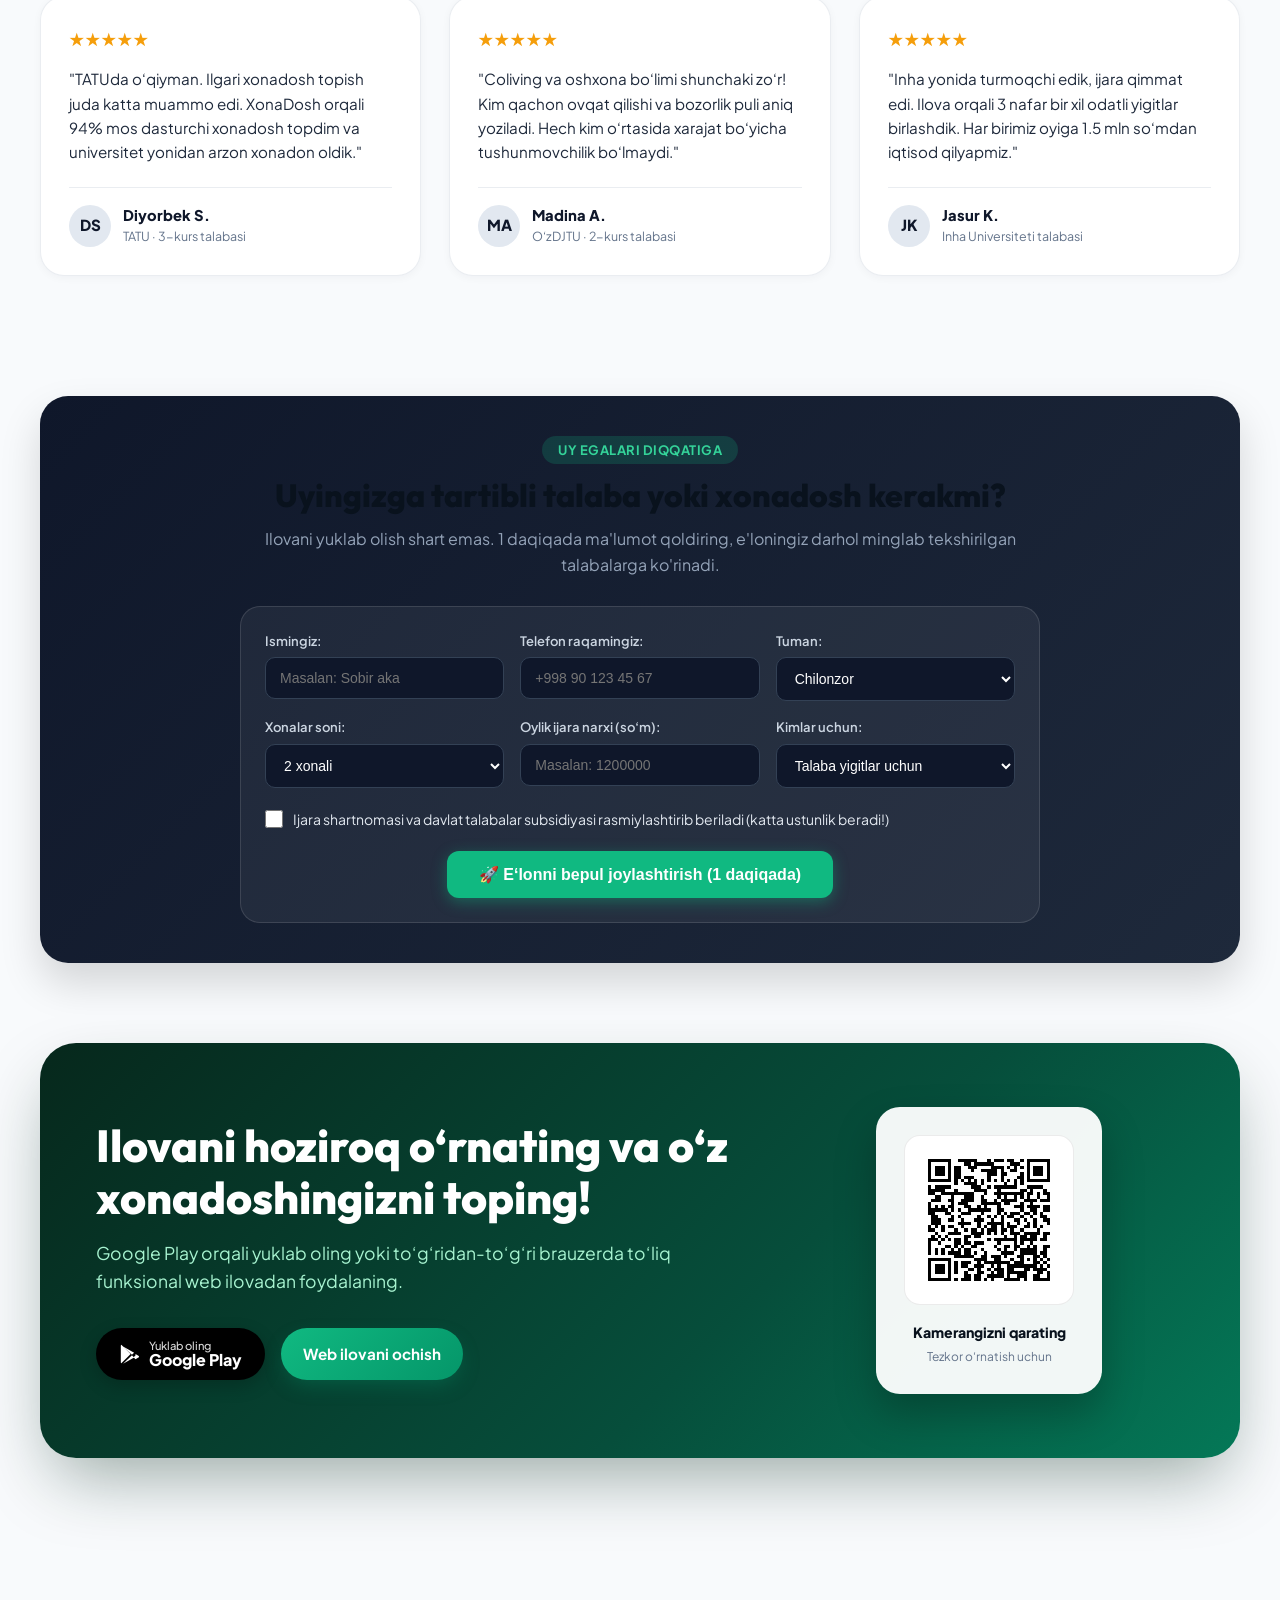
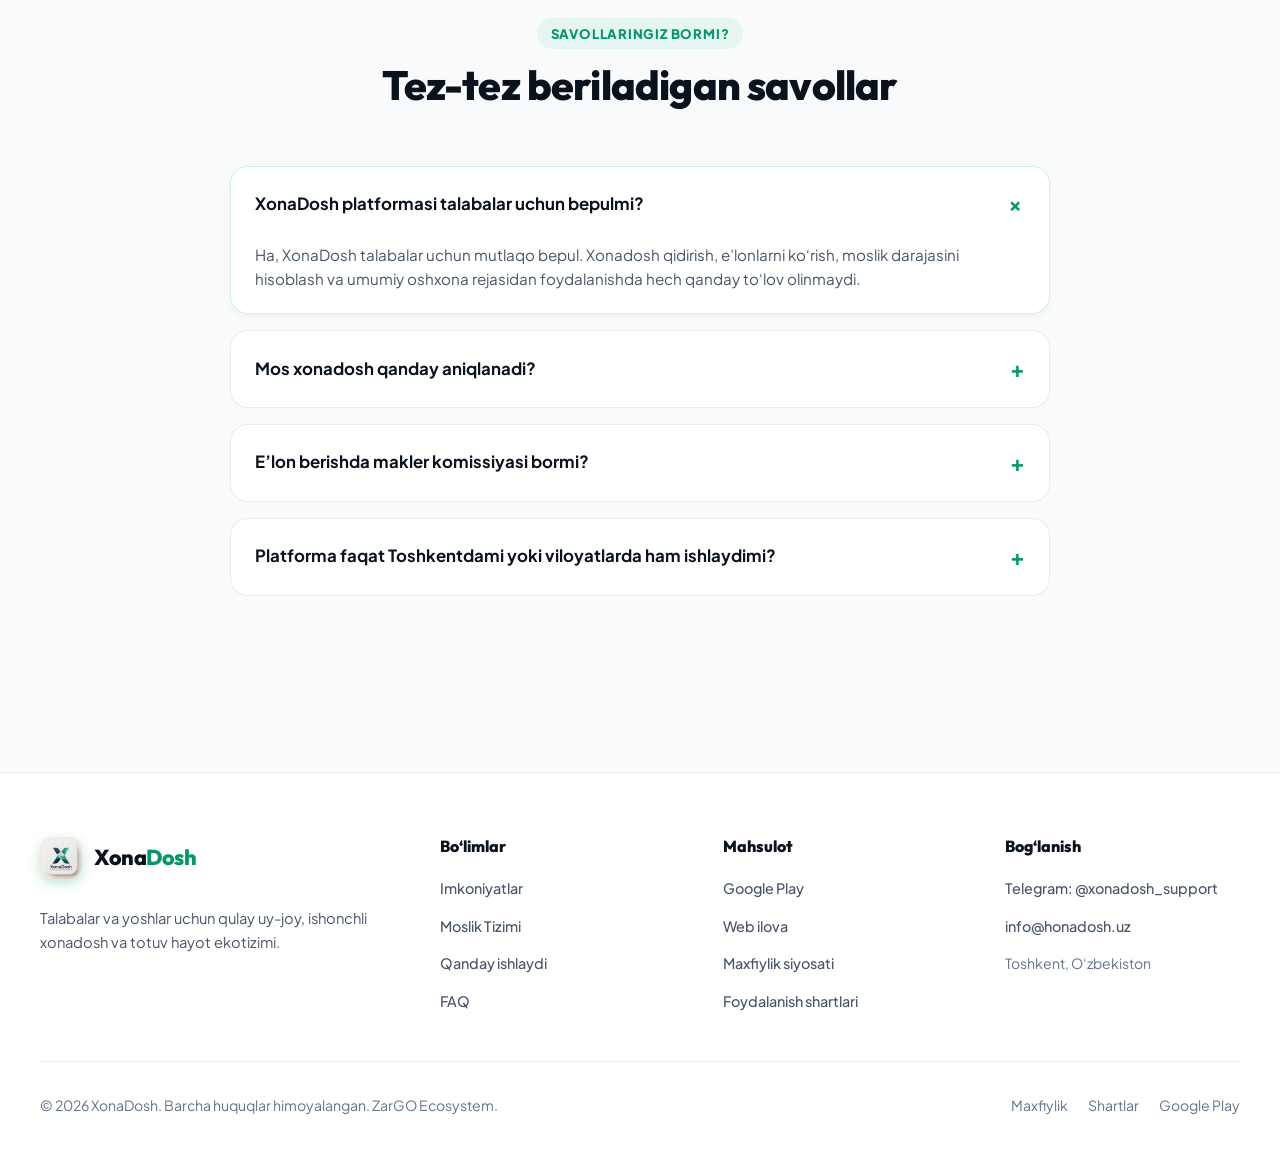
==== commit c3cd3309: "feat(ui): complete Airbnb + Tinder + Splitwise visual UX redesign across Flutter & Web - 70% text re" ====
--- a/backend/index.html
+++ b/backend/index.html
@@ -461,6 +461,69 @@
   margin-bottom: 2.2rem;
 }
 
+.hero-search-box {
+  display: flex;
+  align-items: center;
+  background: #ffffff;
+  border: 1.5px solid var(--line);
+  box-shadow: 0 10px 25px -5px rgba(15, 23, 42, 0.08);
+  border-radius: var(--radius-md);
+  padding: 6px;
+  gap: 8px;
+  margin-bottom: 1.25rem;
+  max-width: 520px;
+}
+.search-select-wrap {
+  display: flex;
+  align-items: center;
+  flex: 1;
+  padding: 4px 10px;
+  gap: 8px;
+}
+.search-icon {
+  font-size: 1.25rem;
+}
+.hero-uni-select {
+  border: none;
+  background: transparent;
+  width: 100%;
+  font-family: inherit;
+  font-size: 0.95rem;
+  font-weight: 600;
+  color: var(--ink-800);
+  outline: none;
+  cursor: pointer;
+}
+.hero-search-btn {
+  padding: 0.65rem 1.2rem;
+  white-space: nowrap;
+  font-weight: 700;
+  border-radius: 12px;
+}
+
+.hero-trust-badges {
+  display: flex;
+  flex-wrap: wrap;
+  gap: 0.85rem;
+  margin-bottom: 1.6rem;
+}
+.trust-badge {
+  display: inline-flex;
+  align-items: center;
+  gap: 6px;
+  background: #ffffff;
+  border: 1px solid var(--line);
+  padding: 6px 12px;
+  border-radius: var(--radius-full);
+  font-size: 0.82rem;
+  color: var(--ink-700);
+  box-shadow: 0 1px 3px rgba(0,0,0,0.03);
+}
+.trust-badge strong {
+  color: var(--primary);
+  font-weight: 800;
+}
+
 .play-badge-sub {
   font-size: 0.7rem;
   font-weight: 500;
@@ -1397,11 +1460,51 @@
             <span data-i18n="heroBadge">O‘zbekistondagi 1-raqamli talabalar platformasi</span>
           </div>
           <h1 class="hero-title" id="heroHeadline">
-            Universitet yonida arzon uy va <span class="gradient-text">mos xonadosh</span>
+            Talabalar uchun <span class="gradient-text">maklersiz uy</span> va mos xonadosh
           </h1>
           <p class="hero-desc" id="heroDesc">
-            Ortiqcha makler to‘lovlarsiz, odatlaringiz va byudjetingizga 90%+ mos xonadosh toping, birga yashang va ijarani teng bo‘lishing.
+            OTM yonidan arzon turar-joy va xarakteringizga mos xonadoshni 3 daqiqada toping.
           </p>
+
+          <!-- Interaktiv Qidiruv Qutisi -->
+          <div class="hero-search-box">
+            <div class="search-select-wrap">
+              <span class="search-icon">🎓</span>
+              <select id="heroUniSelect" class="hero-uni-select" aria-label="OTM tanlash">
+                <option value="">OTMni tanlang (TATU, O‘zMU, Inha...)</option>
+                <option value="tatu">TATU (Muhammad al-Xorazmiy)</option>
+                <option value="ozmu">O‘zMU (Mirzo Ulug‘bek)</option>
+                <option value="tdtu">TDTU (Islom Karimov)</option>
+                <option value="inha">Inha Universiteti</option>
+                <option value="webster">Webster Universiteti</option>
+                <option value="mdis">MDIS (Singapur)</option>
+                <option value="tsue">TDIU (Iqtisodiyot)</option>
+                <option value="tsul">TDYU (Yuridik)</option>
+                <option value="tma">TTA (Tibbiyot)</option>
+              </select>
+            </div>
+            <button class="btn btn-primary hero-search-btn" onclick="goToAppWithUni()">
+              <svg width="18" height="18" viewBox="0 0 24 24" fill="none" stroke="currentColor" stroke-width="2.5"><circle cx="11" cy="11" r="8"></circle><line x1="21" y1="21" x2="16.65" y2="16.65"></line></svg>
+              <span>Uylarni ko‘rish</span>
+            </button>
+          </div>
+
+          <!-- 3 ta ishonch ko'rsatkichi (Trust badges) -->
+          <div class="hero-trust-badges">
+            <div class="trust-badge">
+              <span>🛡️</span>
+              <span><strong>0%</strong> Makler komissiyasi</span>
+            </div>
+            <div class="trust-badge">
+              <span>🤝</span>
+              <span><strong>94%</strong> Xonadosh mosligi</span>
+            </div>
+            <div class="trust-badge">
+              <span>🎓</span>
+              <span><strong>10+</strong> OTM klasterlari</span>
+            </div>
+          </div>
+
           <div class="hero-cta-group">
             <a class="btn btn-dark" href="https://play.google.com/store/apps/details?id=uz.zargo.xonadosh" target="_blank" rel="noopener">
               <svg viewBox="0 0 24 24" width="22" height="22" fill="currentColor"><path d="M3.609 1.814L13.793 12 3.61 22.186c-.337-.306-.546-.745-.546-1.24V3.054c0-.495.209-.934.545-1.24zm11.606 11.608l2.368 2.368-12.02 6.892 9.652-9.26zm2.368-2.844l-2.368 2.368-9.652-9.26 12.02 6.892zm1.488 1.488l3.197 1.833c.976.56.976 1.472 0 2.032l-3.197 1.833-2.128-2.128 2.128-2.128z"/></svg>
@@ -1640,21 +1743,21 @@
 
       <div class="steps-grid">
         <div class="step-card">
-          <div class="step-num-badge">1</div>
-          <h3 data-i18n="step1Title">Anketani to‘ldiring</h3>
-          <p data-i18n="step1Desc">2 daqiqa ichida o‘qish joyingiz, byudjetingiz va kundalik odatlaringizni belgilang.</p>
+          <div class="step-num-badge" style="background:var(--primary); font-size:1.2rem;">🎓</div>
+          <h3>OTMni tanlang</h3>
+          <p>Universitetingiz yonidagi barcha talabalar uylarini ko‘ring.</p>
         </div>
 
         <div class="step-card">
-          <div class="step-num-badge" style="background:var(--accent-cyan);">2</div>
-          <h3 data-i18n="step2Title">Moslik foizini tanlang</h3>
-          <p data-i18n="step2Desc">Algoritm sizga eng yuqori mos keluvchi xonadoshlar va uy-joylarni taqdim etadi. Chatda tanishing.</p>
+          <div class="step-num-badge" style="background:var(--accent-cyan); font-size:1.2rem;">🛡️</div>
+          <h3>Maklersiz uyni tanlang</h3>
+          <p>Vositachisiz, toza va arzon xonalarni bron qiling.</p>
         </div>
 
         <div class="step-card">
-          <div class="step-num-badge" style="background:var(--accent-purple);">3</div>
-          <h3 data-i18n="step3Title">Xarajatni tejab yashang</h3>
-          <p data-i18n="step3Desc">Ijarani teng bo‘lishing, navbatchilik va bozorlikni qulay boshqarib har oy millionlab so‘m tejang.</p>
+          <div class="step-num-badge" style="background:var(--accent-purple); font-size:1.2rem;">🤝</div>
+          <h3>Xonadosh bilan ko‘chib o‘ting</h3>
+          <p>Odatlari mos xonadosh bilan ijarani teng bo‘lishing.</p>
         </div>
       </div>
     </div>
@@ -2389,6 +2492,12 @@
   }
 }
 
+function goToAppWithUni() {
+  const select = document.getElementById('heroUniSelect');
+  const val = select ? select.value : '';
+  window.location.href = '/app/' + (val ? '?uni=' + encodeURIComponent(val) : '');
+}
+
 // Initialize Language on Load
 const savedLang = localStorage.getItem('xd_lang') || 'uz';
 setLanguage(savedLang);
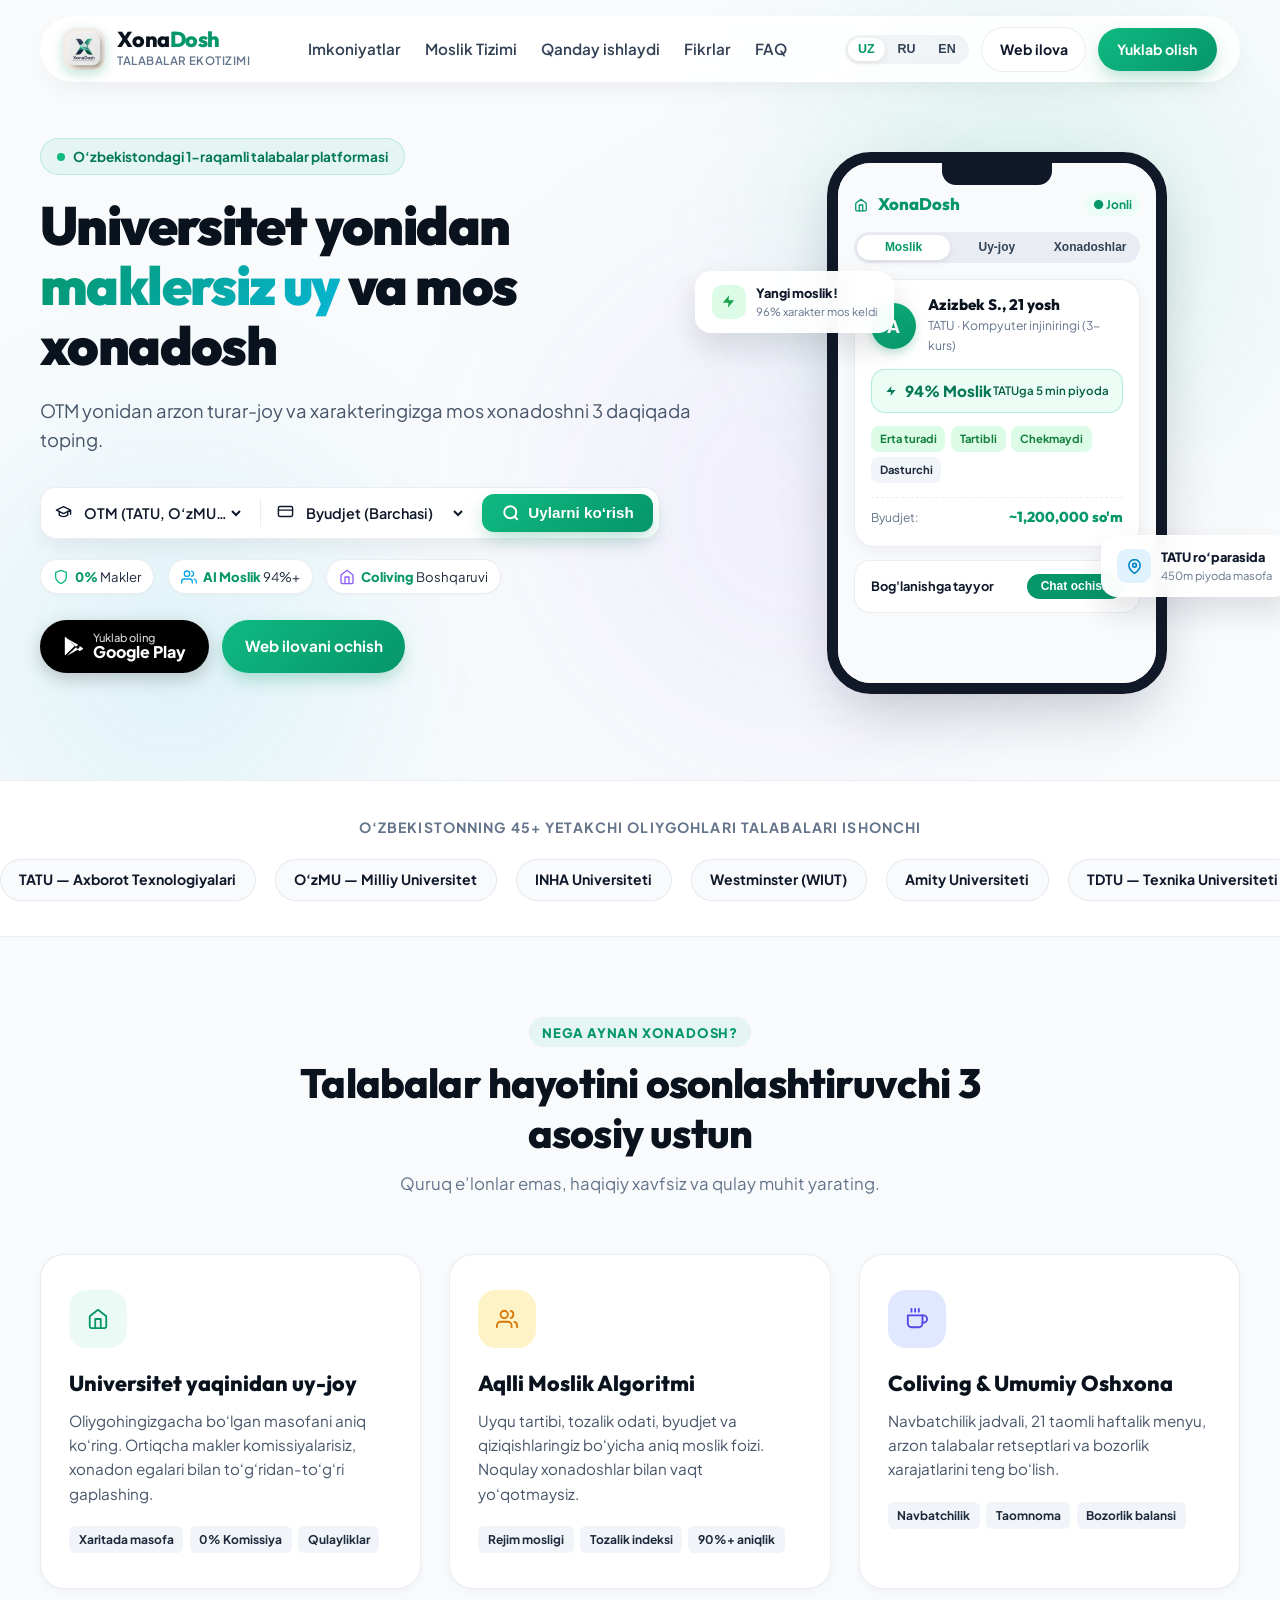
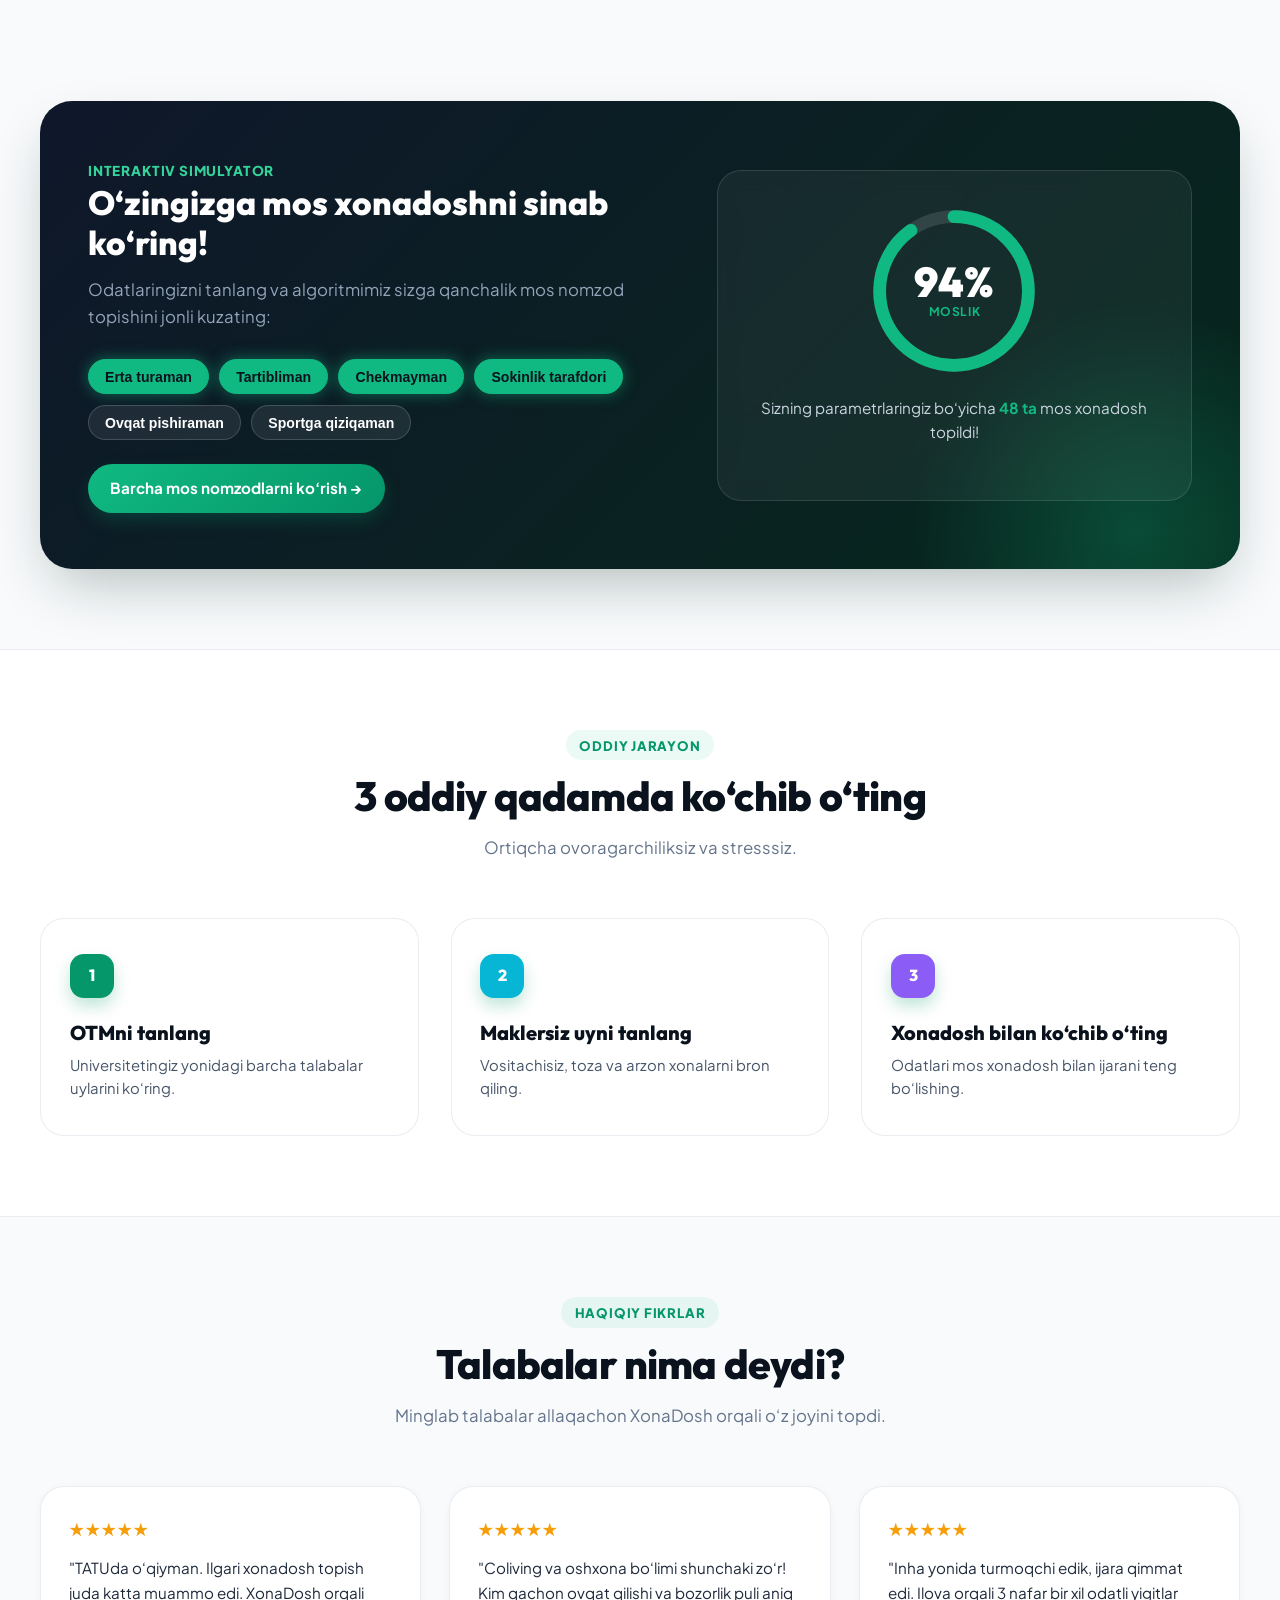
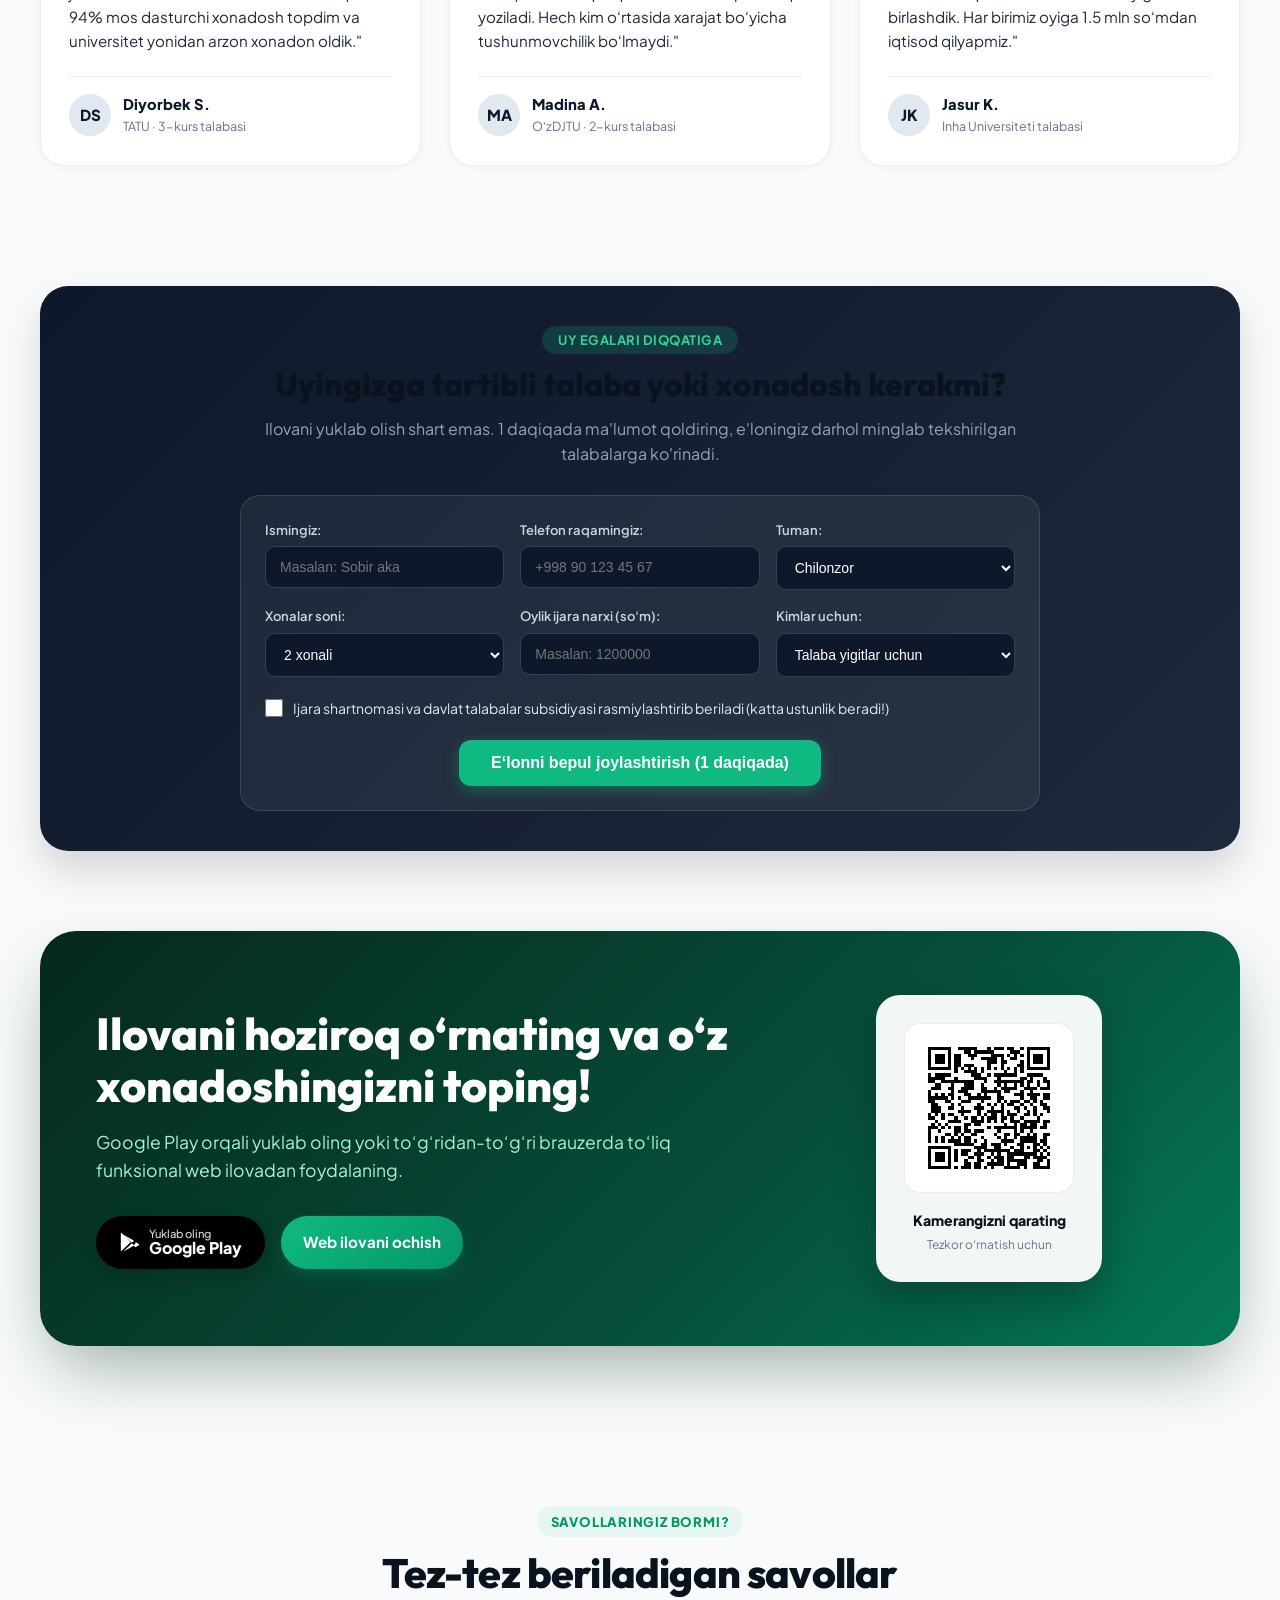
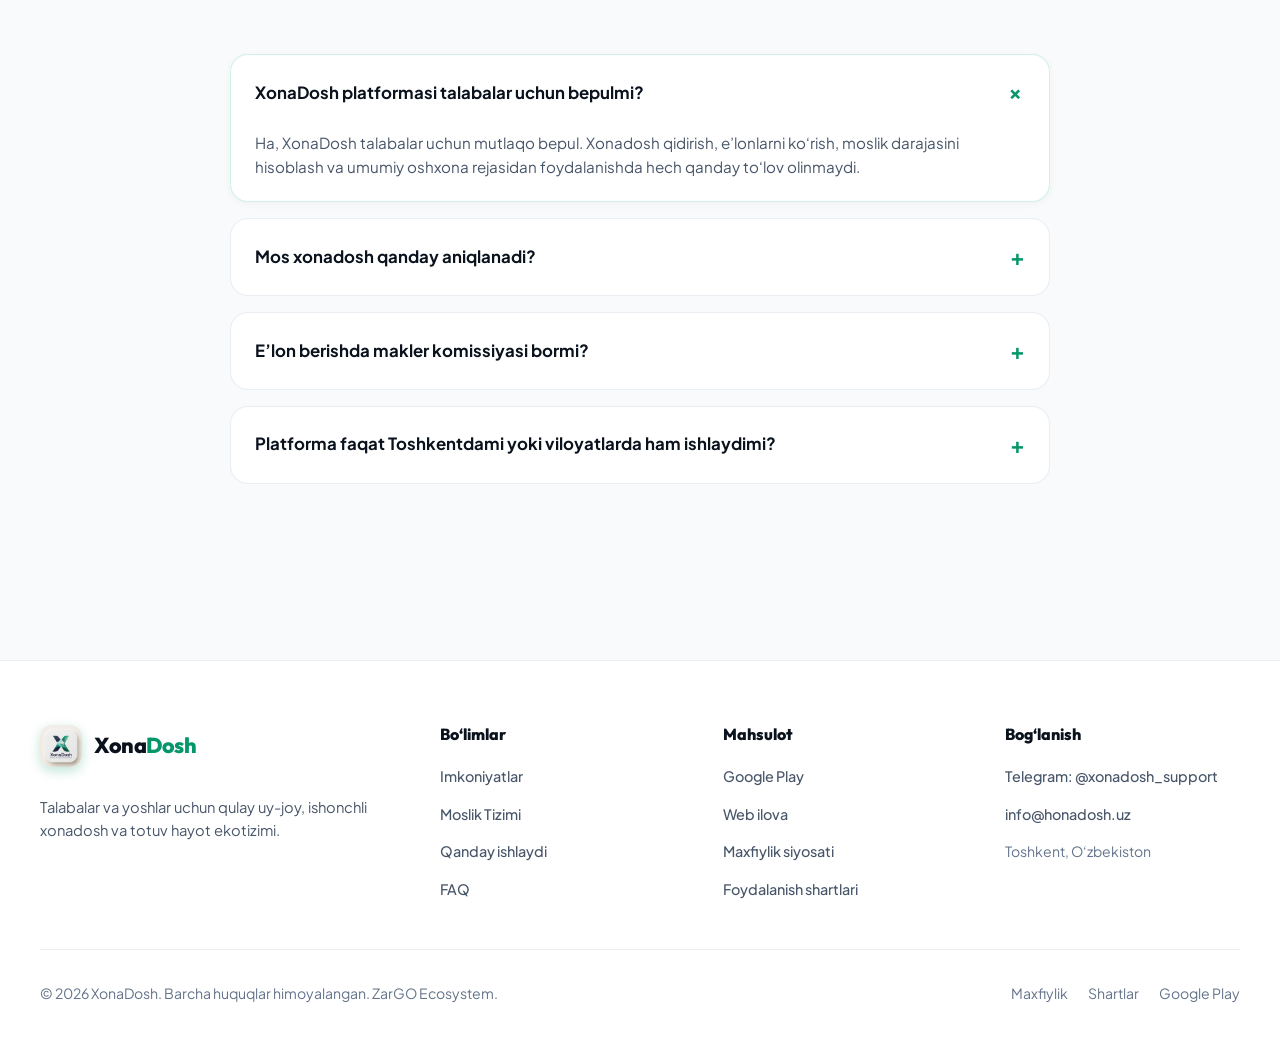
==== commit ea65d143: "feat: release 1.0.7 (build 15) with complete UX/UI redesign, brand icons, and play console submissio" ====
--- a/backend/index.html
+++ b/backend/index.html
@@ -471,34 +471,53 @@
   padding: 6px;
   gap: 8px;
   margin-bottom: 1.25rem;
-  max-width: 520px;
+  max-width: 620px;
 }
 .search-select-wrap {
   display: flex;
   align-items: center;
   flex: 1;
-  padding: 4px 10px;
+  padding: 4px 8px;
   gap: 8px;
+  min-width: 0;
+}
+.search-divider {
+  width: 1px;
+  height: 28px;
+  background: var(--line);
+  flex-shrink: 0;
 }
 .search-icon {
-  font-size: 1.25rem;
+  font-size: 1.15rem;
+  flex-shrink: 0;
 }
 .hero-uni-select {
   border: none;
   background: transparent;
   width: 100%;
   font-family: inherit;
-  font-size: 0.95rem;
+  font-size: 0.9rem;
   font-weight: 600;
   color: var(--ink-800);
   outline: none;
   cursor: pointer;
+  text-overflow: ellipsis;
 }
 .hero-search-btn {
   padding: 0.65rem 1.2rem;
   white-space: nowrap;
   font-weight: 700;
   border-radius: 12px;
+  flex-shrink: 0;
+}
+@media (max-width: 640px) {
+  .hero-search-box {
+    flex-direction: column;
+    align-items: stretch;
+  }
+  .search-divider {
+    display: none;
+  }
 }
 
 .hero-trust-badges {
@@ -1460,18 +1479,18 @@
             <span data-i18n="heroBadge">O‘zbekistondagi 1-raqamli talabalar platformasi</span>
           </div>
           <h1 class="hero-title" id="heroHeadline">
-            Talabalar uchun <span class="gradient-text">maklersiz uy</span> va mos xonadosh
+            Universitet yonidan <span class="gradient-text">maklersiz uy</span> va mos xonadosh
           </h1>
           <p class="hero-desc" id="heroDesc">
             OTM yonidan arzon turar-joy va xarakteringizga mos xonadoshni 3 daqiqada toping.
           </p>
 
-          <!-- Interaktiv Qidiruv Qutisi -->
+          <!-- Interaktiv Qidiruv Qutisi (1-qator OTM + Byudjet + Qidirish) -->
           <div class="hero-search-box">
             <div class="search-select-wrap">
-              <span class="search-icon">🎓</span>
+              <span class="search-icon"><svg width="17" height="17" viewBox="0 0 24 24" fill="none" stroke="currentColor" stroke-width="2" stroke-linecap="round" stroke-linejoin="round"><path d="M22 10v6M2 10l10-5 10 5-10 5z"/><path d="M6 12v5c3 3 9 3 12 0v-5"/></svg></span>
               <select id="heroUniSelect" class="hero-uni-select" aria-label="OTM tanlash">
-                <option value="">OTMni tanlang (TATU, O‘zMU, Inha...)</option>
+                <option value="">OTM (TATU, O‘zMU, Inha...)</option>
                 <option value="tatu">TATU (Muhammad al-Xorazmiy)</option>
                 <option value="ozmu">O‘zMU (Mirzo Ulug‘bek)</option>
                 <option value="tdtu">TDTU (Islom Karimov)</option>
@@ -1483,25 +1502,36 @@
                 <option value="tma">TTA (Tibbiyot)</option>
               </select>
             </div>
+            <div class="search-divider"></div>
+            <div class="search-select-wrap">
+              <span class="search-icon"><svg width="17" height="17" viewBox="0 0 24 24" fill="none" stroke="currentColor" stroke-width="2" stroke-linecap="round" stroke-linejoin="round"><rect x="2" y="5" width="20" height="14" rx="2"/><line x1="2" y1="10" x2="22" y2="10"/></svg></span>
+              <select id="heroBudgetSelect" class="hero-uni-select" aria-label="Byudjet tanlash">
+                <option value="">Byudjet (Barchasi)</option>
+                <option value="600000">600 000 so‘mgacha</option>
+                <option value="1000000">1 000 000 so‘mgacha</option>
+                <option value="1500000">1 500 000 so‘mgacha</option>
+                <option value="2500000">2 500 000 so‘mgacha</option>
+              </select>
+            </div>
             <button class="btn btn-primary hero-search-btn" onclick="goToAppWithUni()">
               <svg width="18" height="18" viewBox="0 0 24 24" fill="none" stroke="currentColor" stroke-width="2.5"><circle cx="11" cy="11" r="8"></circle><line x1="21" y1="21" x2="16.65" y2="16.65"></line></svg>
               <span>Uylarni ko‘rish</span>
             </button>
           </div>
 
-          <!-- 3 ta ishonch ko'rsatkichi (Trust badges) -->
+          <!-- 3 ta toza ishonch nishoni (Trust badges) -->
           <div class="hero-trust-badges">
             <div class="trust-badge">
-              <span>🛡️</span>
-              <span><strong>0%</strong> Makler komissiyasi</span>
+              <svg width="16" height="16" viewBox="0 0 24 24" fill="none" stroke="#10b981" stroke-width="2" stroke-linecap="round" stroke-linejoin="round"><path d="M12 22s8-4 8-10V5l-8-3-8 3v7c0 6 8 10 8 10z"/></svg>
+              <span><strong>0%</strong> Makler</span>
             </div>
             <div class="trust-badge">
-              <span>🤝</span>
-              <span><strong>94%</strong> Xonadosh mosligi</span>
+              <svg width="16" height="16" viewBox="0 0 24 24" fill="none" stroke="#0ea5e9" stroke-width="2" stroke-linecap="round" stroke-linejoin="round"><path d="M17 21v-2a4 4 0 0 0-4-4H5a4 4 0 0 0-4 4v2"/><circle cx="9" cy="7" r="4"/><path d="M23 21v-2a4 4 0 0 0-3-3.87"/><path d="M16 3.13a4 4 0 0 1 0 7.75"/></svg>
+              <span><strong>AI Moslik</strong> 94%+</span>
             </div>
             <div class="trust-badge">
-              <span>🎓</span>
-              <span><strong>10+</strong> OTM klasterlari</span>
+              <svg width="16" height="16" viewBox="0 0 24 24" fill="none" stroke="#8b5cf6" stroke-width="2" stroke-linecap="round" stroke-linejoin="round"><path d="M3 9l9-7 9 7v11a2 2 0 0 1-2 2H5a2 2 0 0 1-2-2z"/><polyline points="9 22 9 12 15 12 15 22"/></svg>
+              <span><strong>Coliving</strong> Boshqaruvi</span>
             </div>
           </div>
 
@@ -1518,27 +1548,12 @@
               <span>Web ilovani ochish</span>
             </a>
           </div>
-
-          <div class="hero-stats-row">
-            <div class="hero-stat-card">
-              <span class="hero-stat-val">45+</span>
-              <span class="hero-stat-label" data-i18n="statUnis">OTMlar qamrovi</span>
-            </div>
-            <div class="hero-stat-card">
-              <span class="hero-stat-val">94%</span>
-              <span class="hero-stat-label" data-i18n="statMatch">O'rtacha moslik</span>
-            </div>
-            <div class="hero-stat-card">
-              <span class="hero-stat-val">⭐ 4.9</span>
-              <span class="hero-stat-label" data-i18n="statRating">Talabalar bahosi</span>
-            </div>
-          </div>
         </div>
 
         <!-- Phone Visual Mockup -->
         <div class="mockup-wrap">
           <div class="floating-chip chip-left">
-            <div class="chip-icon green">⚡</div>
+            <div class="chip-icon green"><svg width="15" height="15" viewBox="0 0 24 24" fill="currentColor"><polygon points="13 2 3 14 12 14 11 22 21 10 12 10 13 2"/></svg></div>
             <div class="chip-text">
               <h5 data-i18n="chip1Title">Yangi moslik!</h5>
               <p data-i18n="chip1Sub">96% xarakter mos keldi</p>
@@ -1546,7 +1561,7 @@
           </div>
 
           <div class="floating-chip chip-right">
-            <div class="chip-icon blue">📍</div>
+            <div class="chip-icon blue"><svg width="15" height="15" viewBox="0 0 24 24" fill="none" stroke="currentColor" stroke-width="2.5" stroke-linecap="round" stroke-linejoin="round"><path d="M21 10c0 7-9 13-9 13s-9-6-9-13a9 9 0 0 1 18 0z"/><circle cx="12" cy="10" r="3"/></svg></div>
             <div class="chip-text">
               <h5 data-i18n="chip2Title">TATU ro‘parasida</h5>
               <p data-i18n="chip2Sub">450m piyoda masofa</p>
@@ -1558,7 +1573,7 @@
             <div class="app-screen">
               <div class="app-header">
                 <div class="app-logo-pill">
-                  <span style="font-size:1.1rem">🏡</span> XonaDosh
+                  <svg width="14" height="14" viewBox="0 0 24 24" fill="none" stroke="var(--primary)" stroke-width="2.2" stroke-linecap="round" stroke-linejoin="round" style="margin-right:4px;"><path d="M3 9l9-7 9 7v11a2 2 0 0 1-2 2H5a2 2 0 0 1-2-2z"/><polyline points="9 22 9 12 15 12 15 22"/></svg> XonaDosh
                 </div>
                 <div style="font-size:0.75rem; font-weight:700; color:var(--primary); background:#ecfdf5; padding:2px 8px; border-radius:99px;">
                   ● Jonli
@@ -1566,9 +1581,9 @@
               </div>
 
               <div class="app-nav-tabs">
-                <button class="app-tab-btn active" onclick="switchMockupTab('match')">🎯 Moslik</button>
-                <button class="app-tab-btn" onclick="switchMockupTab('housing')">🏠 Uy-joy</button>
-                <button class="app-tab-btn" onclick="switchMockupTab('coliving')">🥗 Oshxona</button>
+                <button class="app-tab-btn active" onclick="switchMockupTab('match')">Moslik</button>
+                <button class="app-tab-btn" onclick="switchMockupTab('housing')">Uy-joy</button>
+                <button class="app-tab-btn" onclick="switchMockupTab('coliving')">Xonadoshlar</button>
               </div>
 
               <!-- Phone Screen Content (Dynamic Tabs) -->
@@ -1585,16 +1600,16 @@
 
                   <div class="compat-meter-row">
                     <div class="compat-badge">
-                      <span class="compat-sparkle">🔥</span> 94% Moslik
+                      <svg width="12" height="12" viewBox="0 0 24 24" fill="currentColor" style="margin-right:2px;"><polygon points="13 2 3 14 12 14 11 22 21 10 12 10 13 2"/></svg> 94% Moslik
                     </div>
                     <span class="compat-uni">TATUga 5 min piyoda</span>
                   </div>
 
                   <div class="habit-pills-wrap">
-                    <span class="habit-pill highlight">🌅 Erta turadi</span>
-                    <span class="habit-pill highlight">🧹 Tartibli</span>
-                    <span class="habit-pill highlight">🚭 Chekmaydi</span>
-                    <span class="habit-pill">📚 Dasturchi</span>
+                    <span class="habit-pill highlight">Erta turadi</span>
+                    <span class="habit-pill highlight">Tartibli</span>
+                    <span class="habit-pill highlight">Chekmaydi</span>
+                    <span class="habit-pill">Dasturchi</span>
                   </div>
 
                   <div class="card-foot-row">
@@ -1604,7 +1619,7 @@
                 </div>
 
                 <div style="background:#ffffff; border-radius:16px; padding:0.8rem 1rem; border:1px solid var(--line); display:flex; align-items:center; justify-content:space-between;">
-                  <span style="font-size:0.8rem; font-weight:700;">🤝 Bog'lanishga tayyor</span>
+                  <span style="font-size:0.8rem; font-weight:700; color:var(--ink-dark);">Bog'lanishga tayyor</span>
                   <button style="border:0; background:var(--primary); color:#fff; font-size:0.75rem; font-weight:700; padding:0.35rem 0.85rem; border-radius:99px;">Chat ochish</button>
                 </div>
               </div>
@@ -1619,27 +1634,27 @@
   <section class="marquee-section">
     <p class="marquee-title" data-i18n="marqueeTitle">O‘zbekistonning 45+ yetakchi oliygohlari talabalari ishonchi</p>
     <div class="marquee-track">
-      <div class="uni-badge-item">🏛️ TATU — Axborot Texnologiyalari</div>
-      <div class="uni-badge-item">🎓 O‘zMU — Milliy Universitet</div>
-      <div class="uni-badge-item">💻 INHA Universiteti</div>
-      <div class="uni-badge-item">🇬🇧 Westminster (WIUT)</div>
-      <div class="uni-badge-item">🌐 Amity Universiteti</div>
-      <div class="uni-badge-item">⚙️ TDTU — Texnika Universiteti</div>
-      <div class="uni-badge-item">📈 TDIU — Iqtisodiyot (Narxoz)</div>
-      <div class="uni-badge-item">🩺 TMA — Tibbiyot Akademiyasi</div>
-      <div class="uni-badge-item">🌍 O‘zDJTU — Jahon Tillari</div>
-      <div class="uni-badge-item">⚖️ TDYU — Yuridik Universiteti</div>
+      <div class="uni-badge-item">TATU — Axborot Texnologiyalari</div>
+      <div class="uni-badge-item">O‘zMU — Milliy Universitet</div>
+      <div class="uni-badge-item">INHA Universiteti</div>
+      <div class="uni-badge-item">Westminster (WIUT)</div>
+      <div class="uni-badge-item">Amity Universiteti</div>
+      <div class="uni-badge-item">TDTU — Texnika Universiteti</div>
+      <div class="uni-badge-item">TDIU — Iqtisodiyot (Narxoz)</div>
+      <div class="uni-badge-item">TMA — Tibbiyot Akademiyasi</div>
+      <div class="uni-badge-item">O‘zDJTU — Jahon Tillari</div>
+      <div class="uni-badge-item">TDYU — Yuridik Universiteti</div>
       <!-- Duplicate for seamless infinite loop -->
-      <div class="uni-badge-item">🏛️ TATU — Axborot Texnologiyalari</div>
-      <div class="uni-badge-item">🎓 O‘zMU — Milliy Universitet</div>
-      <div class="uni-badge-item">💻 INHA Universiteti</div>
-      <div class="uni-badge-item">🇬🇧 Westminster (WIUT)</div>
-      <div class="uni-badge-item">🌐 Amity Universiteti</div>
-      <div class="uni-badge-item">⚙️ TDTU — Texnika Universiteti</div>
-      <div class="uni-badge-item">📈 TDIU — Iqtisodiyot (Narxoz)</div>
-      <div class="uni-badge-item">🩺 TMA — Tibbiyot Akademiyasi</div>
-      <div class="uni-badge-item">🌍 O‘zDJTU — Jahon Tillari</div>
-      <div class="uni-badge-item">⚖️ TDYU — Yuridik Universiteti</div>
+      <div class="uni-badge-item">TATU — Axborot Texnologiyalari</div>
+      <div class="uni-badge-item">O‘zMU — Milliy Universitet</div>
+      <div class="uni-badge-item">INHA Universiteti</div>
+      <div class="uni-badge-item">Westminster (WIUT)</div>
+      <div class="uni-badge-item">Amity Universiteti</div>
+      <div class="uni-badge-item">TDTU — Texnika Universiteti</div>
+      <div class="uni-badge-item">TDIU — Iqtisodiyot (Narxoz)</div>
+      <div class="uni-badge-item">TMA — Tibbiyot Akademiyasi</div>
+      <div class="uni-badge-item">O‘zDJTU — Jahon Tillari</div>
+      <div class="uni-badge-item">TDYU — Yuridik Universiteti</div>
     </div>
   </section>
 
@@ -1655,37 +1670,37 @@
       <div class="feature-cards-grid">
         <!-- Feature 1 -->
         <div class="feature-box">
-          <div class="feature-icon-box">🏠</div>
+          <div class="feature-icon-box"><svg width="22" height="22" viewBox="0 0 24 24" fill="none" stroke="currentColor" stroke-width="2" stroke-linecap="round" stroke-linejoin="round"><path d="M3 9l9-7 9 7v11a2 2 0 0 1-2 2H5a2 2 0 0 1-2-2z"/><polyline points="9 22 9 12 15 12 15 22"/></svg></div>
           <h3 data-i18n="feat1Title">Universitet yaqinidan uy-joy</h3>
           <p data-i18n="feat1Desc">Oliygohingizgacha bo‘lgan masofani aniq ko‘ring. Ortiqcha makler komissiyalarisiz, xonadon egalari bilan to‘g‘ridan-to‘g‘ri gaplashing.</p>
           <div class="feature-mini-pills">
-            <span class="f-mini-pill">📍 Xaritada masofa</span>
-            <span class="f-mini-pill">💰 Bez makler</span>
-            <span class="f-mini-pill">🧺 Qulayliklar</span>
+            <span class="f-mini-pill">Xaritada masofa</span>
+            <span class="f-mini-pill">0% Komissiya</span>
+            <span class="f-mini-pill">Qulayliklar</span>
           </div>
         </div>
 
         <!-- Feature 2 -->
         <div class="feature-box">
-          <div class="feature-icon-box" style="background:#fef3c7; color:#d97706;">🤝</div>
+          <div class="feature-icon-box" style="background:#fef3c7; color:#d97706;"><svg width="22" height="22" viewBox="0 0 24 24" fill="none" stroke="currentColor" stroke-width="2" stroke-linecap="round" stroke-linejoin="round"><path d="M17 21v-2a4 4 0 0 0-4-4H5a4 4 0 0 0-4 4v2"/><circle cx="9" cy="7" r="4"/><path d="M23 21v-2a4 4 0 0 0-3-3.87"/><path d="M16 3.13a4 4 0 0 1 0 7.75"/></svg></div>
           <h3 data-i18n="feat2Title">Aqlli Moslik Algoritmi</h3>
           <p data-i18n="feat2Desc">Uyqu tartibi (erta turar yoki boyqush), tozalik odati, byudjet va qiziqishlaringiz bo‘yicha aniq moslik foizi. Noqulay xonadoshlar bilan vaqt yo‘qotmaysiz.</p>
           <div class="feature-mini-pills">
-            <span class="f-mini-pill">🌅 Rejim mosligi</span>
-            <span class="f-mini-pill">🧹 Tozalik indeksi</span>
-            <span class="f-mini-pill">⚡ 90%+ aniqlik</span>
+            <span class="f-mini-pill">Rejim mosligi</span>
+            <span class="f-mini-pill">Tozalik indeksi</span>
+            <span class="f-mini-pill">90%+ aniqlik</span>
           </div>
         </div>
 
         <!-- Feature 3 -->
         <div class="feature-box">
-          <div class="feature-icon-box" style="background:#e0e7ff; color:#4f46e5;">🥗</div>
+          <div class="feature-icon-box" style="background:#e0e7ff; color:#4f46e5;"><svg width="22" height="22" viewBox="0 0 24 24" fill="none" stroke="currentColor" stroke-width="2" stroke-linecap="round" stroke-linejoin="round"><path d="M18 8h1a4 4 0 0 1 0 8h-1"/><path d="M2 8h16v9a4 4 0 0 1-4 4H6a4 4 0 0 1-4-4V8z"/><line x1="6" y1="1" x2="6" y2="4"/><line x1="10" y1="1" x2="10" y2="4"/><line x1="14" y1="1" x2="14" y2="4"/></svg></div>
           <h3 data-i18n="feat3Title">Coliving & Umumiy Oshxona</h3>
           <p data-i18n="feat3Desc">Navbatchilik jadvali (kim qachon idish yuvadi), 21 taomli haftalik menyu, arzon talabalar retseptlari va bozorlik xarajatlarini 50/50 teng bo‘lish.</p>
           <div class="feature-mini-pills">
-            <span class="f-mini-pill">🧹 Navbatchilik</span>
-            <span class="f-mini-pill">🍲 Ovqat menyusi</span>
-            <span class="f-mini-pill">🛒 Bozorlik balansi</span>
+            <span class="f-mini-pill">Navbatchilik</span>
+            <span class="f-mini-pill">Taomnoma</span>
+            <span class="f-mini-pill">Bozorlik balansi</span>
           </div>
         </div>
       </div>
@@ -1702,12 +1717,12 @@
           <p data-i18n="simDesc">Odatlaringizni tanlang va algoritmimiz sizga qanchalik mos nomzod topishini jonli kuzating:</p>
 
           <div class="sim-habit-selectors">
-            <button class="sim-toggle-btn active" onclick="toggleSimHabit(this, 12)">🌅 Erta turaman</button>
-            <button class="sim-toggle-btn active" onclick="toggleSimHabit(this, 15)">🧹 Tartibliman</button>
-            <button class="sim-toggle-btn active" onclick="toggleSimHabit(this, 18)">🚭 Chekmayman</button>
-            <button class="sim-toggle-btn active" onclick="toggleSimHabit(this, 14)">📚 Sokinlikni yoqtiraman</button>
-            <button class="sim-toggle-btn" onclick="toggleSimHabit(this, 10)">🍳 Ovqat pishira olaman</button>
-            <button class="sim-toggle-btn" onclick="toggleSimHabit(this, 8)">⚽ Sportga qiziqaman</button>
+            <button class="sim-toggle-btn active" onclick="toggleSimHabit(this, 12)">Erta turaman</button>
+            <button class="sim-toggle-btn active" onclick="toggleSimHabit(this, 15)">Tartibliman</button>
+            <button class="sim-toggle-btn active" onclick="toggleSimHabit(this, 18)">Chekmayman</button>
+            <button class="sim-toggle-btn active" onclick="toggleSimHabit(this, 14)">Sokinlik tarafdori</button>
+            <button class="sim-toggle-btn" onclick="toggleSimHabit(this, 10)">Ovqat pishiraman</button>
+            <button class="sim-toggle-btn" onclick="toggleSimHabit(this, 8)">Sportga qiziqaman</button>
           </div>
 
           <a href="/app/" class="btn btn-primary" data-i18n="simCta">Barcha mos nomzodlarni ko‘rish →</a>
@@ -1743,19 +1758,19 @@
 
       <div class="steps-grid">
         <div class="step-card">
-          <div class="step-num-badge" style="background:var(--primary); font-size:1.2rem;">🎓</div>
+          <div class="step-num-badge" style="background:var(--primary); font-size:1rem; font-weight:800;">1</div>
           <h3>OTMni tanlang</h3>
           <p>Universitetingiz yonidagi barcha talabalar uylarini ko‘ring.</p>
         </div>
 
         <div class="step-card">
-          <div class="step-num-badge" style="background:var(--accent-cyan); font-size:1.2rem;">🛡️</div>
+          <div class="step-num-badge" style="background:var(--accent-cyan); font-size:1rem; font-weight:800;">2</div>
           <h3>Maklersiz uyni tanlang</h3>
           <p>Vositachisiz, toza va arzon xonalarni bron qiling.</p>
         </div>
 
         <div class="step-card">
-          <div class="step-num-badge" style="background:var(--accent-purple); font-size:1.2rem;">🤝</div>
+          <div class="step-num-badge" style="background:var(--accent-purple); font-size:1rem; font-weight:800;">3</div>
           <h3>Xonadosh bilan ko‘chib o‘ting</h3>
           <p>Odatlari mos xonadosh bilan ijarani teng bo‘lishing.</p>
         </div>
@@ -1886,7 +1901,7 @@
 
           <div style="text-align: center;">
             <button type="submit" id="qlSubmitBtn" style="background: #10B981; color: #fff; border: none; padding: 14px 32px; border-radius: 12px; font-size: 16px; font-weight: 700; cursor: pointer; transition: 0.2s; box-shadow: 0 4px 15px rgba(16, 185, 129, 0.4);">
-              🚀 E‘lonni bepul joylashtirish (1 daqiqada)
+              E‘lonni bepul joylashtirish (1 daqiqada)
             </button>
             <div id="qlStatus" style="margin-top: 14px; font-size: 14px; font-weight: 600; display: none;"></div>
           </div>
@@ -2052,8 +2067,8 @@
     navWebApp: 'Web ilova',
     navDownload: 'Yuklab olish',
     heroBadge: 'O‘zbekistondagi 1-raqamli talabalar platformasi',
-    heroHeadline: 'Universitet yonida arzon uy va <span class="gradient-text">mos xonadosh</span>',
-    heroDesc: 'Ortiqcha makler to‘lovlarsiz, odatlaringiz va byudjetingizga 90%+ mos xonadosh toping, birga yashang va ijarani teng bo‘lishing.',
+    heroHeadline: 'Universitet yonidan <span class="gradient-text">maklersiz uy</span> va mos xonadosh',
+    heroDesc: 'OTM yonidan arzon turar-joy va xarakteringizga mos xonadoshni 3 daqiqada toping.',
     badgeGooglePlaySub: 'Yuklab oling',
     heroWebBtn: 'Web ilovani ochish',
     statUnis: 'OTMlar qamrovi',
@@ -2122,8 +2137,8 @@
     navWebApp: 'Веб-приложение',
     navDownload: 'Скачать',
     heroBadge: 'Платформа №1 для студентов в Узбекистане',
-    heroHeadline: 'Жильё у вуза и <span class="gradient-text">надёжный сосед</span>',
-    heroDesc: 'Без комиссии риелтора найдите соседа с совместимостью 90%+, делите аренду пополам и управляйте совместным бытом.',
+    heroHeadline: 'Жильё у вуза <span class="gradient-text">без маклера</span> и надёжный сосед',
+    heroDesc: 'Найдите доступное жильё рядом с вузом и совместимого соседа за 3 минуты.',
     badgeGooglePlaySub: 'Скачать в',
     heroWebBtn: 'Открыть веб-версию',
     statUnis: 'Охват вузов',
@@ -2192,8 +2207,8 @@
     navWebApp: 'Web App',
     navDownload: 'Download',
     heroBadge: '#1 Student Coliving Platform in Uzbekistan',
-    heroHeadline: 'Campus housing and a <span class="gradient-text">compatible roommate</span>',
-    heroDesc: 'Skip broker fees. Find verified student apartments and roommates with 90%+ lifestyle compatibility, split rent, and live together peacefully.',
+    heroHeadline: 'Broker-free housing near campus and a <span class="gradient-text">matched roommate</span>',
+    heroDesc: 'Find affordable campus housing and compatible roommates in 3 minutes.',
     badgeGooglePlaySub: 'Get it on',
     heroWebBtn: 'Open Web App',
     statUnis: 'Universities',
@@ -2369,14 +2384,14 @@
           </div>
         </div>
         <div class="compat-meter-row">
-          <div class="compat-badge"><span class="compat-sparkle">🔥</span> 94% Moslik</div>
+          <div class="compat-badge"><svg width="12" height="12" viewBox="0 0 24 24" fill="currentColor" style="margin-right:2px;"><polygon points="13 2 3 14 12 14 11 22 21 10 12 10 13 2"/></svg> 94% Moslik</div>
           <span class="compat-uni">TATUga 5 min piyoda</span>
         </div>
         <div class="habit-pills-wrap">
-          <span class="habit-pill highlight">🌅 Erta turadi</span>
-          <span class="habit-pill highlight">🧹 Tartibli</span>
-          <span class="habit-pill highlight">🚭 Chekmaydi</span>
-          <span class="habit-pill">📚 Dasturchi</span>
+          <span class="habit-pill highlight">Erta turadi</span>
+          <span class="habit-pill highlight">Tartibli</span>
+          <span class="habit-pill highlight">Chekmaydi</span>
+          <span class="habit-pill">Dasturchi</span>
         </div>
         <div class="card-foot-row">
           <span style="font-size:0.75rem; color:var(--ink-muted);">Byudjet:</span>
@@ -2384,7 +2399,7 @@
         </div>
       </div>
       <div style="background:#ffffff; border-radius:16px; padding:0.8rem 1rem; border:1px solid var(--line); display:flex; align-items:center; justify-content:space-between;">
-        <span style="font-size:0.8rem; font-weight:700;">🤝 Bog'lanishga tayyor</span>
+        <span style="font-size:0.8rem; font-weight:700; color:var(--ink-dark);">Bog'lanishga tayyor</span>
         <button style="border:0; background:var(--primary); color:#fff; font-size:0.75rem; font-weight:700; padding:0.35rem 0.85rem; border-radius:99px;">Chat ochish</button>
       </div>
     `;
@@ -2393,16 +2408,16 @@
     content.innerHTML = `
       <div class="matching-card">
         <div style="display:flex; justify-content:space-between; margin-bottom:0.5rem;">
-          <span style="background:#059669; color:#fff; font-size:0.68rem; font-weight:800; padding:2px 7px; border-radius:6px;">Bez Makler</span>
+          <span style="background:#059669; color:#fff; font-size:0.68rem; font-weight:800; padding:2px 7px; border-radius:6px;">Maklersiz</span>
           <span style="background:#0284c7; color:#fff; font-size:0.68rem; font-weight:800; padding:2px 7px; border-radius:6px;">Kommunal ichida</span>
         </div>
         <h4 style="font-size:0.95rem; margin-bottom:0.25rem;">Yunusobod 4-mavze, 2 xonali</h4>
-        <p style="font-size:0.75rem; color:var(--ink-muted); margin-bottom:0.7rem;">📍 TATU bosh binosiga 450m piyoda</p>
+        <p style="font-size:0.75rem; color:var(--ink-muted); margin-bottom:0.7rem;">TATU bosh binosiga 450m piyoda</p>
         <div class="habit-pills-wrap" style="margin-bottom:0.7rem;">
-          <span class="habit-pill">📶 Wi-Fi</span>
-          <span class="habit-pill">🧺 Kir mashina</span>
-          <span class="habit-pill">🧊 Muzlatgich</span>
-          <span class="habit-pill">🔥 Issiq suv</span>
+          <span class="habit-pill">Wi-Fi</span>
+          <span class="habit-pill">Kir mashina</span>
+          <span class="habit-pill">Muzlatgich</span>
+          <span class="habit-pill">Konditsioner</span>
         </div>
         <div class="card-foot-row">
           <span style="font-size:0.75rem; color:var(--ink-muted);">Xona narxi:</span>
@@ -2410,7 +2425,7 @@
         </div>
       </div>
       <div style="background:#ecfdf5; border-radius:14px; padding:0.75rem 1rem; border:1px solid rgba(16,185,129,0.3); display:flex; align-items:center; justify-content:space-between;">
-        <span style="font-size:0.8rem; font-weight:700; color:#047857;">📞 Egasiga qo'ng'iroq</span>
+        <span style="font-size:0.8rem; font-weight:700; color:#047857;">Egasiga qo'ng'iroq</span>
         <span style="font-size:0.75rem; font-weight:800; color:#047857;">+998 90 ••• •• 77</span>
       </div>
     `;
@@ -2419,7 +2434,7 @@
     content.innerHTML = `
       <div class="matching-card">
         <div style="display:flex; justify-content:space-between; align-items:center; margin-bottom:0.6rem;">
-          <h4 style="font-size:0.88rem;">🎯 Haftalik Tartib & Reja</h4>
+          <h4 style="font-size:0.88rem;">Haftalik Tartib & Reja</h4>
           <span style="font-size:0.75rem; font-weight:800; color:#059669;">10/12 (83%)</span>
         </div>
         <div style="background:#f1f5f9; border-radius:99px; height:6px; overflow:hidden; margin-bottom:0.85rem;">
@@ -2427,17 +2442,17 @@
         </div>
         <div style="display:flex; flex-direction:column; gap:0.5rem; font-size:0.78rem;">
           <div style="display:flex; justify-content:space-between; align-items:center; background:#f8fafc; padding:0.4rem 0.6rem; border-radius:8px;">
-            <span>🧹 Oshxona tozalash (Azizbek)</span>
+            <span>Oshxona tozalash (Azizbek)</span>
             <span style="color:#059669; font-weight:800;">✓ Bajarildi</span>
           </div>
           <div style="display:flex; justify-content:space-between; align-items:center; background:#f8fafc; padding:0.4rem 0.6rem; border-radius:8px;">
-            <span>🍲 Kechki ovqat: Palov (Jasur)</span>
+            <span>Kechki ovqat: Palov (Jasur)</span>
             <span style="color:#d97706; font-weight:800;">Bugun 19:30</span>
           </div>
         </div>
       </div>
       <div style="background:#ffffff; border-radius:14px; padding:0.7rem 1rem; border:1px solid var(--line); display:flex; justify-content:space-between; align-items:center;">
-        <span style="font-size:0.78rem; font-weight:700;">🛒 Bozorlik balansi (50/50):</span>
+        <span style="font-size:0.78rem; font-weight:700;">Bozorlik balansi (50/50):</span>
         <span style="font-size:0.85rem; font-weight:800; color:#059669;">85,000 UZS</span>
       </div>
     `;
@@ -2493,9 +2508,15 @@
 }
 
 function goToAppWithUni() {
-  const select = document.getElementById('heroUniSelect');
-  const val = select ? select.value : '';
-  window.location.href = '/app/' + (val ? '?uni=' + encodeURIComponent(val) : '');
+  const uniSelect = document.getElementById('heroUniSelect');
+  const budgetSelect = document.getElementById('heroBudgetSelect');
+  const uni = uniSelect ? uniSelect.value : '';
+  const budget = budgetSelect ? budgetSelect.value : '';
+  const params = new URLSearchParams();
+  if (uni) params.set('uni', uni);
+  if (budget) params.set('max_price', budget);
+  const q = params.toString();
+  window.location.href = '/app/' + (q ? '?' + q : '');
 }
 
 // Initialize Language on Load
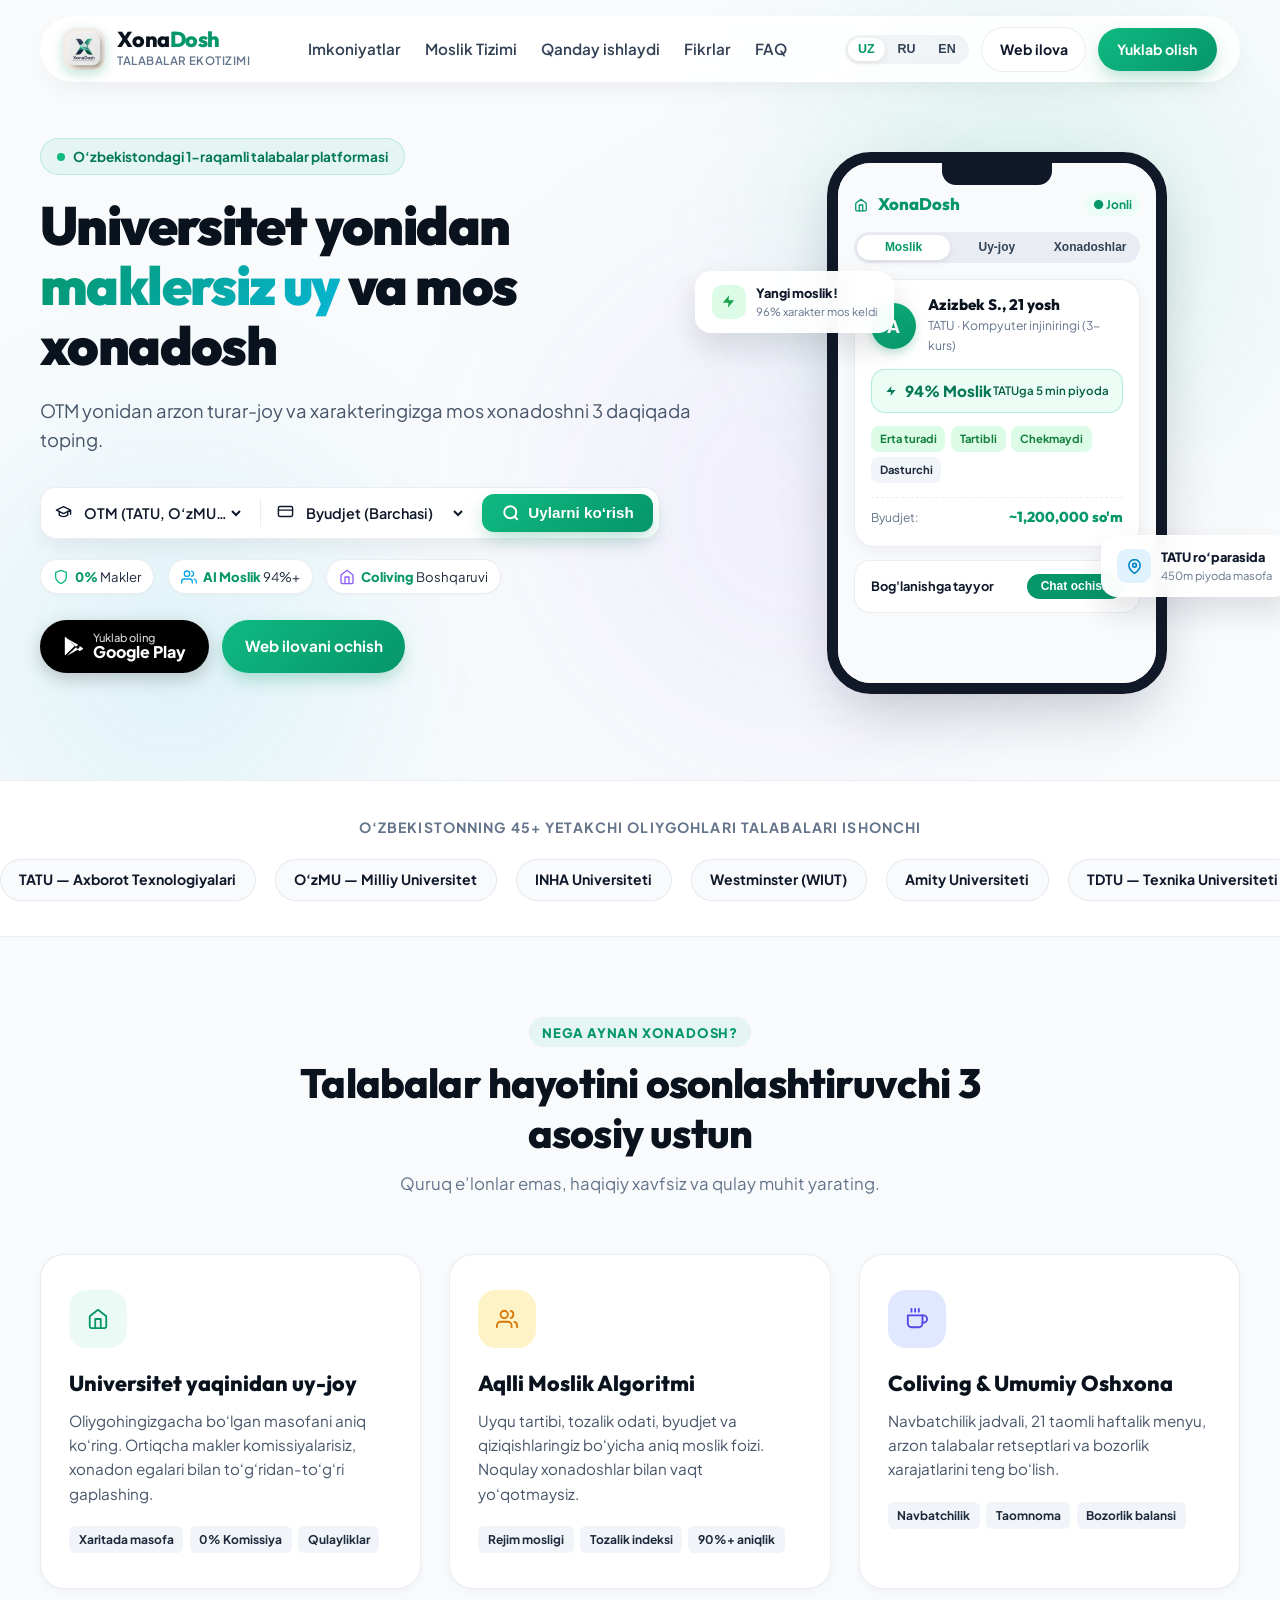
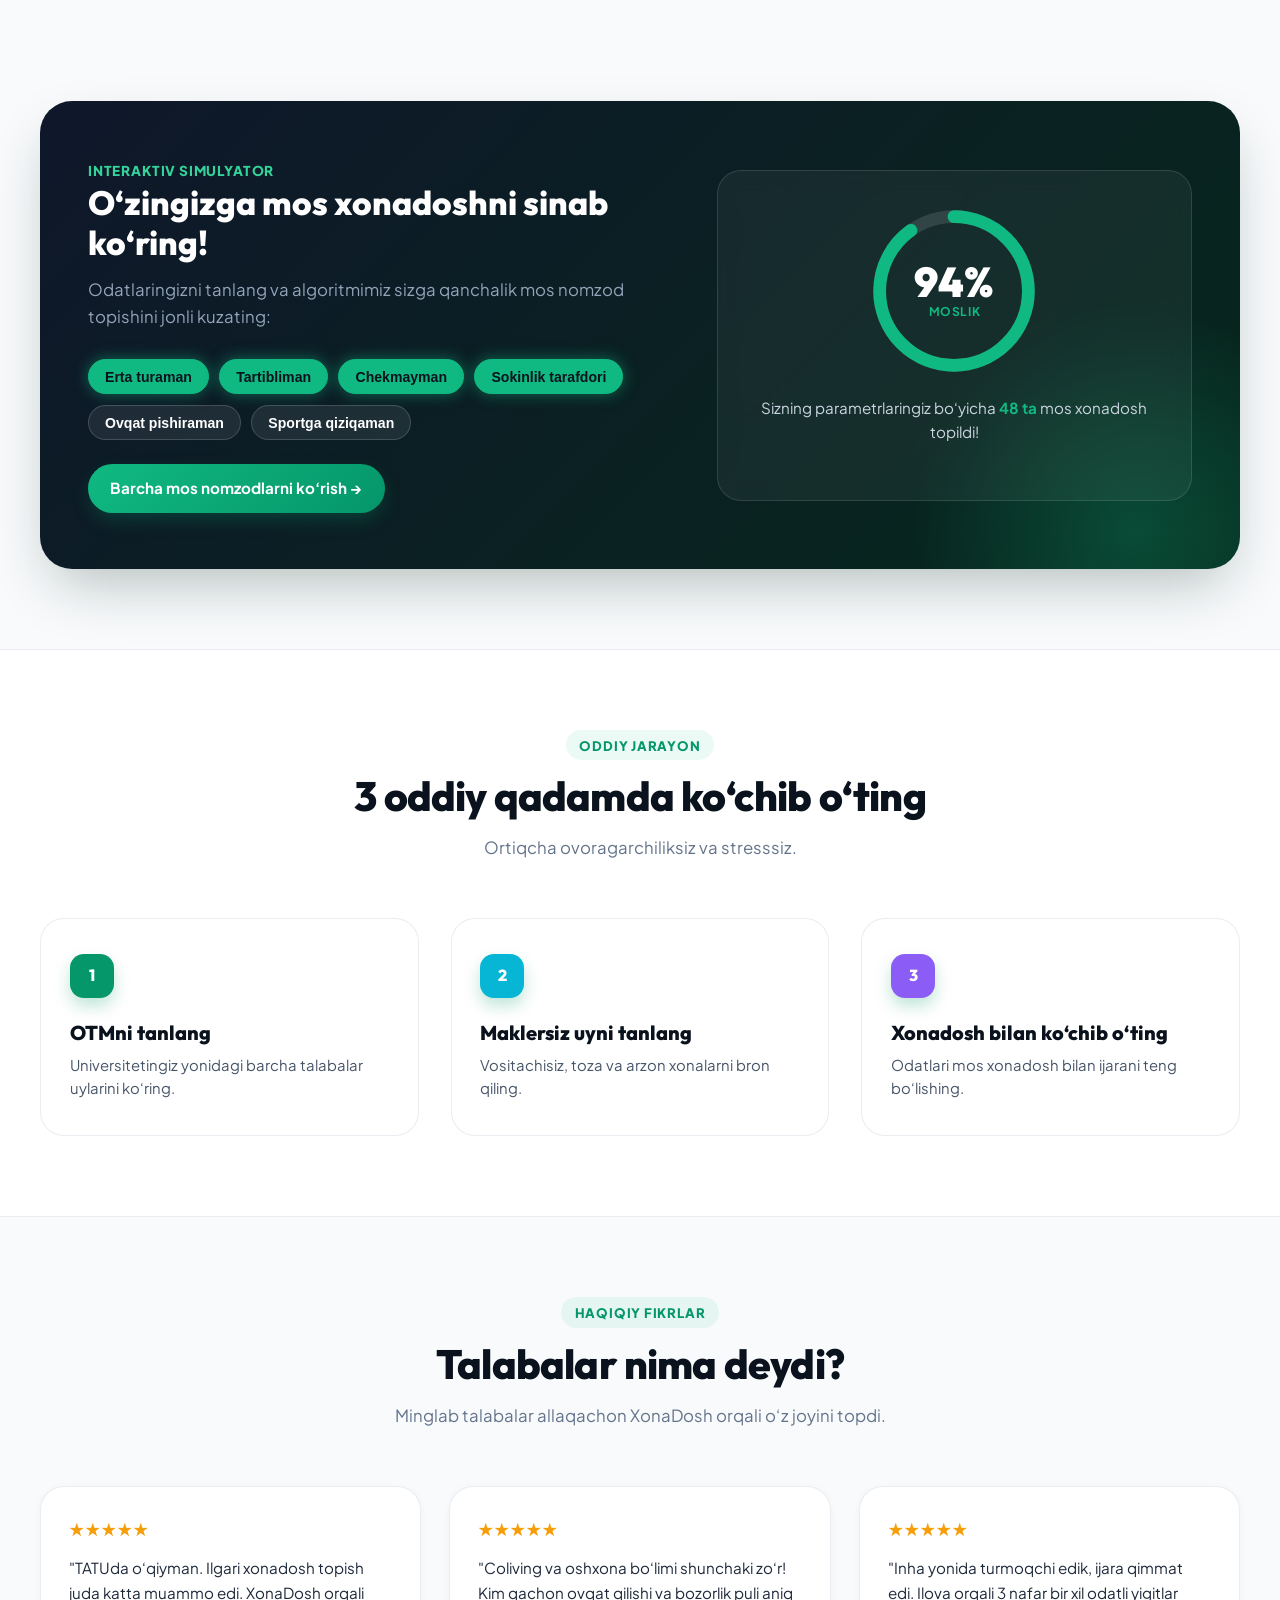
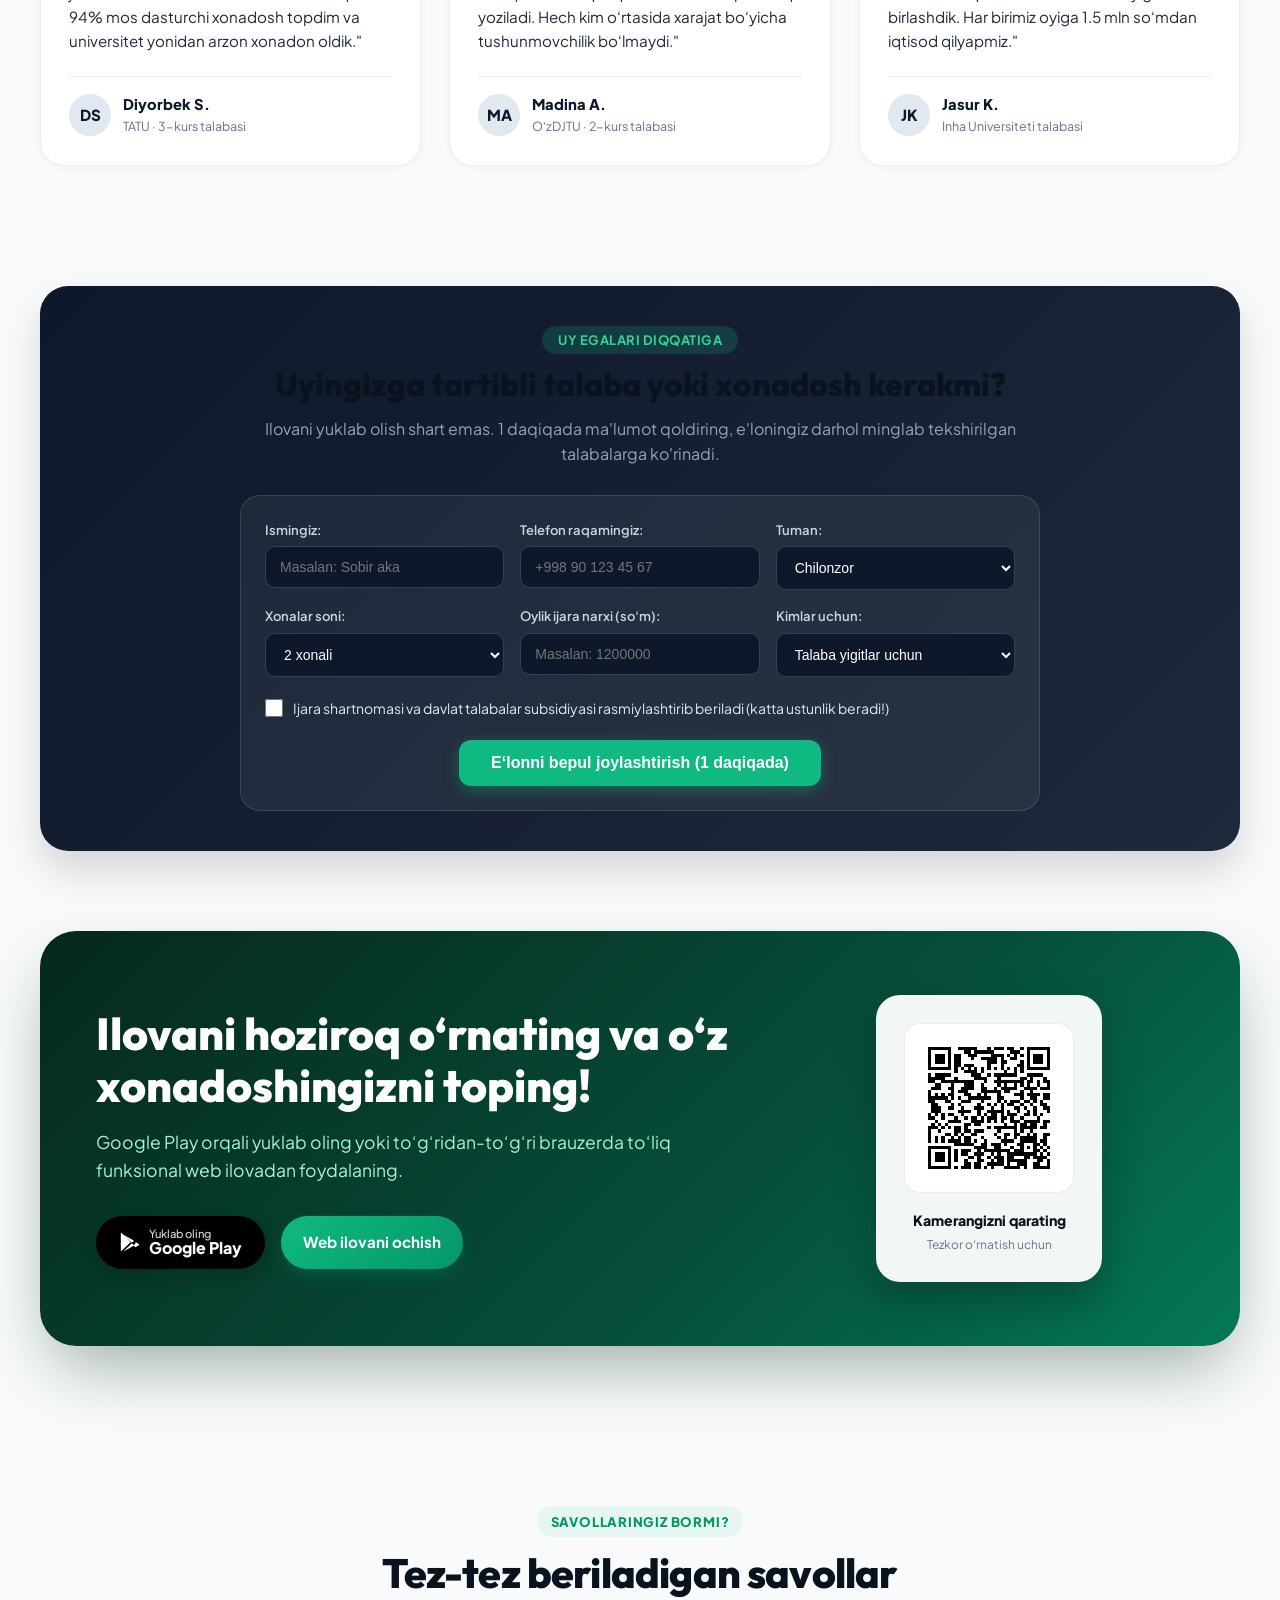
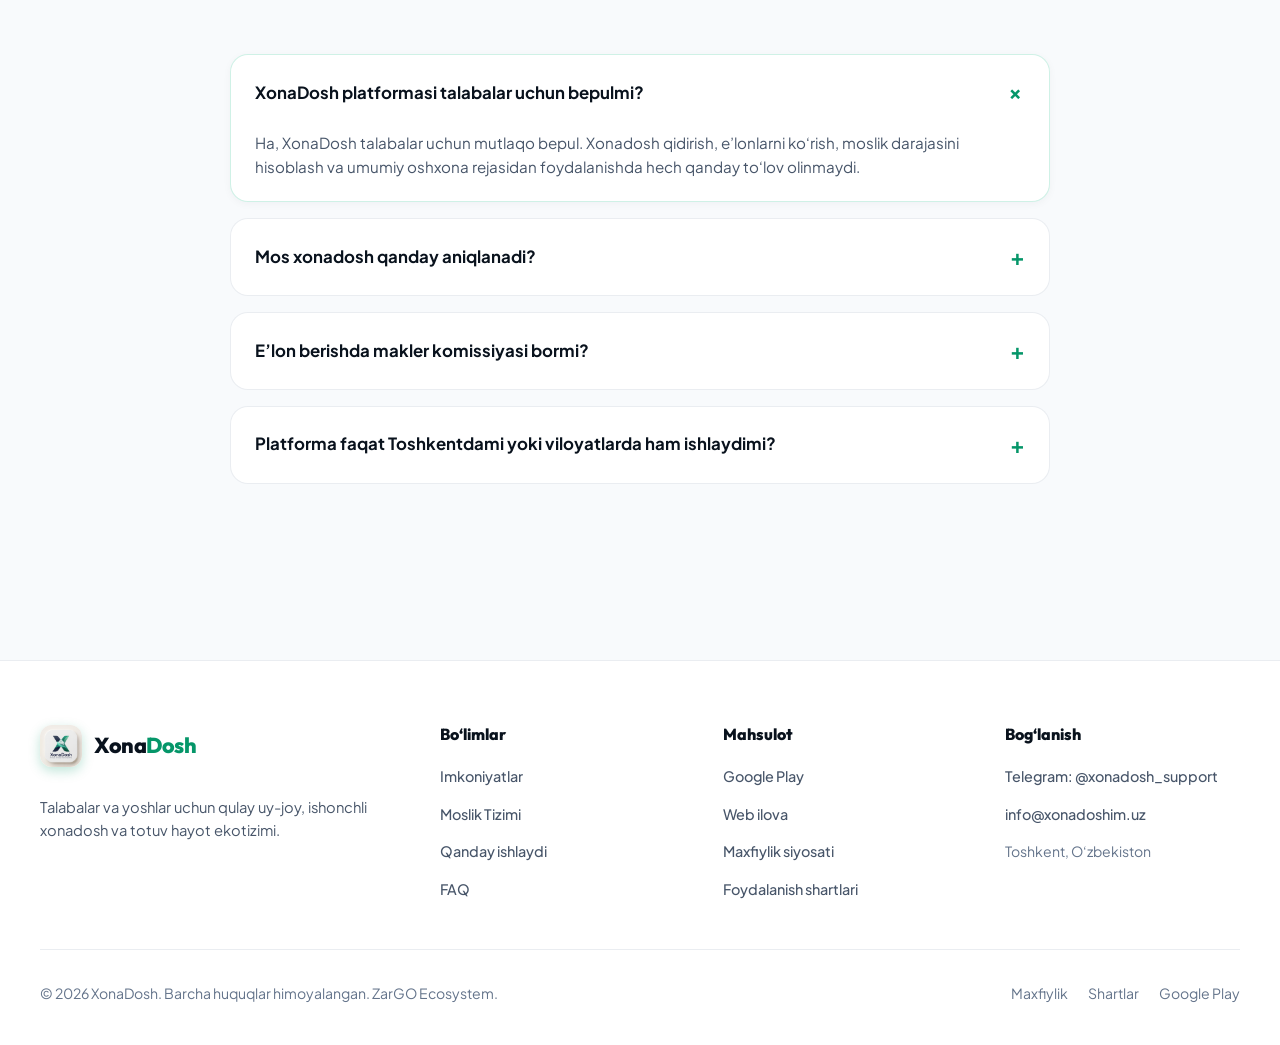
==== commit 4f59649e: "feat(core): complete XonaDosh production ecosystem, live MariaDB migration & xonadoshim.uz deploymen" ====
--- a/backend/index.html
+++ b/backend/index.html
@@ -8,11 +8,11 @@
 <meta name="keywords" content="xonadosh, xonadosh uz, ijara kvartira toshkent, sheriklikka uy, talabalar uyi, arzon xona, xonadosh qidirish, talabalar yotoqxonasi, kvartira sherik, tatu ijara, inha ijara">
 <meta name="author" content="ZarGO Ecosystem / XonaDosh">
 <meta name="robots" content="index, follow, max-snippet:-1, max-image-preview:large, max-video-preview:-1">
-<link rel="canonical" href="https://honadosh.uz/">
+<link rel="canonical" href="https://xonadoshim.uz/">
 <meta property="og:title" content="XonaDosh — Talabalar uchun qulay uy va ishonchli xonadosh">
 <meta property="og:description" content="Universitet yonida arzon uy va 90%+ mos xonadosh toping. Google Play'dan yuklab oling!">
-<meta property="og:url" content="https://honadosh.uz/">
-<meta property="og:image" content="https://honadosh.uz/assets/brand/xonadosh_logo_ui.png">
+<meta property="og:url" content="https://xonadoshim.uz/">
+<meta property="og:image" content="https://xonadoshim.uz/assets/brand/xonadosh_logo_ui.png">
 <meta property="og:type" content="website">
 <link rel="icon" type="image/png" href="/assets/brand/xonadosh_icon.png">
 <link rel="apple-touch-icon" href="/assets/brand/xonadosh_icon.png">
@@ -31,7 +31,7 @@
   "@graph": [
     {
       "@type": "SoftwareApplication",
-      "@id": "https://honadosh.uz/#app",
+      "@id": "https://xonadoshim.uz/#app",
       "name": "XonaDosh",
       "operatingSystem": "Android, iOS, Web",
       "applicationCategory": "RealEstateApplication",
@@ -41,7 +41,7 @@
         "priceCurrency": "UZS"
       },
       "description": "Talabalar va yoshlar uchun ijara uy, xona va mos xonadosh topish platformasi.",
-      "url": "https://honadosh.uz/",
+      "url": "https://xonadoshim.uz/",
       "downloadUrl": "https://play.google.com/store/apps/details?id=uz.zargo.xonadosh",
       "aggregateRating": {
         "@type": "AggregateRating",
@@ -51,17 +51,17 @@
     },
     {
       "@type": "Organization",
-      "@id": "https://honadosh.uz/#organization",
+      "@id": "https://xonadoshim.uz/#organization",
       "name": "XonaDosh",
-      "url": "https://honadosh.uz/",
-      "logo": "https://honadosh.uz/assets/brand/xonadosh_logo_ui.png",
+      "url": "https://xonadoshim.uz/",
+      "logo": "https://xonadoshim.uz/assets/brand/xonadosh_logo_ui.png",
       "sameAs": [
         "https://play.google.com/store/apps/details?id=uz.zargo.xonadosh"
       ]
     },
     {
       "@type": "FAQPage",
-      "@id": "https://honadosh.uz/#faq",
+      "@id": "https://xonadoshim.uz/#faq",
       "mainEntity": [
         {
           "@type": "Question",
@@ -2035,7 +2035,7 @@
           <h4 data-i18n="footerContactTitle">Bog‘lanish</h4>
           <ul>
             <li><a href="https://t.me/xonadosh_support" target="_blank" rel="noopener">Telegram: @xonadosh_support</a></li>
-            <li><a href="mailto:info@honadosh.uz">info@honadosh.uz</a></li>
+            <li><a href="mailto:info@xonadoshim.uz">info@xonadoshim.uz</a></li>
             <li><span style="font-size:0.88rem; color:var(--ink-muted);">Toshkent, O‘zbekiston</span></li>
           </ul>
         </div>
@@ -2524,5 +2524,7 @@
 setLanguage(savedLang);
 </script>
 
+<!-- Hamyon AI Universal Ecosystem Switcher -->
+<script src="/assets/js/hamyon-ecosystem-widget.js" defer></script>
 </body>
 </html>
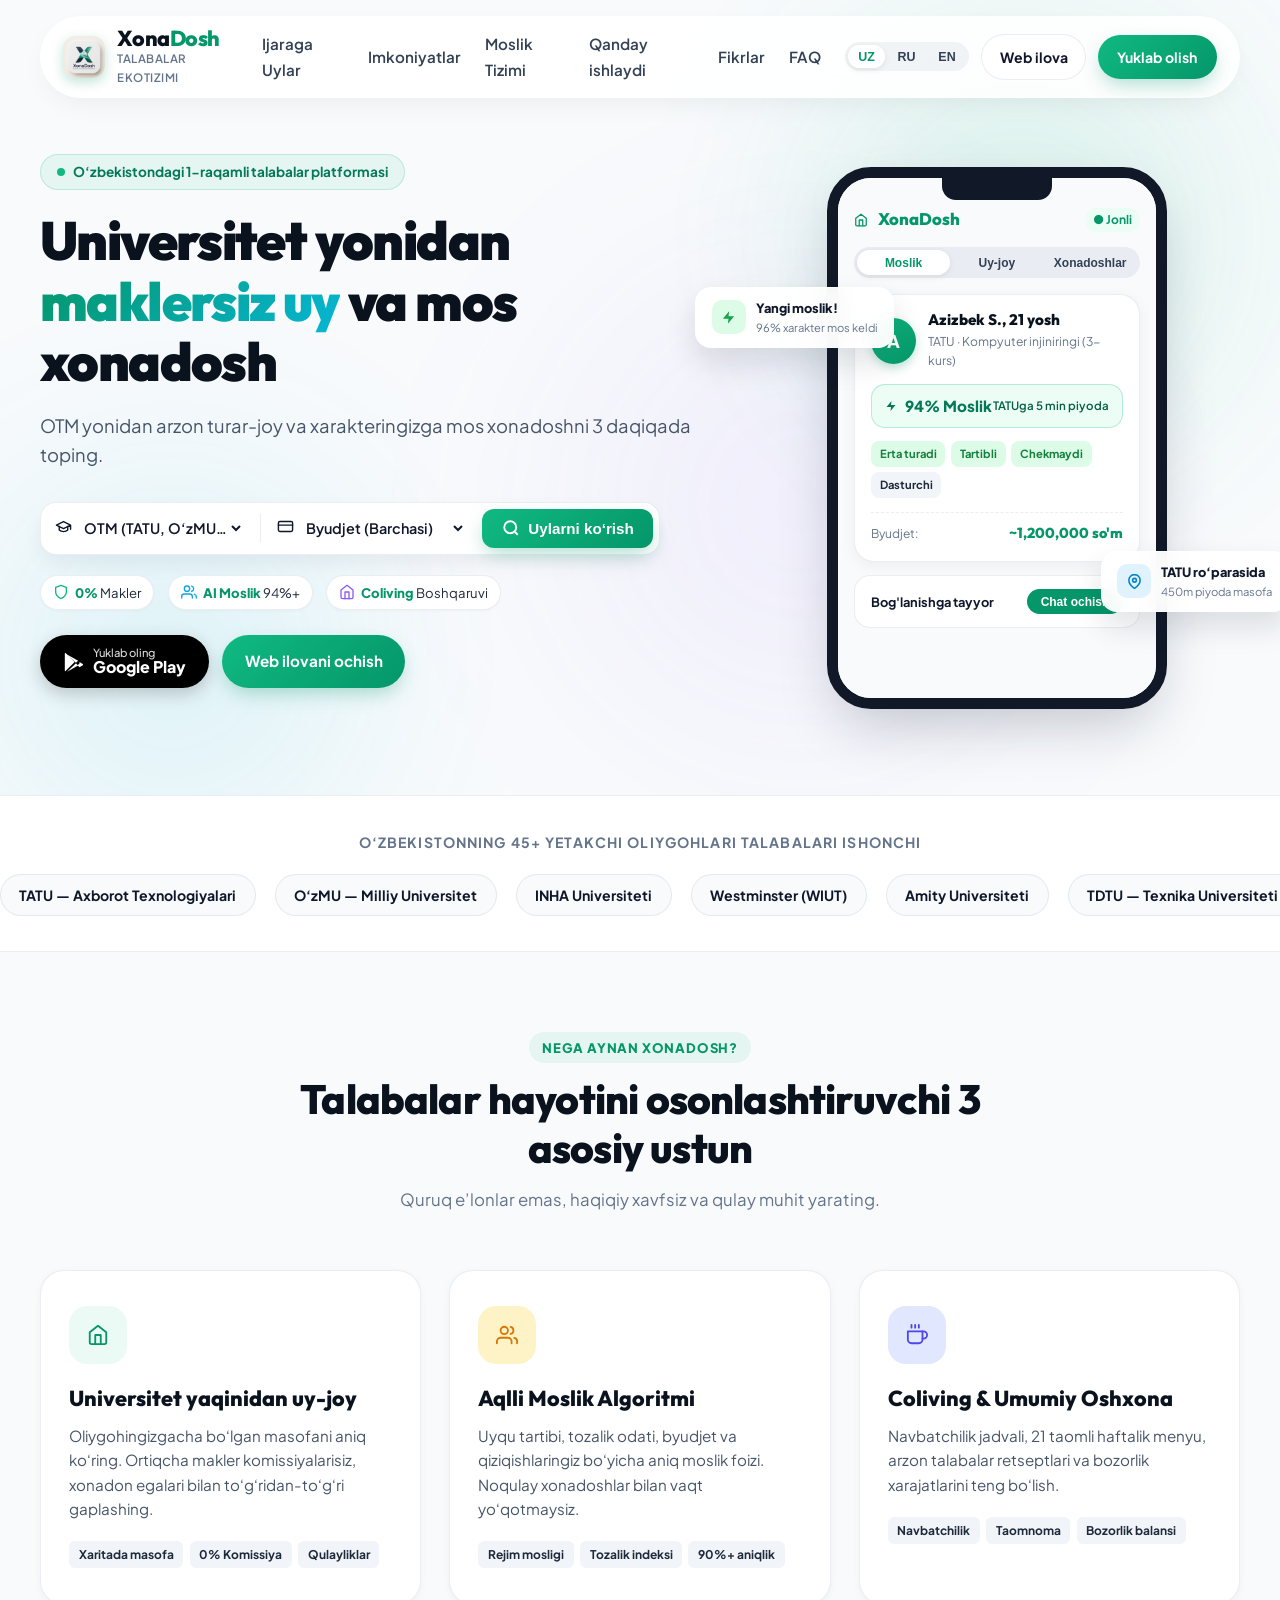
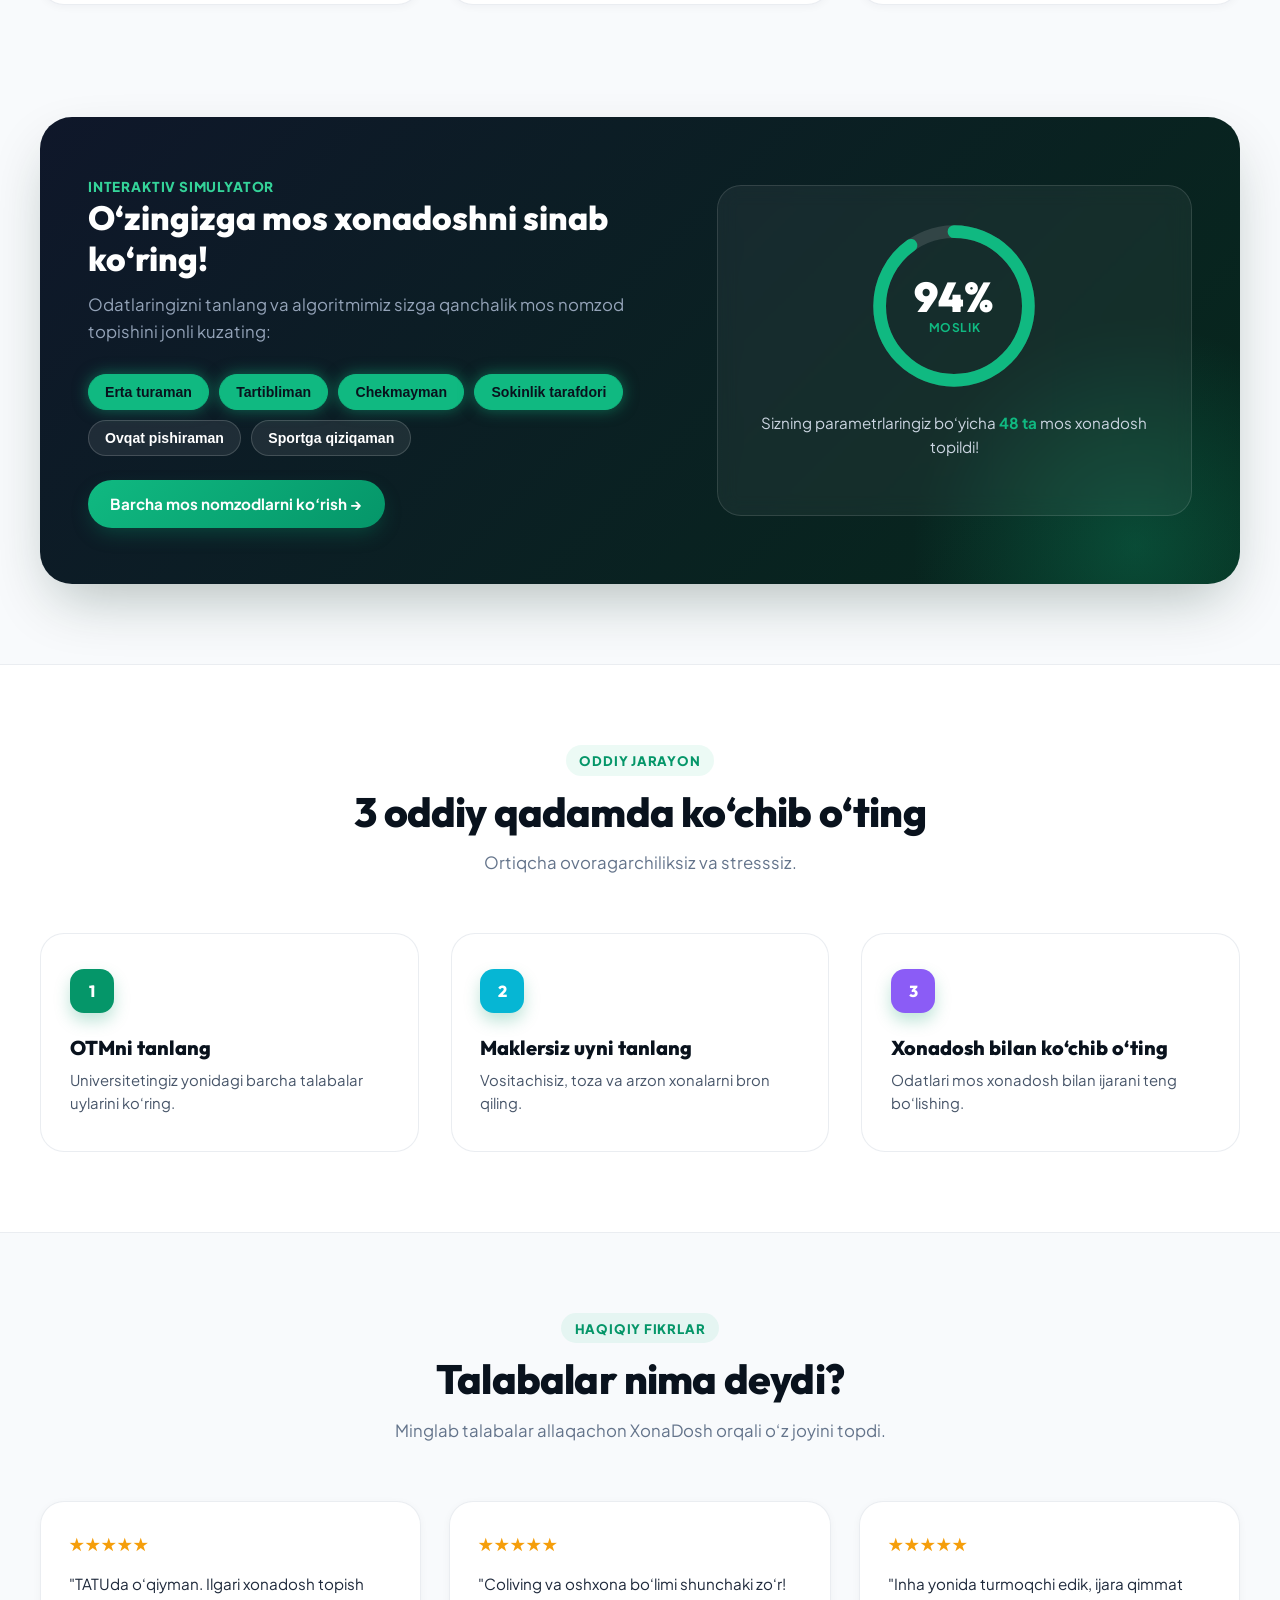
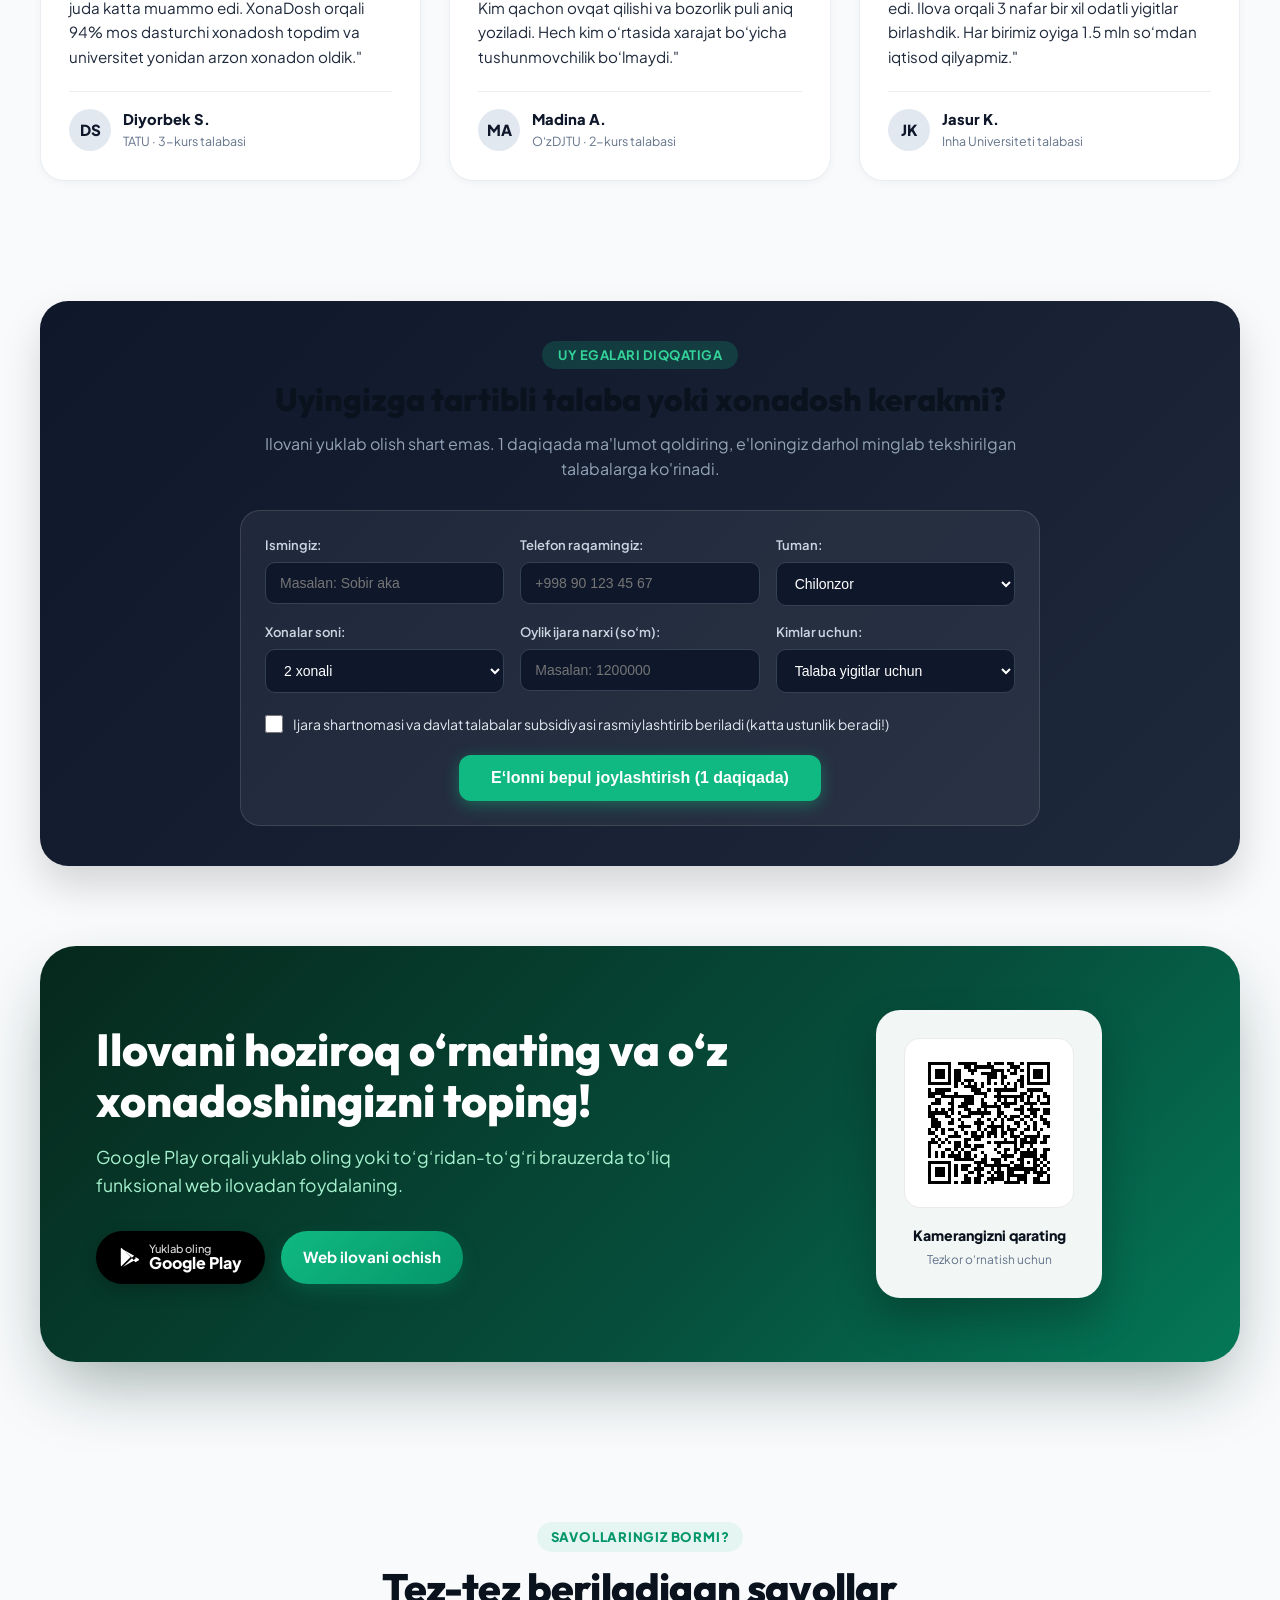
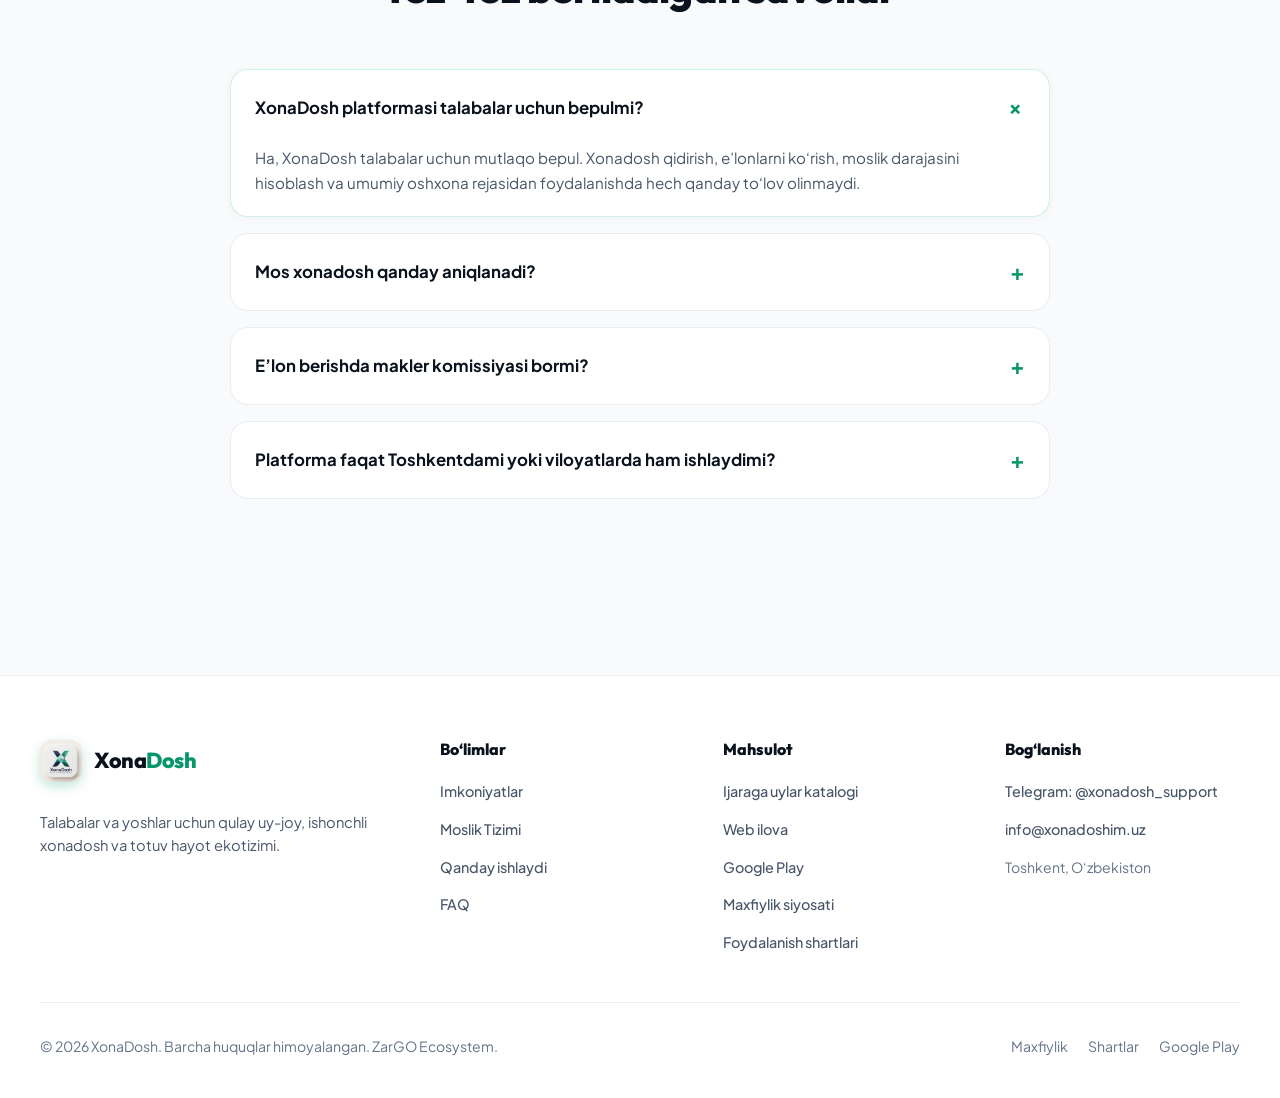
==== commit b516636a: "fix(ux): increase bottom padding to 120dp across matching, housing, and coliving tabs to prevent flo" ====
--- a/backend/index.html
+++ b/backend/index.html
@@ -1448,6 +1448,7 @@
         </a>
 
         <ul class="nav-menu" id="navMenu">
+          <li><a href="/uylar/" data-i18n="navListings">Ijaraga Uylar</a></li>
           <li><a href="#features" data-i18n="navFeatures">Imkoniyatlar</a></li>
           <li><a href="#simulator" data-i18n="navSimulator">Moslik Tizimi</a></li>
           <li><a href="#how" data-i18n="navHow">Qanday ishlaydi</a></li>
@@ -2024,8 +2025,9 @@
         <div class="footer-col">
           <h4 data-i18n="footerProdTitle">Mahsulot</h4>
           <ul>
-            <li><a href="https://play.google.com/store/apps/details?id=uz.zargo.xonadosh" target="_blank" rel="noopener">Google Play</a></li>
+            <li><a href="/uylar/">Ijaraga uylar katalogi</a></li>
             <li><a href="/app/" data-i18n="navWebApp">Web ilova</a></li>
+            <li><a href="https://play.google.com/store/apps/details?id=com.zargo.customer" target="_blank" rel="noopener">Google Play</a></li>
             <li><a href="/privacy/">Maxfiylik siyosati</a></li>
             <li><a href="/terms/">Foydalanish shartlari</a></li>
           </ul>
